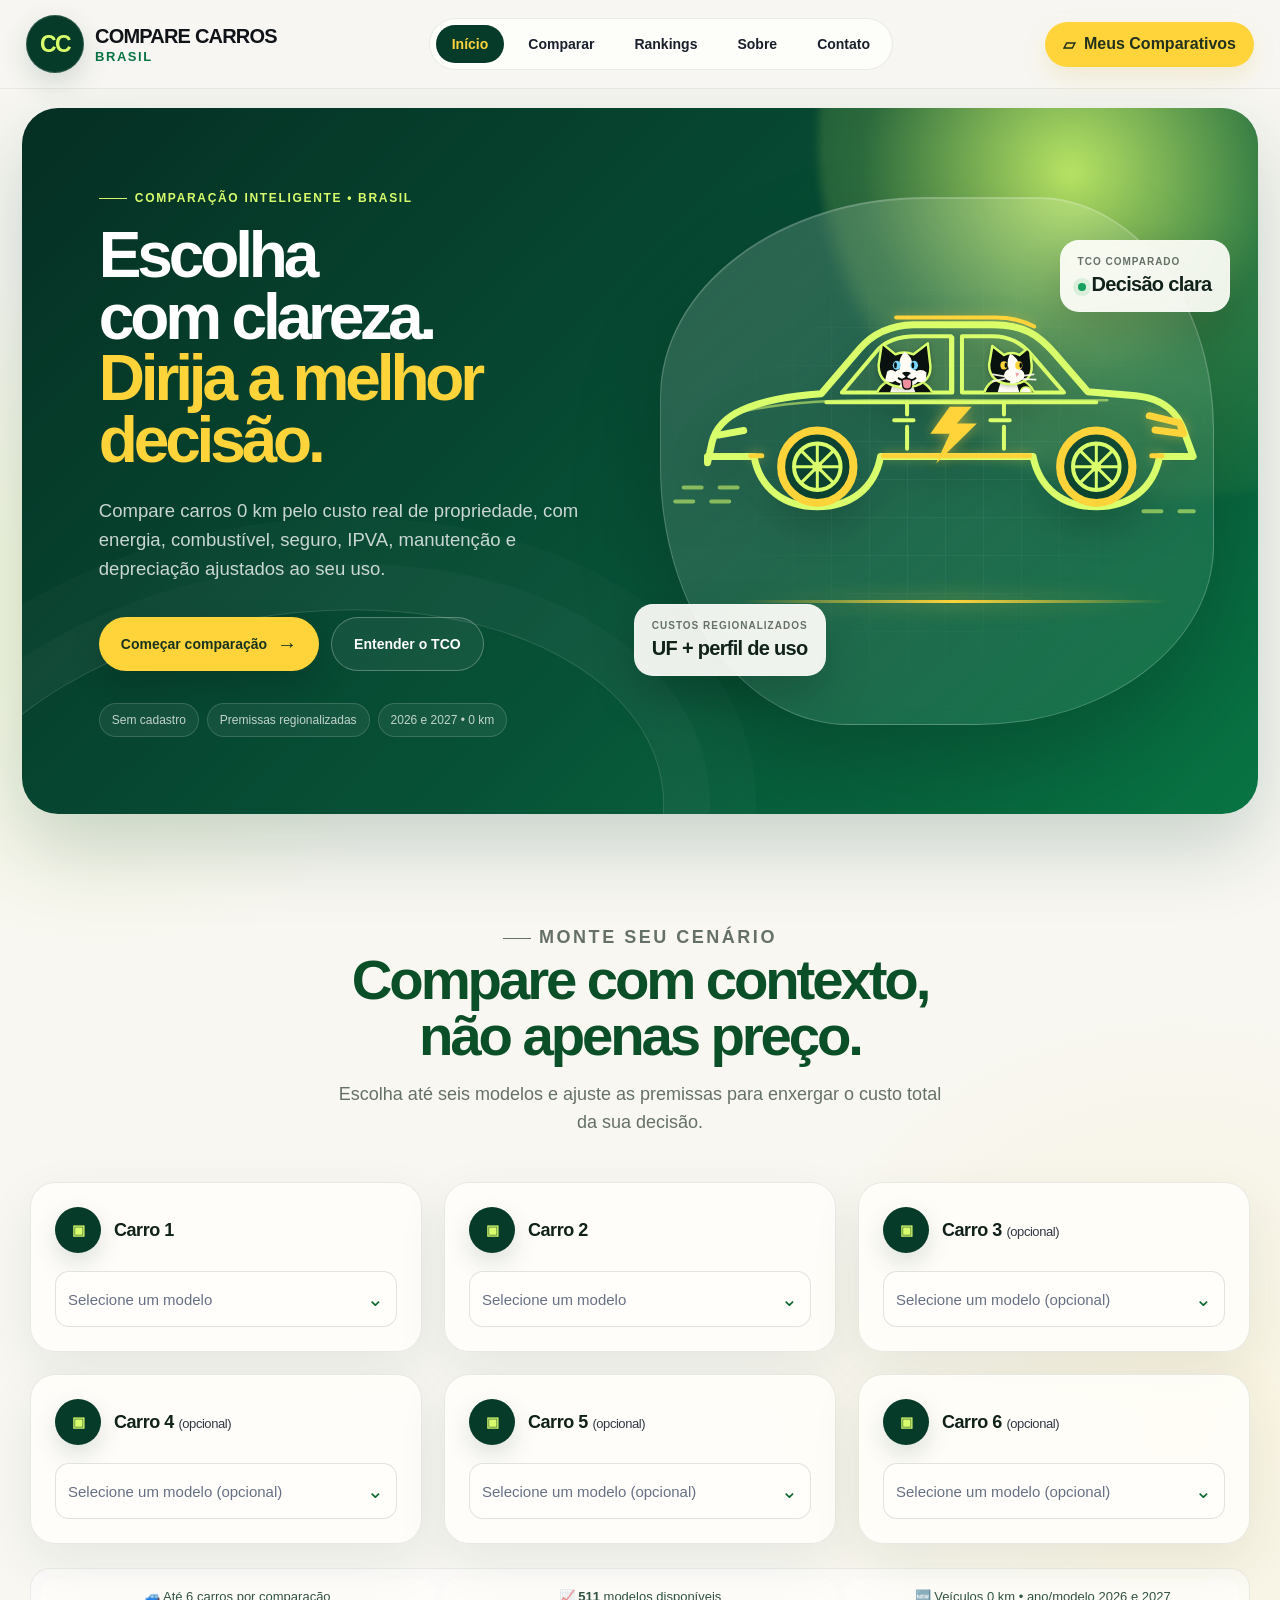
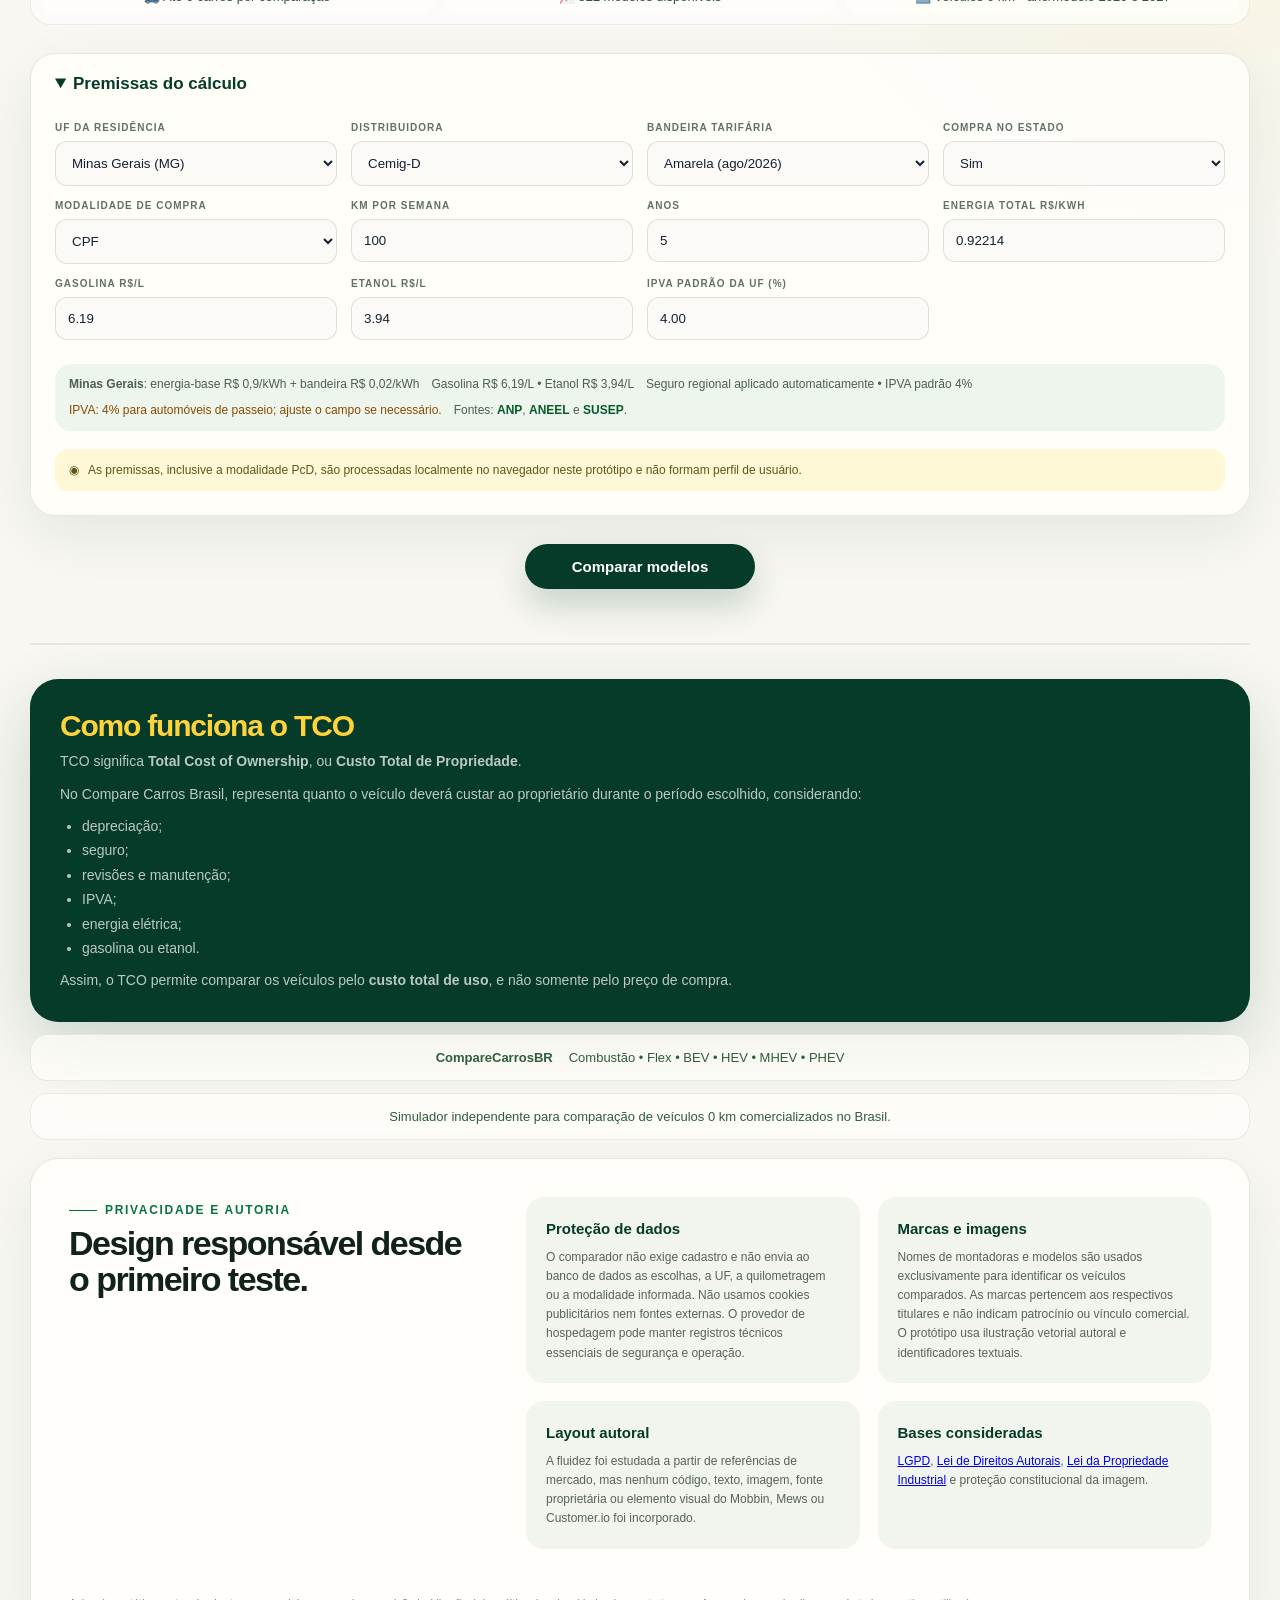
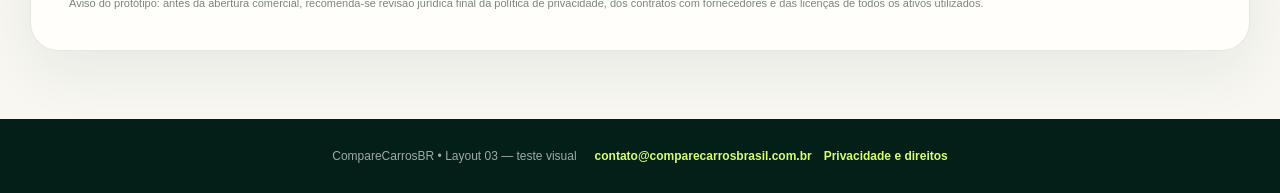
==== layout03.html @ d9c48692 "Add happy border collie to rear seat" ====
<!doctype html><html lang="pt-BR"><head><meta charset="utf-8"><meta name="viewport" content="width=device-width,initial-scale=1"><meta name="theme-color" content="#ffffff"><title>CompareCarrosBR — Layout 03 Fluid Test</title><meta name="description" content="Compare carros 0 km por custo total de propriedade, com premissas regionalizadas e visualização dinâmica."><link rel="stylesheet" href="styles.css?v=4"><link rel="stylesheet" href="regional.css"><link rel="stylesheet" href="navigation.css?v=4"><link rel="stylesheet" href="layout03-fluid.css?v=6"></head><body class="layout03">
<header class="topbar"><div class="navwrap"><a class="brand" href="#inicio" aria-label="Compare Carros Brasil"><span class="ccmark">CC</span><span class="brandwords"><strong>COMPARE CARROS</strong><em>BRASIL</em></span></a><nav class="mainnav"><a class="active" href="#inicio">Início</a><a href="#comparar">Comparar</a><a href="#rankings">Rankings</a><a href="#sobre">Sobre</a><a href="#contato">Contato</a></nav><a class="saved" href="#comparar"><span>▱</span> Meus Comparativos</a></div></header>
<main><section id="inicio" class="hero" aria-label="Compare Carros Brasil">
<div class="heroContent">
<p class="heroKicker">Comparação inteligente • Brasil</p>
<h1>Escolha com clareza.<span class="accent">Dirija a melhor decisão.</span></h1>
<p class="heroLead">Compare carros 0 km pelo custo real de propriedade, com energia, combustível, seguro, IPVA, manutenção e depreciação ajustados ao seu uso.</p>
<div class="heroActions"><a class="heroPrimary" href="#comparar">Começar comparação <span aria-hidden="true">→</span></a><a class="heroSecondary" href="#sobre">Entender o TCO</a></div>
<div class="heroTrust"><span>Sem cadastro</span><span>Premissas regionalizadas</span><span>2026 e 2027 • 0 km</span></div>
</div>
<div class="heroVisual" aria-hidden="true"><div class="visualShell"><div class="visualGrid"></div>
<svg class="carSketch suvSketch" viewBox="0 0 820 360" fill="none" xmlns="http://www.w3.org/2000/svg" role="img" aria-label="Ilustração vetorial de uma SUV elétrica moderna com um gato frajola no banco do motorista e um border collie no banco traseiro">
<defs>
<clipPath id="suvDriverWindowClip"><path d="M449 67H497C521 67 540 76 556 95L607 154H449V67Z"/></clipPath>
<clipPath id="suvRearWindowClip"><path d="M263 154L316 91C330 74 350 67 378 67H432V154H263Z"/></clipPath>
</defs>
<g class="suvMotionGroup">
<path class="suvTrail" d="M18 301H112M5 323H92M730 338H808" stroke="currentColor" stroke-width="4" stroke-linecap="round"/>
<path class="suvBody" d="M55 263L62 231C68 207 84 192 109 181C145 165 184 159 231 156L290 87C311 62 338 50 374 49H498C544 49 568 65 592 93L644 153L718 159C761 163 784 184 795 220L807 253H755C746 303 708 331 657 331C606 331 569 303 559 253H323C314 303 276 331 225 331C174 331 136 303 127 253H55V263Z" stroke="currentColor" stroke-width="7" stroke-linejoin="round"/>
<path class="suvRoofRail" d="M347 38H501C524 38 544 43 561 52" stroke="#FFD43B" stroke-width="4" stroke-linecap="round"/>
<path class="suvWindow" d="M263 154L316 91C330 74 350 67 378 67H432V154H263Z"/>
<path class="suvWindow" d="M449 67H497C521 67 540 76 556 95L607 154H449V67Z"/>
<g class="suvRearDog" clip-path="url(#suvRearWindowClip)" aria-hidden="true">
<path class="suvDogBody" d="M313 169C317 143 333 132 359 132C387 132 404 145 408 169H313Z" fill="#0A120F" stroke="currentColor" stroke-width="2.5"/>
<path class="suvDogChest" d="M344 134C349 146 359 153 370 134L382 169H333L344 134Z" fill="#FFFDF5"/>
<path class="suvDogHead" d="M320 111L325 78L346 95C353 91 365 91 374 95L396 78L400 112C402 133 386 146 360 146C335 146 319 133 320 111Z" fill="#0A120F" stroke="currentColor" stroke-width="2.5" stroke-linejoin="round"/>
<path class="suvDogBlaze" d="M360 91C351 101 350 113 354 121C358 129 357 138 351 145C365 148 378 143 384 133C376 129 371 122 372 114C373 103 368 96 360 91Z" fill="#FFFDF5"/>
<path class="suvDogCheeks" d="M333 122C338 117 346 119 351 128C348 138 339 141 330 135L333 122ZM372 127C378 118 388 117 394 123L393 136C384 141 376 138 372 127Z" fill="#FFFDF5"/>
<ellipse class="suvDogMuzzle" cx="363" cy="129" rx="20" ry="13" fill="#FFFDF5"/>
<g class="suvDogEyes">
<ellipse cx="348" cy="112" rx="6" ry="7" fill="#79D7FF"/>
<ellipse cx="375" cy="112" rx="6" ry="7" fill="#79D7FF"/>
<ellipse class="suvDogPupil" cx="346" cy="112" rx="2.2" ry="4.7" fill="#06110D"/>
<ellipse class="suvDogPupil" cx="373" cy="112" rx="2.2" ry="4.7" fill="#06110D"/>
</g>
<path class="suvDogNose" d="M356 124Q363 120 370 124L363 131L356 124Z" fill="#07100C"/>
<path class="suvDogSmile" d="M363 131Q356 137 351 132M363 131Q370 138 377 132" stroke="#07100C" stroke-width="2" stroke-linecap="round"/>
<path class="suvDogTongue" d="M356 135C358 132 368 132 371 135V143C370 151 358 151 357 143L356 135Z" fill="#F18E9E" stroke="#07100C" stroke-width="1.3"/>
</g>
<g class="suvDriverCat" clip-path="url(#suvDriverWindowClip)" aria-hidden="true">
<path class="suvCatBody" d="M481 169C482 143 495 132 519 131C545 130 561 144 566 169H481Z" fill="#0B1511" stroke="currentColor" stroke-width="2.5"/>
<path class="suvCatChest" d="M510 134C515 143 522 148 532 134L541 165H501L510 134Z" fill="#FFFDF5"/>
<path class="suvCatHead" d="M491 111L496 82L514 96C521 92 531 92 538 96L554 83L557 112C558 130 546 141 525 141C504 141 491 130 491 111Z" fill="#0A120F" stroke="currentColor" stroke-width="2.5" stroke-linejoin="round"/>
<path class="suvCatBlaze" d="M524 94C518 103 519 114 523 121C526 126 526 133 523 140C533 141 541 137 545 130C539 127 536 121 537 115C538 106 533 99 524 94Z" fill="#FFFDF5"/>
<ellipse class="suvCatMuzzle" cx="530" cy="127" rx="16" ry="11" fill="#FFFDF5"/>
<g class="suvCatEyes">
<ellipse cx="514" cy="112" rx="5.5" ry="6.5" fill="#FFD43B"/>
<ellipse cx="537" cy="112" rx="5.5" ry="6.5" fill="#FFD43B"/>
<ellipse class="suvCatPupil" cx="517" cy="112" rx="2" ry="4.5" fill="#07100C"/>
<ellipse class="suvCatPupil" cx="540" cy="112" rx="2" ry="4.5" fill="#07100C"/>
</g>
<path class="suvCatNose" d="M532 123L538 125L533 130Z" fill="#EFA0A7"/>
<path class="suvCatWhiskers" d="M538 129L560 126M539 133L563 134M515 129L497 126M515 133L497 137" stroke="#FFFDF5" stroke-width="1.8" stroke-linecap="round"/>
<path class="suvCatPaw" d="M540 151C543 144 553 144 556 151V159H539L540 151Z" fill="#FFFDF5" stroke="currentColor" stroke-width="1.5"/>
</g>
<path class="suvDetail" d="M434 69V154M239 169H657M364 171V188M364 207V241M514 171V188M514 207V241M344 197H374M493 197H523" stroke="currentColor" stroke-width="4" stroke-linecap="round"/>
<path class="suvShoulder" d="M111 183C175 169 237 166 305 166H674" stroke="rgba(217,255,109,.55)" stroke-width="2.5" stroke-linecap="round"/>
<path class="suvRocker" d="M327 252H554M139 252H122M759 252H743" stroke="#FFD43B" stroke-width="5" stroke-linecap="round"/>
<path class="suvHeadlight" d="M739 190L786 201L792 218L748 212" stroke="#FFD43B" stroke-width="7" stroke-linecap="round" stroke-linejoin="round"/>
<path class="suvTailLight" d="M72 220L111 213" stroke="currentColor" stroke-width="7" stroke-linecap="round"/>
<g class="suvWheel suvWheelRear">
<circle cx="225" cy="269" r="56" fill="rgba(6,58,41,.72)" stroke="#FFD43B" stroke-width="8"/>
<circle cx="225" cy="269" r="36" stroke="currentColor" stroke-width="4"/>
<circle cx="225" cy="269" r="8" fill="#FFD43B"/>
<path d="M225 233V305M189 269H261M200 244L250 294M250 244L200 294" stroke="currentColor" stroke-width="3" stroke-linecap="round"/>
</g>
<g class="suvWheel suvWheelFront">
<circle cx="657" cy="269" r="56" fill="rgba(6,58,41,.72)" stroke="#FFD43B" stroke-width="8"/>
<circle cx="657" cy="269" r="36" stroke="currentColor" stroke-width="4"/>
<circle cx="657" cy="269" r="8" fill="#FFD43B"/>
<path d="M657 233V305M621 269H693M632 244L682 294M682 244L632 294" stroke="currentColor" stroke-width="3" stroke-linecap="round"/>
</g>
<path class="suvBolt" d="M430 176L400 218H430L409 264L472 202H441L464 176H430Z" fill="#FFD43B"/>
</g>
</svg>
<div class="roadPulse"></div>
<div class="floatMetric metricOne"><small>TCO comparado</small><strong><span class="metricDot"></span>Decisão clara</strong></div>
<div class="floatMetric metricTwo"><small>Custos regionalizados</small><strong>UF + perfil de uso</strong></div>
</div></div>
</section>
<section id="comparar" class="compareSection"><div class="sectionHead"><p class="sectionKicker">Monte seu cenário</p><h1>Compare com contexto, não apenas preço.</h1><p>Escolha até seis modelos e ajuste as premissas para enxergar o custo total da sua decisão.</p></div>
<div id="selectors" class="selectors">
<div class="selectCard"><div class="cardTitle"><span class="carIcon">▣</span><strong>Carro 1</strong></div><select aria-label="Carro 1"></select></div>
<div class="selectCard"><div class="cardTitle"><span class="carIcon">▣</span><strong>Carro 2</strong></div><select aria-label="Carro 2"></select></div>
<div class="selectCard"><div class="cardTitle"><span class="carIcon">▣</span><strong>Carro 3 <small>(opcional)</small></strong></div><select aria-label="Carro 3"></select></div>
<div class="selectCard"><div class="cardTitle"><span class="carIcon">▣</span><strong>Carro 4 <small>(opcional)</small></strong></div><select aria-label="Carro 4"></select></div>
<div class="selectCard"><div class="cardTitle"><span class="carIcon">▣</span><strong>Carro 5 <small>(opcional)</small></strong></div><select aria-label="Carro 5"></select></div>
<div class="selectCard"><div class="cardTitle"><span class="carIcon">▣</span><strong>Carro 6 <small>(opcional)</small></strong></div><select aria-label="Carro 6"></select></div>
</div>
<div class="infobar"><span>🚙 Até 6 carros por comparação</span><span>📈 <b id="catalogCount">0</b> modelos disponíveis</span><span>🆕 Veículos 0 km • ano/modelo 2026 e 2027</span></div>
<details class="premissas" open><summary>Premissas do cálculo</summary><div class="controls regionalControls">
<label>UF da residência<select id="uf"></select></label>
<label>Distribuidora<select id="utility"></select></label>
<label>Bandeira tarifária<select id="tariffFlag"></select></label>
<label>Compra no estado<select id="localPurchase"><option value="yes">Sim</option><option value="no">Não</option></select></label>
<label>Modalidade de compra<select id="mode"><option>CPF</option><option>CNPJ</option><option>PcD</option></select></label>
<label>Km por semana<input id="weekly" type="number" value="100" min="0"></label>
<label>Anos<input id="years" type="number" value="5" min="1" max="15"></label>
<label>Energia total R$/kWh<input id="energy" type="number" value="0.92214" step="0.00001"></label>
<label>Gasolina R$/L<input id="gas" type="number" value="6.19" step="0.01"></label>
<label>Etanol R$/L<input id="ethanol" type="number" value="3.94" step="0.01"></label>
<label>IPVA padrão da UF (%)<input id="ipvaRate" type="number" value="4" min="0" max="10" step="0.01"></label>
</div><div id="regionalMeta" class="regionalMeta"></div><p class="privacyHint"><span aria-hidden="true">◉</span><span>As premissas, inclusive a modalidade PcD, são processadas localmente no navegador neste protótipo e não formam perfil de usuário.</span></p></details>
<div class="actionRow"><button id="compare">Comparar modelos</button></div>
<section id="summary" class="summary"></section><section id="rankings" class="rankingsArea" aria-label="Rankings do comparativo"><section id="tableWrap" class="tablewrap"></section></section><section id="maintenanceNotes" class="maintenanceNotes" aria-live="polite"></section>
<section id="sobre" class="notes"><h2>Como funciona o TCO</h2><p>TCO significa <strong>Total Cost of Ownership</strong>, ou <strong>Custo Total de Propriedade</strong>.</p><p>No Compare Carros Brasil, representa quanto o veículo deverá custar ao proprietário durante o período escolhido, considerando:</p><ul><li>depreciação;</li><li>seguro;</li><li>revisões e manutenção;</li><li>IPVA;</li><li>energia elétrica;</li><li>gasolina ou etanol.</li></ul><p>Assim, o TCO permite comparar os veículos pelo <strong>custo total de uso</strong>, e não somente pelo preço de compra.</p></section>
<section class="mini"><strong>CompareCarrosBR</strong><span>Combustão • Flex • BEV • HEV • MHEV • PHEV</span></section>
<section class="contact">Simulador independente para comparação de veículos 0 km comercializados no Brasil.</section>
<section id="privacidade" class="legalPanel">
<div><p class="sectionKicker">Privacidade e autoria</p><h2>Design responsável desde o primeiro teste.</h2></div>
<div class="legalGrid">
<div class="legalCard"><strong>Proteção de dados</strong>O comparador não exige cadastro e não envia ao banco de dados as escolhas, a UF, a quilometragem ou a modalidade informada. Não usamos cookies publicitários nem fontes externas. O provedor de hospedagem pode manter registros técnicos essenciais de segurança e operação.</div>
<div class="legalCard"><strong>Marcas e imagens</strong>Nomes de montadoras e modelos são usados exclusivamente para identificar os veículos comparados. As marcas pertencem aos respectivos titulares e não indicam patrocínio ou vínculo comercial. O protótipo usa ilustração vetorial autoral e identificadores textuais.</div>
<div class="legalCard"><strong>Layout autoral</strong>A fluidez foi estudada a partir de referências de mercado, mas nenhum código, texto, imagem, fonte proprietária ou elemento visual do Mobbin, Mews ou Customer.io foi incorporado.</div>
<div class="legalCard"><strong>Bases consideradas</strong><a href="https://www.planalto.gov.br/ccivil_03/_ato2015-2018/2018/lei/L13709compilado.htm" target="_blank" rel="noopener noreferrer">LGPD</a>, <a href="https://www.planalto.gov.br/ccivil_03/leis/l9610.htm" target="_blank" rel="noopener noreferrer">Lei de Direitos Autorais</a>, <a href="https://www.planalto.gov.br/ccivil_03/leis/l9279.htm" target="_blank" rel="noopener noreferrer">Lei da Propriedade Industrial</a> e proteção constitucional da imagem.</div>
</div>
<p class="legalSmall">Aviso do protótipo: antes da abertura comercial, recomenda-se revisão jurídica final da política de privacidade, dos contratos com fornecedores e das licenças de todos os ativos utilizados.</p>
</section>
</section></main><footer id="contato" class="siteFooter" aria-label="Contato"><span>CompareCarrosBR • Layout 03 — teste visual</span><div class="footerLegal"><a href="mailto:contato@comparecarrosbrasil.com.br">contato@comparecarrosbrasil.com.br</a><a href="#privacidade">Privacidade e direitos</a></div></footer><script src="db.js?v=2"></script><script src="regional-db.js"></script><script src="maintenance-db.js?v=2"></script><script src="logic-layout03.js?v=1"></script><script src="navigation.js?v=4"></script><script src="layout03-motion.js?v=4"></script></body></html>
---- styles.css ----
:root{--green:#075b2b;--green2:#17813e;--yellow:#f6bd00;--ink:#111827;--muted:#626b7a;--line:#e5e8ec;--soft:#f5f9f6}*{box-sizing:border-box}html{scroll-behavior:smooth}body{margin:0;background:#fff;color:var(--ink);font-family:Inter,system-ui,-apple-system,BlinkMacSystemFont,"Segoe UI",Arial,sans-serif}.topbar{position:sticky;top:0;z-index:30;background:rgba(255,255,255,.97);border-bottom:1px solid #eceff1;box-shadow:0 3px 16px rgba(22,46,31,.04)}.navwrap{max-width:1680px;margin:auto;min-height:102px;padding:14px 28px;display:flex;align-items:center;gap:30px}.brand{display:flex;align-items:center;gap:12px;text-decoration:none;color:#101418;margin-right:auto}.ccmark{width:68px;height:68px;border:3px solid #23833f;border-radius:50%;display:grid;place-items:center;color:#23833f;font-size:29px;font-weight:850;letter-spacing:-.06em}.brandwords strong{display:block;font-size:23px;line-height:1.1;letter-spacing:-.02em}.brandwords em{display:block;color:#1c7a37;font-style:normal;font-size:17px;margin-top:5px}.mainnav{display:flex;align-items:center;gap:48px}.mainnav a{position:relative;text-decoration:none;color:#19202b;font-weight:650;font-size:16px;padding:29px 0}.mainnav a.active{color:#0b5d2b}.mainnav a.active:after{content:"";position:absolute;left:0;right:0;bottom:16px;height:2px;background:#0d7033}.saved{margin-left:auto;text-decoration:none;color:#135d2d;border:1.5px solid #2a7943;border-radius:7px;padding:15px 21px;font-weight:750;display:flex;align-items:center;gap:9px}main{max-width:1706px;margin:auto;padding:20px 18px 44px}.hero{border:2px solid #1b6434;border-right-color:#e8b000;border-radius:25px;overflow:hidden;box-shadow:0 8px 26px rgba(24,62,39,.08);background:#fff}.heroimg{width:100%;aspect-ratio:1622/401;background:url([data-uri]) center/cover no-repeat}.compareSection{padding:32px 34px 0}.sectionHead{text-align:center;margin:0 auto 31px}.sectionHead h1{margin:0;color:#0a4f27;font-size:36px;letter-spacing:-.035em}.sectionHead p{margin:8px 0 0;color:#5e6676;font-size:18px}.selectors{display:grid;grid-template-columns:repeat(3,minmax(0,1fr));gap:24px 66px;position:relative}.selectCard{background:#fff;border:1px solid #e8ebee;border-radius:18px;box-shadow:0 7px 22px rgba(20,41,29,.08);padding:23px 24px;min-height:154px}.cardTitle{display:flex;align-items:center;gap:13px;margin-bottom:16px}.cardTitle strong{font-size:19px}.cardTitle small{font-size:13px;color:#303744;font-weight:500}.carIcon{width:43px;height:43px;border-radius:50%;background:#e7f5e9;color:#117134;display:grid;place-items:center;font-weight:900}.selectCard select{width:100%;height:50px;border:1px solid #d8dde5;border-radius:8px;background:#fff;padding:0 14px;color:#4e586a;font-size:15px;outline:none}.selectCard select:focus{border-color:#6daa7c;box-shadow:0 0 0 3px rgba(17,113,52,.08)}.infobar{display:grid;grid-template-columns:repeat(3,1fr);margin:20px 0 18px;border-radius:14px;background:linear-gradient(90deg,#eef7f0,#f6faf7,#eef7f0);padding:16px 22px;color:#245e38;text-align:center;font-size:14px}.infobar span+span{border-left:1px solid #d9e8dd}.premissas{border:1px solid #e2e8e4;border-radius:14px;background:#fff;margin-top:15px;overflow:hidden}.premissas summary{cursor:pointer;padding:15px 18px;font-weight:800;color:#0a5b2b;background:#f8fbf9}.controls{display:grid;grid-template-columns:repeat(6,minmax(120px,1fr));gap:12px;padding:18px}.controls label{font-size:11px;text-transform:uppercase;letter-spacing:.06em;color:#687280;font-weight:800}.controls input,.controls select{width:100%;margin-top:6px;padding:11px;border:1px solid #d8dde5;border-radius:9px;background:#fff;color:#172033}.actionRow{display:flex;justify-content:center;margin:20px 0}button{border:0;border-radius:10px;padding:14px 28px;background:linear-gradient(135deg,#075b2b,#17813e);color:#fff;font-weight:800;font-size:15px;cursor:pointer;box-shadow:0 8px 22px rgba(7,91,43,.18)}button:hover{transform:translateY(-1px)}.summary{display:grid;grid-template-columns:repeat(4,1fr);gap:12px;margin:20px 0}.kpi{border:1px solid #dfe9e2;background:linear-gradient(180deg,#fff,#f8fbf9);border-radius:16px;padding:18px;box-shadow:0 8px 25px rgba(16,24,40,.05)}.kpi small{display:block;color:#75808f;font-size:11px;text-transform:uppercase;letter-spacing:.06em}.kpi strong{display:block;margin-top:7px;color:#075b2b;font-size:21px}.tablewrap{overflow:auto;border:1px solid #e4e7ec;border-radius:18px;background:#fff;box-shadow:0 10px 30px rgba(16,24,40,.06)}table{border-collapse:separate;border-spacing:0;width:100%;min-width:1050px}th,td{padding:14px 12px;border-bottom:1px solid #edf0f2;text-align:center;font-size:13px}thead th{position:sticky;top:0;background:#f2f8f4;color:#184d2b;z-index:2;font-size:12px}th:first-child,td:first-child{text-align:left;position:sticky;left:0;background:#fff;z-index:1;min-width:245px;color:#596474}.tag{display:inline-flex;border-radius:999px;padding:5px 9px;background:#e8f5ec;color:#075b2b;font-size:11px;font-weight:800}.best{background:#e8f7ee!important;color:#075b2b!important;font-weight:900}.notes{margin-top:22px;border:1px solid #eceff2;border-radius:16px;padding:20px 22px;background:#fff}.notes h2{margin:0 0 7px;color:#075b2b;font-size:18px}.notes p{margin:0;color:#667085;line-height:1.6;font-size:13px}.mini,.contact{margin-top:12px;border-radius:14px;background:#f8fbf9;padding:15px 18px;color:#315c3d;font-size:13px;display:flex;gap:16px;justify-content:center}footer{text-align:center;padding:25px;color:#84908b;font-size:12px;border-top:1px solid #eef2ef;background:#fafcfb}@media(max-width:1150px){.mainnav{display:none}.navwrap{min-height:82px}.ccmark{width:55px;height:55px;font-size:24px}.brandwords strong{font-size:18px}.brandwords em{font-size:14px}.selectors{grid-template-columns:repeat(2,1fr);gap:18px}.controls{grid-template-columns:repeat(3,1fr)}.summary{grid-template-columns:repeat(2,1fr)}}@media(max-width:680px){.navwrap{padding:10px 14px;min-height:68px}.saved{display:none}.ccmark{width:44px;height:44px;font-size:20px}.brandwords strong{font-size:14px}.brandwords em{font-size:11px;margin-top:2px}main{padding:12px 10px 28px}.hero{border-radius:16px}.heroimg{aspect-ratio:1.8/1;background-size:cover}.compareSection{padding:24px 4px 0}.sectionHead h1{font-size:28px}.sectionHead p{font-size:15px}.selectors{grid-template-columns:1fr;gap:14px}.selectCard{min-height:0;padding:18px}.infobar{grid-template-columns:1fr;gap:10px;text-align:left}.infobar span+span{border-left:0;border-top:1px solid #d9e8dd;padding-top:10px}.controls{grid-template-columns:1fr 1fr;padding:14px}.summary{grid-template-columns:1fr 1fr}.mini,.contact{display:block;text-align:center}}.selectCard{position:relative}.nativeModelSelect{position:absolute!important;width:1px!important;height:1px!important;margin:-1px!important;padding:0!important;overflow:hidden!important;clip:rect(0 0 0 0)!important;white-space:nowrap!important;border:0!important;opacity:0!important;pointer-events:none!important}.modelPicker{position:relative}.modelPickerButton{width:100%;min-height:52px;padding:7px 12px!important;border:1px solid #d8dde5!important;border-radius:10px!important;background:#fff!important;color:#344054!important;box-shadow:none!important;display:flex;align-items:center;justify-content:space-between;gap:12px;text-align:left;font:inherit;cursor:pointer}.modelPickerButton:hover{border-color:#9abfa4!important}.modelPickerButton:focus-visible,.modelPicker.open .modelPickerButton{outline:none;border-color:#16813d!important;box-shadow:0 0 0 3px rgba(17,113,52,.1)!important}.pickerPlaceholder{color:#667085;font-size:15px;font-weight:500}.pickerChevron{color:#0c672f;font-size:20px;line-height:1;transition:transform .2s ease}.modelPicker.open .pickerChevron{transform:rotate(180deg)}.pickerSelection{min-width:0;display:flex;align-items:center;gap:10px}.pickerSelectionText{min-width:0;display:flex;flex-direction:column;gap:2px}.pickerSelectionText strong,.pickerSelectionText small{overflow:hidden;text-overflow:ellipsis;white-space:nowrap}.pickerSelectionText strong{color:#172033;font-size:14px}.pickerSelectionText small{color:#667085;font-size:12px;font-weight:500}.brandLogo{width:36px;height:36px;flex:0 0 36px;border:1px solid #e5e9e7;border-radius:9px;background:#fff;display:grid;place-items:center;padding:5px;overflow:hidden}.brandLogo img{width:100%;height:100%;display:block;object-fit:contain}.brandLogo>span{display:none;width:100%;height:100%;place-items:center;border-radius:5px;background:#eaf5ed;color:#0b6a31;font-size:10px;font-weight:900;letter-spacing:-.02em}.brandLogo.fallback img{display:none}.brandLogo.fallback>span{display:grid}.modelPickerPanel{position:absolute;z-index:80;top:calc(100% + 8px);left:0;right:0;min-width:310px;background:#fff;border:1px solid #dfe6e1;border-radius:14px;box-shadow:0 18px 45px rgba(15,44,26,.2);overflow:hidden}.modelPickerPanel[hidden]{display:none}.modelPickerSearchWrap{padding:12px;border-bottom:1px solid #eef1ef;background:#fbfcfb}.modelPickerSearch{width:100%;height:42px;border:1px solid #d6ded8;border-radius:9px;padding:0 12px;font:inherit;color:#172033;outline:none}.modelPickerSearch:focus{border-color:#16813d;box-shadow:0 0 0 3px rgba(17,113,52,.1)}.modelPickerList{max-height:380px;overflow-y:auto;overscroll-behavior:contain;padding:8px}.pickerBrandGroup{border-radius:10px;overflow:hidden}.pickerBrandGroup+.pickerBrandGroup{margin-top:6px}.pickerBrandHeader{position:sticky;top:0;z-index:1;display:flex;align-items:center;gap:10px;padding:9px 10px;background:#f1f8f3;color:#0a5c2b}.pickerBrandHeader .brandLogo{width:32px;height:32px;flex-basis:32px;border-radius:8px}.pickerBrandHeader strong{font-size:14px}.modelPickerOption{width:100%;padding:10px 12px!important;border:0!important;border-radius:8px!important;background:#fff!important;color:#172033!important;box-shadow:none!important;display:flex;flex-direction:column;align-items:flex-start;gap:3px;text-align:left;font:inherit;cursor:pointer}.modelPickerOption:hover,.modelPickerOption:focus-visible{outline:none;background:#edf8f0!important}.modelPickerOption span{font-size:14px;font-weight:750}.modelPickerOption small{color:#667085;font-size:11px;line-height:1.35;font-weight:500}.modelPickerOption[hidden],.pickerBrandGroup[hidden]{display:none!important}@media(max-width:680px){.modelPickerPanel{position:fixed;z-index:120;top:78px;left:12px;right:12px;min-width:0}.modelPickerList{max-height:calc(100vh - 175px)}}
---- regional.css ----
.regionalControls{grid-template-columns:repeat(4,minmax(150px,1fr))}
.regionalControls label{min-width:0}
.regionalControls select,.regionalControls input{width:100%}
.regionalMeta{display:flex;flex-wrap:wrap;gap:8px 12px;margin-top:14px;padding:12px 14px;border:1px solid #d9e7dd;border-radius:12px;background:#f6fbf7;color:#45534b;font-size:12px;line-height:1.45}
.regionalMeta a{color:#075b2b;font-weight:700;text-decoration:none}
.regionalMeta a:hover{text-decoration:underline}
.regionalMeta .alert{color:#8a4b00}
.ruleTag{display:inline-flex;align-items:center;padding:3px 8px;border-radius:999px;background:#e8f5ec;color:#075b2b;font-size:11px;font-weight:800;line-height:1.35}
.ruleTag.conditional{background:#fff4d2;color:#7a4d00}
.saving{color:#087a38;font-weight:800}
.mutedValue{color:#697386;font-size:12px}
.maintenanceNotes{margin:12px 0 24px;padding:16px 18px;border:1px solid #d9e7dd;border-radius:12px;background:#f8fbf9;color:#45534b;font-size:12px;line-height:1.55}
.maintenanceNotes:empty{display:none}
.maintenanceNoteTitle{display:flex;align-items:flex-start;gap:5px;margin-bottom:8px;color:#163c25}
.maintenanceNoteTitle sup{font-weight:800}
.maintenanceNotes ul{margin:0;padding-left:19px}
.maintenanceNotes li+li{margin-top:6px}
.maintenanceNotes a{color:#075b2b;font-weight:700;text-decoration:none;white-space:nowrap}
.maintenanceNotes a:hover{text-decoration:underline}
.maintenanceDisclaimer{margin:10px 0 0;color:#697386}
.notes p+p{margin-top:10px}
.notes ul{margin:10px 0;padding-left:22px;color:#667085;font-size:13px;line-height:1.6}
.notes li+li{margin-top:2px}
.heroimg{position:relative;background-position:center;background-repeat:no-repeat}
.heroCopy{position:absolute;z-index:1;left:6.5%;top:49%;width:53%;transform:translateY(-50%)}
.heroCopy h1{margin:0;color:#075b2b;font-size:clamp(32px,3.15vw,52px);line-height:1.06;letter-spacing:-.045em;font-weight:850}
.heroCopy h1 span{color:#f6bd00}
.heroCopy p{max-width:700px;margin:17px 0 0;color:#20262f;font-size:clamp(14px,1.15vw,18px);line-height:1.55;font-weight:480}
@media(max-width:980px){.regionalControls{grid-template-columns:repeat(2,minmax(140px,1fr))}}
@media(max-width:680px){.heroimg{background-position:74% center}.heroCopy{left:6%;top:45%;width:68%}.heroCopy h1{font-size:clamp(23px,7vw,31px);line-height:1.02}.heroCopy p{max-width:270px;margin-top:10px;font-size:12px;line-height:1.38}}
@media(max-width:560px){.regionalControls{grid-template-columns:1fr}.regionalMeta{display:block}.regionalMeta span{display:block;margin:5px 0}}
---- navigation.css ----
.mainnav a{transition:color .28s ease,transform .28s ease}
.mainnav a::after{content:"";position:absolute;left:0;right:0;bottom:16px;height:2px;background:#f6bd00;opacity:0;transform:scaleX(0);transform-origin:center;transition:opacity .28s ease,transform .28s ease}
.mainnav a.active{color:#f6bd00}
.mainnav a.active::after{background:#f6bd00;opacity:1;transform:scaleX(1)}
.mainnav a:focus-visible{outline:2px solid #f6bd00;outline-offset:6px;border-radius:2px}
#inicio,#comparar,#rankings,#sobre,#contato{scroll-margin-top:118px}
@media(prefers-reduced-motion:reduce){html{scroll-behavior:auto}.mainnav a,.mainnav a::after{transition:none}}
.siteFooter{display:flex;align-items:center;justify-content:center;gap:12px;flex-wrap:wrap}
.siteFooter a{color:#0a5b2b;font-weight:750;text-decoration:none;transition:color .28s ease}
.siteFooter a:hover,.siteFooter a:focus-visible{color:#f6bd00}
@media(max-width:680px){.siteFooter{flex-direction:column;gap:8px}}
---- layout03-fluid.css ----
:root{
  --l3-ink:#10221a;
  --l3-deep:#063a29;
  --l3-green:#087443;
  --l3-green-2:#16a05d;
  --l3-yellow:#ffd43b;
  --l3-lime:#d9ff6d;
  --l3-cream:#f4f0e7;
  --l3-paper:#fffefa;
  --l3-muted:#657168;
  --l3-line:rgba(16,34,26,.12);
  --l3-display:"Aptos Display","Segoe UI Variable Display","Helvetica Neue",Arial,sans-serif;
  --l3-body:"Aptos","Segoe UI Variable Text","Helvetica Neue",Arial,sans-serif;
}

html{scroll-padding-top:112px}
body.layout03{
  overflow-x:hidden;
  background:
    radial-gradient(circle at 8% 18%,rgba(217,255,109,.18),transparent 22rem),
    radial-gradient(circle at 92% 42%,rgba(255,212,59,.11),transparent 28rem),
    #f8f7f2;
  color:var(--l3-ink);
  font-family:var(--l3-body);
}

.layout03 .topbar{
  border:0;
  background:rgba(248,247,242,.78);
  box-shadow:0 1px 0 rgba(16,34,26,.06);
  backdrop-filter:blur(18px) saturate(145%);
  -webkit-backdrop-filter:blur(18px) saturate(145%);
  transition:background .35s ease,box-shadow .35s ease,transform .35s ease;
}
.layout03 .topbar.is-scrolled{
  background:rgba(255,254,250,.9);
  box-shadow:0 16px 45px rgba(6,58,41,.09),0 1px 0 rgba(16,34,26,.08);
}
.layout03 .navwrap{max-width:1540px;min-height:88px;padding:12px 26px;gap:26px}
.layout03 .brand{gap:11px}
.layout03 .ccmark{
  width:58px;height:58px;border:0;background:var(--l3-deep);color:var(--l3-lime);
  box-shadow:inset 0 0 0 1px rgba(255,255,255,.16),0 10px 28px rgba(6,58,41,.16);
  font-family:var(--l3-display);font-size:23px;letter-spacing:-.07em;
  transition:transform .3s ease,box-shadow .3s ease;
}
.layout03 .brand:hover .ccmark{transform:rotate(-5deg) scale(1.04);box-shadow:0 15px 34px rgba(6,58,41,.22)}
.layout03 .brandwords strong{font-family:var(--l3-display);font-size:20px;letter-spacing:-.04em}
.layout03 .brandwords em{margin-top:2px;color:var(--l3-green);font-size:13px;font-weight:750;letter-spacing:.12em}
.layout03 .mainnav{gap:8px;padding:6px;border:1px solid rgba(16,34,26,.08);border-radius:999px;background:rgba(255,255,255,.58)}
.layout03 .mainnav a{padding:11px 16px;border-radius:999px;font-size:14px;transition:color .25s ease,background .25s ease,transform .25s ease}
.layout03 .mainnav a::after{display:none}
.layout03 .mainnav a:hover{background:rgba(6,58,41,.06);transform:translateY(-1px)}
.layout03 .mainnav a.active{background:var(--l3-deep);color:var(--l3-yellow)}
.layout03 .saved{
  margin-left:auto;border:0;border-radius:999px;background:var(--l3-yellow);color:#23311c;
  padding:13px 18px;box-shadow:0 10px 24px rgba(197,153,0,.15);transition:transform .25s ease,box-shadow .25s ease;
}
.layout03 .saved:hover{transform:translateY(-2px);box-shadow:0 15px 30px rgba(197,153,0,.22)}

.layout03 main{max-width:1540px;padding:20px 22px 68px}
.layout03 .hero{
  position:relative;isolation:isolate;display:grid;grid-template-columns:minmax(0,1.02fr) minmax(440px,.98fr);
  min-height:610px;overflow:hidden;border:0;border-radius:36px;
  background:linear-gradient(135deg,#052f23 0%,#075237 58%,#087443 100%);
  box-shadow:0 32px 80px rgba(6,58,41,.2);
}
.layout03 .hero::before{
  content:"";position:absolute;z-index:-1;width:720px;height:720px;right:-280px;top:-330px;border-radius:50%;
  background:radial-gradient(circle at 35% 55%,rgba(217,255,109,.85),rgba(217,255,109,.18) 34%,transparent 68%);
  filter:blur(4px);animation:l3Glow 9s ease-in-out infinite alternate;
}
.layout03 .hero::after{
  content:"";position:absolute;z-index:-1;inset:auto auto -36% -8%;width:60%;height:64%;border-radius:50%;
  border:1px solid rgba(255,255,255,.15);box-shadow:0 0 0 46px rgba(255,255,255,.025),0 0 0 92px rgba(255,255,255,.018);
  transform:rotate(-9deg);
}
.layout03 .heroContent{align-self:center;padding:clamp(48px,6vw,92px);padding-right:32px;color:#fff}
.layout03 .heroKicker,.layout03 .sectionKicker{
  display:inline-flex;align-items:center;gap:8px;margin:0 0 20px;font-size:12px;font-weight:800;
  letter-spacing:.14em;text-transform:uppercase;
}
.layout03 .heroKicker{color:var(--l3-lime)}
.layout03 .heroKicker::before,.layout03 .sectionKicker::before{content:"";width:28px;height:1px;background:currentColor}
.layout03 .hero h1{
  max-width:780px;margin:0;font-family:var(--l3-display);font-size:clamp(48px,5vw,84px);font-weight:760;
  line-height:.96;letter-spacing:-.065em;text-wrap:balance;
}
.layout03 .hero h1 .accent{display:block;color:var(--l3-yellow)}
.layout03 .heroLead{max-width:650px;margin:26px 0 0;color:rgba(255,255,255,.78);font-size:clamp(17px,1.45vw,22px);line-height:1.55}
.layout03 .heroActions{display:flex;align-items:center;flex-wrap:wrap;gap:12px;margin-top:34px}
.layout03 .heroPrimary,.layout03 .heroSecondary{
  display:inline-flex;align-items:center;justify-content:center;gap:10px;min-height:54px;padding:0 22px;border-radius:999px;
  font-size:14px;font-weight:800;text-decoration:none;transition:transform .25s ease,background .25s ease,box-shadow .25s ease;
}
.layout03 .heroPrimary{background:var(--l3-yellow);color:#18321f;box-shadow:0 14px 32px rgba(0,0,0,.15)}
.layout03 .heroPrimary:hover{transform:translateY(-3px);box-shadow:0 18px 38px rgba(0,0,0,.22)}
.layout03 .heroPrimary span{font-size:20px;transition:transform .25s ease}
.layout03 .heroPrimary:hover span{transform:translateX(4px)}
.layout03 .heroSecondary{border:1px solid rgba(255,255,255,.28);color:#fff;background:rgba(255,255,255,.06)}
.layout03 .heroSecondary:hover{transform:translateY(-3px);background:rgba(255,255,255,.12)}
.layout03 .heroTrust{display:flex;flex-wrap:wrap;gap:8px;margin-top:32px}
.layout03 .heroTrust span{padding:9px 12px;border:1px solid rgba(255,255,255,.15);border-radius:999px;background:rgba(255,255,255,.06);color:rgba(255,255,255,.74);font-size:12px}

.layout03 .heroVisual{position:relative;display:grid;place-items:center;min-height:100%;padding:52px 44px 52px 8px}
.layout03 .visualShell{
  position:relative;width:min(100%,620px);aspect-ratio:1.05;border:1px solid rgba(255,255,255,.2);border-radius:48% 32% 43% 34%/38% 44% 34% 49%;
  background:linear-gradient(145deg,rgba(255,255,255,.16),rgba(255,255,255,.055));
  box-shadow:inset 0 1px 0 rgba(255,255,255,.18),0 40px 90px rgba(0,0,0,.18);backdrop-filter:blur(8px);
  animation:l3Morph 10s ease-in-out infinite alternate;
}
.layout03 .visualGrid{position:absolute;inset:10%;opacity:.22;background-image:linear-gradient(rgba(255,255,255,.2) 1px,transparent 1px),linear-gradient(90deg,rgba(255,255,255,.2) 1px,transparent 1px);background-size:38px 38px;mask-image:radial-gradient(circle,#000 35%,transparent 75%)}
.layout03 .carSketch{position:absolute;z-index:2;left:7%;top:25%;width:88%;overflow:visible;color:var(--l3-lime);filter:drop-shadow(0 18px 18px rgba(0,0,0,.2))}
.layout03 .carSketch path,.layout03 .carSketch circle{vector-effect:non-scaling-stroke}
.layout03 .suvSketch{left:2%;top:18%;width:96%;animation:l3SuvDrift 6.2s cubic-bezier(.45,.05,.55,.95) infinite;will-change:transform}
.layout03 .suvSketch .suvBody,.layout03 .suvSketch .suvWindow{stroke:currentColor;stroke-linecap:round;stroke-linejoin:round}
.layout03 .suvSketch .suvWindow{fill:rgba(217,255,109,.07);stroke-width:4}
.layout03 .suvSketch .suvRoofRail,.layout03 .suvSketch .suvHeadlight,.layout03 .suvSketch .suvRocker{filter:drop-shadow(0 0 8px rgba(255,212,59,.45))}
.layout03 .suvSketch .suvWheel{transform-box:fill-box;transform-origin:center;animation:l3SuvWheel 8s linear infinite}
.layout03 .suvSketch .suvWheelFront{animation-duration:7.6s}
.layout03 .suvSketch .suvHeadlight{animation:l3SuvLight 2.2s ease-in-out infinite}
.layout03 .suvSketch .suvBolt{transform-box:fill-box;transform-origin:center;filter:drop-shadow(0 0 9px rgba(255,212,59,.5));animation:l3SuvEnergy 2.8s ease-in-out infinite}
.layout03 .suvSketch .suvTrail{opacity:.56;stroke-dasharray:18 18;animation:l3SuvTrail 2.5s linear infinite}
.layout03 .suvSketch .suvDriverCat{transform-box:fill-box;transform-origin:52% 70%;animation:l3CatCounterLook 8s ease-in-out infinite}
.layout03 .suvSketch .suvCatPupil{transform-box:fill-box;transform-origin:center;animation:l3CatCounterGaze 8s ease-in-out infinite}
.layout03 .suvSketch .suvRearDog{transform-box:fill-box;transform-origin:52% 72%;animation:l3DogLook 8s ease-in-out infinite}
.layout03 .suvSketch .suvDogHead{filter:drop-shadow(0 2px 3px rgba(0,0,0,.24))}
.layout03 .suvSketch .suvDogEyes{transform-box:fill-box;transform-origin:center;animation:l3DogBlink 6.6s step-end infinite}
.layout03 .suvSketch .suvDogPupil{transform-box:fill-box;transform-origin:center;animation:l3DogGaze 8s ease-in-out infinite}
.layout03 .suvSketch .suvDogTongue{transform-box:fill-box;transform-origin:top center;animation:l3DogHappy 1.8s ease-in-out infinite}
.layout03 .suvSketch .suvCatEyes{transform-box:fill-box;transform-origin:center;animation:l3CatBlink 5.8s step-end infinite}
.layout03 .suvSketch .suvCatHead{filter:drop-shadow(0 2px 3px rgba(0,0,0,.24))}
.layout03 .suvSketch .suvCatWhiskers{opacity:.9}
.layout03 .roadPulse{position:absolute;z-index:1;left:14%;right:8%;bottom:23%;height:3px;border-radius:999px;background:linear-gradient(90deg,transparent,var(--l3-yellow),transparent);filter:drop-shadow(0 0 10px var(--l3-yellow));animation:l3Road 2.6s ease-in-out infinite}
.layout03 .floatMetric{
  position:absolute;z-index:3;min-width:170px;padding:15px 17px;border:1px solid rgba(255,255,255,.24);border-radius:19px;
  background:rgba(255,254,250,.92);box-shadow:0 20px 45px rgba(0,0,0,.18);color:var(--l3-ink);backdrop-filter:blur(12px);
}
.layout03 .floatMetric small{display:block;color:var(--l3-muted);font-size:10px;font-weight:800;letter-spacing:.1em;text-transform:uppercase}
.layout03 .floatMetric strong{display:block;margin-top:6px;font-family:var(--l3-display);font-size:20px;letter-spacing:-.035em}
.layout03 .metricOne{right:-3%;top:8%;animation:l3Float 5s ease-in-out infinite}
.layout03 .metricTwo{left:-5%;bottom:9%;animation:l3Float 6s ease-in-out -1.8s infinite}
.layout03 .metricDot{display:inline-block;width:8px;height:8px;margin-right:6px;border-radius:50%;background:var(--l3-green-2);box-shadow:0 0 0 5px rgba(22,160,93,.12)}

.layout03 .compareSection{padding:94px 8px 0}
.layout03 .sectionHead{max-width:820px;margin:0 auto 46px}
.layout03 .sectionKicker{margin-bottom:14px;color:var(--l3-green)}
.layout03 .sectionHead h1{font-family:var(--l3-display);font-size:clamp(38px,4.4vw,66px);font-weight:720;line-height:1;letter-spacing:-.055em;text-wrap:balance}
.layout03 .sectionHead p{max-width:620px;margin:16px auto 0;color:var(--l3-muted);font-size:18px;line-height:1.55}
.layout03 .selectors{gap:22px;perspective:1200px}
.layout03 .selectCard{
  min-height:164px;padding:24px;border:1px solid rgba(16,34,26,.09);border-radius:25px;background:rgba(255,254,250,.88);
  box-shadow:0 18px 52px rgba(22,55,38,.075);transform:translateZ(0);
  transition:transform .32s cubic-bezier(.2,.8,.2,1),box-shadow .32s ease,border-color .32s ease,background .32s ease;
}
.layout03 .selectCard:hover{transform:translateY(-8px) rotateX(1deg);border-color:rgba(8,116,67,.28);box-shadow:0 28px 62px rgba(22,55,38,.14)}
.layout03 .selectCard.is-selected{border-color:rgba(8,116,67,.44);background:linear-gradient(180deg,#fffefa,#f1f8f0);box-shadow:0 20px 58px rgba(8,116,67,.14)}
.layout03 .selectCard.selection-pulse{animation:l3Select .55s ease}
.layout03 .cardTitle{margin-bottom:18px}
.layout03 .cardTitle strong{font-family:var(--l3-display);font-size:18px;letter-spacing:-.025em}
.layout03 .carIcon{width:46px;height:46px;background:var(--l3-deep);color:var(--l3-lime);font-size:14px;box-shadow:0 10px 25px rgba(6,58,41,.14)}
.layout03 .modelPickerButton{min-height:56px;border-color:rgba(16,34,26,.12)!important;border-radius:14px!important;background:#fffefa!important;transition:border-color .25s ease,box-shadow .25s ease,transform .25s ease!important}
.layout03 .modelPickerButton:hover{transform:translateY(-2px);border-color:rgba(8,116,67,.42)!important;box-shadow:0 10px 24px rgba(8,116,67,.09)!important}
.layout03 .modelPickerPanel{border-radius:20px;box-shadow:0 26px 70px rgba(6,58,41,.24)}
.layout03 .brandLogo{border:0;background:var(--l3-deep);color:var(--l3-lime)}
.layout03 .brandLogo>span{background:transparent;color:var(--l3-lime);font-family:var(--l3-display);font-size:11px}
.layout03 .pickerBrandHeader{background:#edf5ec}

.layout03 .infobar{gap:10px;margin:24px 0;padding:10px;border-radius:20px;background:rgba(255,255,255,.55);border:1px solid rgba(16,34,26,.07)}
.layout03 .infobar span{padding:10px 12px;border:0!important;border-radius:13px;background:rgba(255,254,250,.84);color:#315343;font-size:13px}
.layout03 .premissas{margin-top:28px;border:1px solid rgba(16,34,26,.1);border-radius:25px;background:rgba(255,254,250,.9);box-shadow:0 20px 55px rgba(22,55,38,.075)}
.layout03 .premissas summary{padding:20px 24px;background:transparent;color:var(--l3-deep);font-family:var(--l3-display);font-size:17px}
.layout03 .controls{gap:14px;padding:8px 24px 24px}
.layout03 .controls label{color:#617068;font-size:10px;letter-spacing:.1em}
.layout03 .controls input,.layout03 .controls select{margin-top:8px;padding:13px 12px;border-color:rgba(16,34,26,.12);border-radius:12px;background:#fbfaf6;transition:border-color .2s ease,box-shadow .2s ease,background .2s ease}
.layout03 .controls input:focus,.layout03 .controls select:focus{outline:none;border-color:var(--l3-green);background:#fff;box-shadow:0 0 0 4px rgba(8,116,67,.1)}
.layout03 .regionalMeta{margin:0 24px 18px;border:0;border-radius:16px;background:#eef5ed;color:#4d5e54}
.layout03 .privacyHint{display:flex;align-items:flex-start;gap:9px;margin:0 24px 24px;padding:12px 14px;border-radius:14px;background:#fff8d7;color:#625418;font-size:12px;line-height:1.5}
.layout03 .actionRow{margin:28px 0 36px}
.layout03 #compare{min-width:230px;border-radius:999px;background:var(--l3-deep);box-shadow:0 16px 34px rgba(6,58,41,.2);font-family:var(--l3-display);transition:transform .25s ease,box-shadow .25s ease,background .25s ease}
.layout03 #compare:hover{transform:translateY(-4px);background:var(--l3-green);box-shadow:0 22px 42px rgba(6,58,41,.28)}
.layout03 #compare.is-loading{animation:l3Button .55s ease}

.layout03 .summary{gap:14px;margin:26px 0 18px}
.layout03 .kpi{position:relative;overflow:hidden;min-height:126px;padding:22px;border:1px solid rgba(16,34,26,.09);border-radius:22px;background:#fffefa;box-shadow:0 16px 45px rgba(22,55,38,.07);transition:transform .28s ease,box-shadow .28s ease}
.layout03 .kpi:hover{transform:translateY(-5px);box-shadow:0 24px 55px rgba(22,55,38,.12)}
.layout03 .kpi:first-child{border-color:transparent;background:linear-gradient(135deg,var(--l3-deep),#0b7045);color:#fff;box-shadow:0 20px 50px rgba(6,58,41,.2)}
.layout03 .kpi:first-child::after{content:"";position:absolute;width:180px;height:180px;right:-70px;top:-90px;border-radius:50%;background:radial-gradient(circle,var(--l3-lime),transparent 68%);opacity:.42;animation:l3Winner 3.5s ease-in-out infinite}
.layout03 .kpi small{color:#7b867f}
.layout03 .kpi:first-child small{color:rgba(255,255,255,.65)}
.layout03 .kpi strong{position:relative;z-index:1;margin-top:12px;color:var(--l3-deep);font-family:var(--l3-display);font-size:clamp(20px,1.8vw,28px);line-height:1.12;letter-spacing:-.035em}
.layout03 .kpi:first-child strong{color:#fff}

.layout03 .visualInsights{display:grid;grid-template-columns:1fr 1fr;gap:16px;margin:18px 0 28px}
.layout03 .insightCard{padding:24px;border:1px solid rgba(16,34,26,.09);border-radius:25px;background:rgba(255,254,250,.92);box-shadow:0 18px 52px rgba(22,55,38,.07)}
.layout03 .insightHead{display:flex;align-items:flex-start;justify-content:space-between;gap:18px;margin-bottom:22px}
.layout03 .insightHead span{display:block;color:var(--l3-green);font-size:10px;font-weight:850;letter-spacing:.12em;text-transform:uppercase}
.layout03 .insightHead h3{margin:6px 0 0;font-family:var(--l3-display);font-size:22px;letter-spacing:-.035em}
.layout03 .insightHead small{color:#7b867f;font-size:11px;white-space:nowrap}
.layout03 .chartList{display:grid;gap:15px}
.layout03 .chartRowHead{display:flex;justify-content:space-between;gap:12px;margin-bottom:7px;font-size:12px}
.layout03 .chartRowHead strong{overflow:hidden;text-overflow:ellipsis;white-space:nowrap}
.layout03 .chartRowHead span{color:#526158;font-variant-numeric:tabular-nums;white-space:nowrap}
.layout03 .chartTrack{height:10px;overflow:hidden;border-radius:999px;background:#e6ebe5}
.layout03 .chartFill{width:0;height:100%;border-radius:inherit;background:linear-gradient(90deg,var(--l3-green),var(--l3-lime));transition:width 1s cubic-bezier(.2,.8,.2,1)}
.layout03 .chartFill.is-best{background:linear-gradient(90deg,#f0b900,var(--l3-yellow));box-shadow:0 0 18px rgba(255,212,59,.4)}
.layout03 .visualInsights.is-live .chartFill{width:var(--bar-width)}
.layout03 .savingLabel{display:block;margin-top:5px;color:var(--l3-green);font-size:10px;font-weight:750}
.layout03 .stackTrack{display:flex;height:13px;overflow:hidden;border-radius:999px;background:#e6ebe5}
.layout03 .stackSegment{width:0;height:100%;transition:width 1.1s cubic-bezier(.2,.8,.2,1)}
.layout03 .visualInsights.is-live .stackSegment{width:var(--segment-width)}
.layout03 .stackSegment:nth-child(1){background:#075b2b}.layout03 .stackSegment:nth-child(2){background:#20a560}.layout03 .stackSegment:nth-child(3){background:#ffd43b}.layout03 .stackSegment:nth-child(4){background:#83d7a7}.layout03 .stackSegment:nth-child(5){background:#d9ff6d}
.layout03 .chartLegend{display:flex;flex-wrap:wrap;gap:8px 12px;margin-top:18px;color:#67736b;font-size:10px}
.layout03 .chartLegend span::before{content:"";display:inline-block;width:7px;height:7px;margin-right:5px;border-radius:50%;background:var(--legend)}

.comparisonStickyBar{
  position:fixed;z-index:29;overflow:hidden;border:1px solid rgba(255,255,255,.52);border-radius:18px;
  background:rgba(234,242,233,.9);box-shadow:0 18px 48px rgba(6,58,41,.18),0 1px 0 rgba(255,255,255,.7) inset;
  backdrop-filter:blur(18px) saturate(150%);-webkit-backdrop-filter:blur(18px) saturate(150%);
  opacity:0;visibility:hidden;transform:translateY(-12px) scale(.985);transform-origin:top center;
  transition:opacity .26s ease,transform .34s cubic-bezier(.2,.8,.2,1),visibility .26s ease;
  pointer-events:none;
}
.comparisonStickyBar.is-active{opacity:1;visibility:visible;transform:none}
.comparisonStickyTable{margin:0;border-collapse:separate;border-spacing:0;table-layout:fixed;background:transparent}
.comparisonStickyTable th{
  position:relative!important;left:auto!important;top:auto!important;padding:11px 14px!important;border:0!important;
  border-right:1px solid rgba(6,58,41,.09)!important;background:transparent!important;color:var(--l3-deep)!important;
  text-align:left!important;vertical-align:middle;font-family:var(--l3-display);white-space:normal;
}
.comparisonStickyTable th:first-child{background:rgba(255,254,250,.68)!important}
.comparisonStickyTable th:last-child{border-right:0!important}
.stickyGuideTitle,.stickyModelName{display:block;overflow:hidden;text-overflow:ellipsis}
.stickyGuideTitle{font-size:12px;font-weight:820;letter-spacing:-.015em}
.stickyModelIndex{
  display:inline-grid;place-items:center;float:left;width:25px;height:25px;margin:1px 8px 0 0;border-radius:8px;
  background:var(--l3-deep);color:var(--l3-yellow);font-size:9px;font-weight:850;letter-spacing:.05em;
}
.stickyModelName{display:flex;align-items:center;min-height:27px;padding-top:0;font-size:11px;font-weight:790;line-height:1.18}

.layout03 .tablewrap{border-color:rgba(16,34,26,.1);border-radius:26px;box-shadow:0 22px 65px rgba(22,55,38,.1)}
.layout03 table{background:#fffefa}
.layout03 th,.layout03 td{padding:16px 14px}
.layout03 thead th{background:#eaf2e9;color:var(--l3-deep);font-family:var(--l3-display);font-size:12px}
.layout03 th:first-child,.layout03 td:first-child{background:#fffefa}
.layout03 tbody tr{transition:opacity .5s ease,transform .5s ease,background .25s ease}
.layout03 tbody tr:hover td{background:#f4f7f1}
.layout03 tbody tr.row-motion{opacity:0;transform:translateY(12px)}
.layout03 tbody tr.row-motion.is-visible{opacity:1;transform:none}
.layout03 .best{position:relative;background:#fff3b8!important;color:#2a481f!important;box-shadow:inset 0 0 0 1px rgba(224,171,0,.24);animation:l3Best 1.8s ease 2}
.layout03 .maintenanceNotes{border:0;border-radius:20px;background:#eef5ed;padding:20px 22px}
.layout03 .notes{margin-top:34px;padding:30px;border:0;border-radius:28px;background:var(--l3-deep);color:#fff;box-shadow:0 24px 65px rgba(6,58,41,.18)}
.layout03 .notes h2{color:var(--l3-yellow);font-family:var(--l3-display);font-size:30px;letter-spacing:-.04em}
.layout03 .notes p,.layout03 .notes ul{color:rgba(255,255,255,.73);font-size:14px}
.layout03 .mini,.layout03 .contact{border:1px solid rgba(16,34,26,.08);border-radius:18px;background:rgba(255,254,250,.72)}

.layout03 .legalPanel{display:grid;grid-template-columns:.75fr 1.25fr;gap:46px;margin-top:18px;padding:38px;border:1px solid rgba(16,34,26,.1);border-radius:28px;background:#fffefa;box-shadow:0 20px 60px rgba(22,55,38,.07)}
.layout03 .legalPanel h2{margin:9px 0 0;font-family:var(--l3-display);font-size:34px;line-height:1.05;letter-spacing:-.045em}
.layout03 .legalPanel .sectionKicker{margin:0;color:var(--l3-green)}
.layout03 .legalGrid{display:grid;grid-template-columns:1fr 1fr;gap:18px}
.layout03 .legalCard{padding:20px;border-radius:18px;background:#f1f5ee;color:#56635b;font-size:12px;line-height:1.6}
.layout03 .legalCard strong{display:block;margin-bottom:7px;color:var(--l3-deep);font-family:var(--l3-display);font-size:15px}
.layout03 .legalSmall{grid-column:1/-1;margin:0;color:#7b867f;font-size:11px;line-height:1.55}
.layout03 .siteFooter{gap:10px 18px;padding:30px;background:#041f17;color:rgba(255,255,255,.62);border:0}
.layout03 .siteFooter a{color:var(--l3-lime)}
.layout03 .footerLegal{display:flex;gap:12px;align-items:center}

.motion-ready [data-reveal]{opacity:0;transform:translateY(24px);transition:opacity .75s ease,transform .75s cubic-bezier(.2,.8,.2,1)}
.motion-ready [data-reveal].is-visible{opacity:1;transform:none}

@keyframes l3DogLook{0%,8%,38%,100%{transform:translate3d(-3px,0,0) rotate(-2.1deg)}50%,78%{transform:translate3d(4px,-1px,0) rotate(2.4deg)}}
@keyframes l3CatCounterLook{0%,8%,38%,100%{transform:translate3d(3px,-1px,0) rotate(2deg)}50%,78%{transform:translate3d(-3px,0,0) rotate(-2.2deg)}}
@keyframes l3DogGaze{0%,8%,38%,100%{transform:translateX(-2px)}50%,78%{transform:translateX(2px)}}
@keyframes l3CatCounterGaze{0%,8%,38%,100%{transform:translateX(2px)}50%,78%{transform:translateX(-2px)}}
@keyframes l3DogBlink{0%,46%,49%,100%{transform:scaleY(1)}47%,48%{transform:scaleY(.08)}}
@keyframes l3DogHappy{0%,100%{transform:scaleY(.94) rotate(-1deg)}50%{transform:scaleY(1.08) rotate(1deg)}}
@keyframes l3CatBlink{0%,43%,46%,78%,81%,100%{transform:scaleY(1)}44%,45%,79%,80%{transform:scaleY(.08)}}
@keyframes l3SuvDrift{0%,100%{transform:translate3d(-5px,4px,0) rotate(-.18deg)}50%{transform:translate3d(7px,-8px,0) rotate(.28deg)}}
@keyframes l3SuvWheel{to{transform:rotate(360deg)}}
@keyframes l3SuvLight{0%,100%{opacity:.72;filter:drop-shadow(0 0 5px rgba(255,212,59,.38))}50%{opacity:1;filter:drop-shadow(0 0 16px rgba(255,212,59,.88))}}
@keyframes l3SuvEnergy{0%,100%{transform:translateY(0) scale(1)}50%{transform:translateY(-3px) scale(1.06)}}
@keyframes l3SuvTrail{to{stroke-dashoffset:-72}}
@keyframes l3Glow{to{transform:translate(-40px,45px) scale(1.08)}}
@keyframes l3Morph{0%{border-radius:48% 32% 43% 34%/38% 44% 34% 49%;transform:rotate(-1deg)}100%{border-radius:36% 48% 34% 46%/46% 34% 50% 36%;transform:rotate(1.5deg)}}
@keyframes l3Float{0%,100%{transform:translateY(0) rotate(-1deg)}50%{transform:translateY(-13px) rotate(1deg)}}
@keyframes l3Road{0%,100%{opacity:.42;transform:scaleX(.75)}50%{opacity:1;transform:scaleX(1)}}
@keyframes l3Winner{50%{transform:translate(-12px,12px) scale(1.12);opacity:.58}}
@keyframes l3Best{50%{box-shadow:inset 0 0 0 2px rgba(224,171,0,.42),0 0 26px rgba(255,212,59,.3)}}
@keyframes l3Select{50%{transform:translateY(-5px) scale(1.015)}}
@keyframes l3Button{50%{transform:scale(.97);filter:saturate(1.4)}}

@media(max-width:1150px){
  .layout03 .navwrap{flex-wrap:wrap}
  .layout03 .mainnav{display:flex;order:3;width:100%;justify-content:center;overflow-x:auto}
  .layout03 .hero{grid-template-columns:1fr minmax(360px,.8fr);min-height:560px}
  .layout03 .heroContent{padding:54px 22px 54px 52px}
  .layout03 .hero h1{font-size:clamp(44px,6vw,68px)}
  .layout03 .heroVisual{padding-right:28px}
  .layout03 .visualInsights{grid-template-columns:1fr}
}
@media(max-width:820px){
  html{scroll-padding-top:150px}
  .layout03 main{padding:14px 12px 48px}
  .layout03 .hero{grid-template-columns:1fr;min-height:auto;border-radius:28px}
  .layout03 .heroContent{padding:56px 28px 22px}
  .layout03 .hero h1{font-size:clamp(43px,11vw,65px)}
  .layout03 .heroVisual{min-height:420px;padding:18px 34px 38px}
  .layout03 .visualShell{max-width:510px}
  .layout03 .compareSection{padding:70px 2px 0}
  .layout03 .selectors{grid-template-columns:1fr 1fr}
  .layout03 .legalPanel{grid-template-columns:1fr;gap:28px;padding:28px}
}
@media(max-width:680px){
  .layout03 .navwrap{padding:10px 12px;gap:10px}
  .layout03 .brandwords strong{font-size:14px}.layout03 .brandwords em{font-size:9px}
  .layout03 .mainnav{justify-content:flex-start;padding:5px;gap:4px;scrollbar-width:none}
  .layout03 .mainnav::-webkit-scrollbar{display:none}
  .layout03 .mainnav a{flex:0 0 auto;padding:9px 13px;font-size:12px}
  .layout03 .heroContent{padding:44px 22px 16px}
  .layout03 .heroLead{font-size:16px}
  .layout03 .heroPrimary,.layout03 .heroSecondary{width:100%}
  .layout03 .heroVisual{min-height:330px;padding:8px 24px 32px}
  .layout03 .visualShell{border-radius:30px!important;animation:none}
  .layout03 .floatMetric{min-width:132px;padding:12px}.layout03 .floatMetric strong{font-size:15px}
  .layout03 .metricOne{right:-3%;top:2%}.layout03 .metricTwo{left:-3%;bottom:3%}
  .layout03 .sectionHead h1{font-size:40px}
  .layout03 .selectors{grid-template-columns:1fr}
  .layout03 .selectCard{min-height:0}
  .layout03 .infobar{display:grid;grid-template-columns:1fr}
  .layout03 .summary{grid-template-columns:1fr 1fr}
  .layout03 .kpi{min-height:112px;padding:18px}
  .layout03 .kpi strong{font-size:18px}
  .layout03 .insightCard{padding:19px}
  .layout03 .legalGrid{grid-template-columns:1fr}
  .layout03 .legalPanel h2{font-size:29px}
  .layout03 .footerLegal{flex-direction:column;gap:6px}
}
@media(max-width:440px){
  .layout03 .ccmark{width:44px;height:44px;font-size:18px}
  .layout03 .hero h1{font-size:40px}
  .layout03 .heroTrust{display:none}
  .layout03 .summary{grid-template-columns:1fr}
  .layout03 .visualInsights{margin-left:-2px;margin-right:-2px}
}
@media(prefers-reduced-motion:reduce){
  .layout03 *, .layout03 *::before,.layout03 *::after{scroll-behavior:auto!important;animation:none!important;transition-duration:.001ms!important;transition-delay:0ms!important}
  .comparisonStickyBar{transition:none!important}
  .motion-ready [data-reveal],.layout03 tbody tr.row-motion{opacity:1!important;transform:none!important}
}
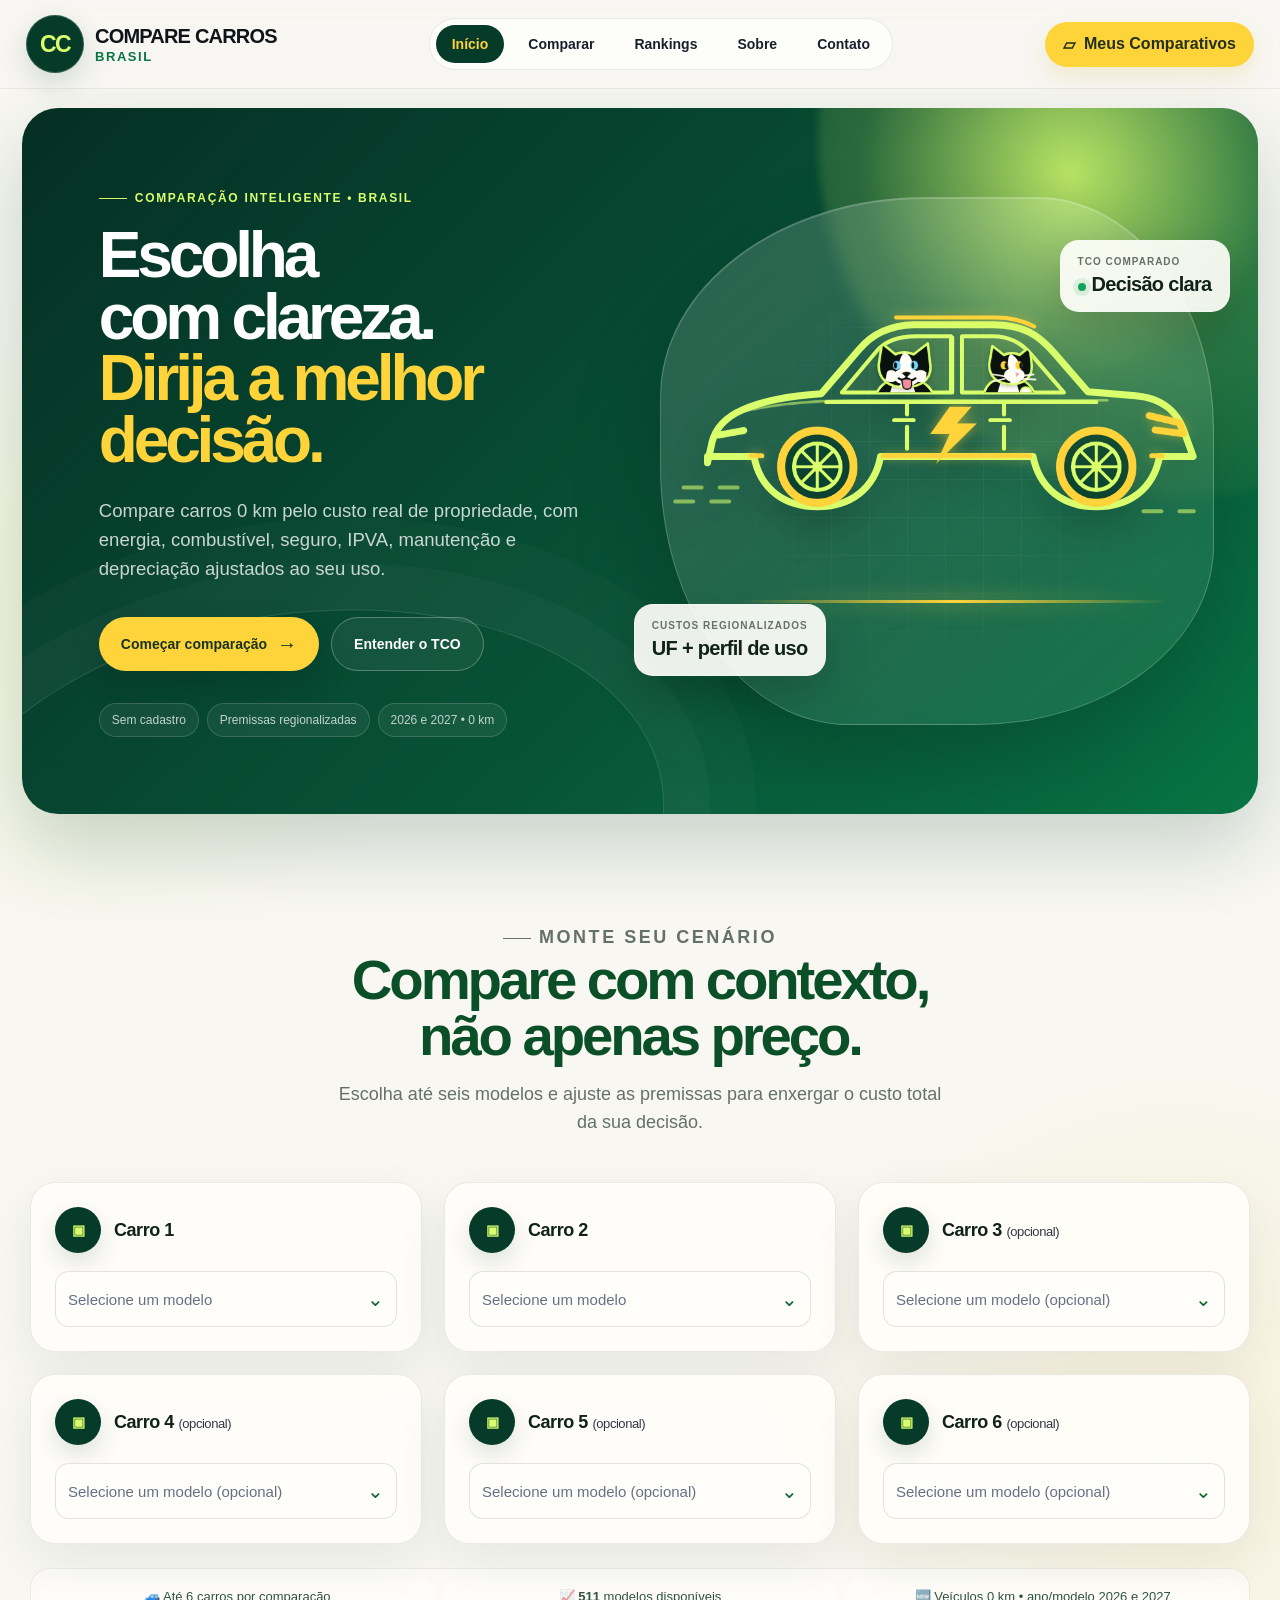
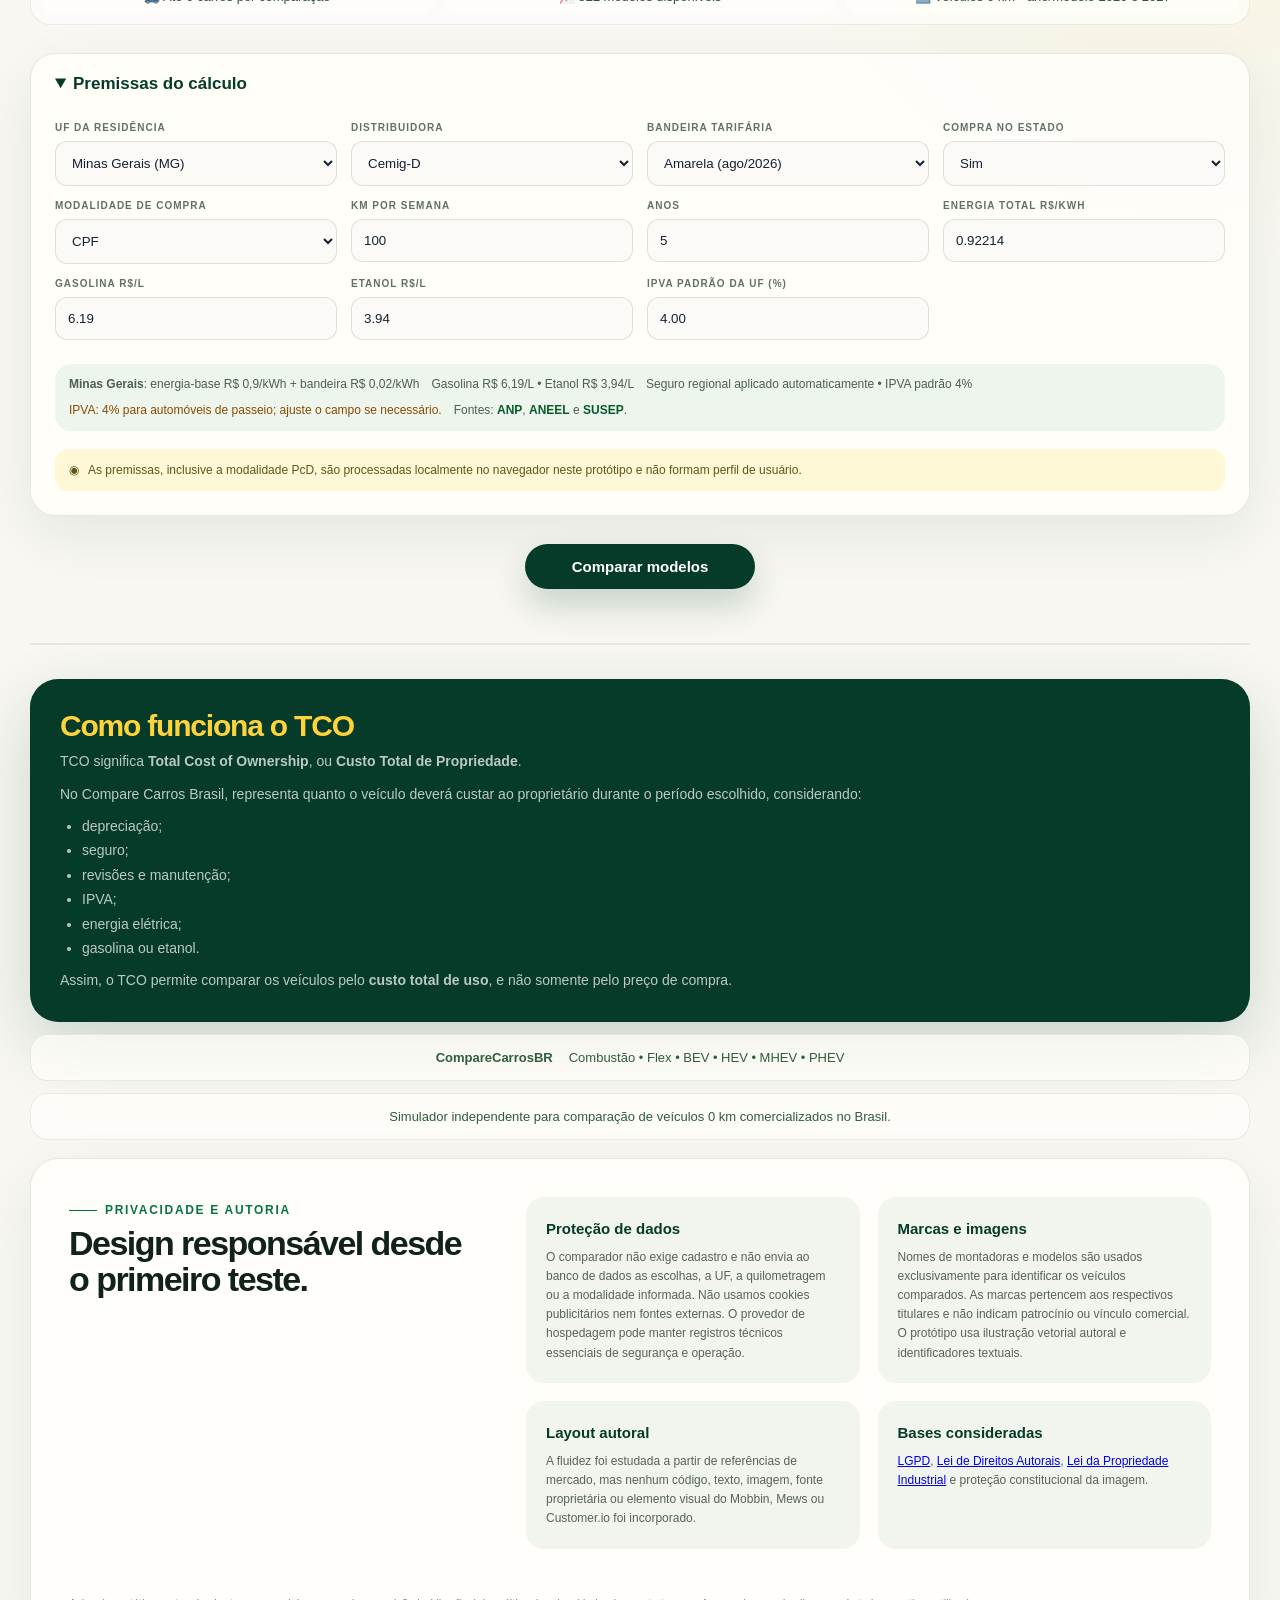
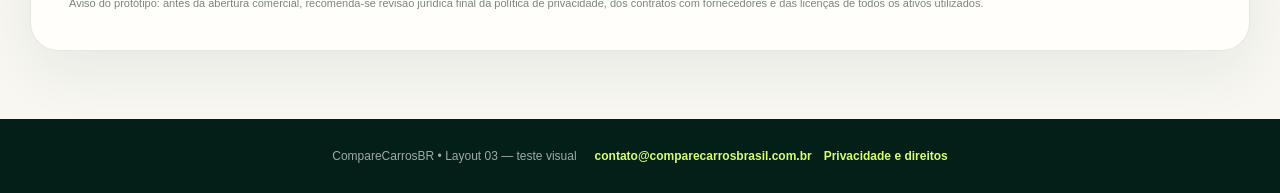
==== commit 6fe9c6b9: "Group cat and dog faces for profile rotation" ====
--- a/layout03.html
+++ b/layout03.html
@@ -1,4 +1,4 @@
-<!doctype html><html lang="pt-BR"><head><meta charset="utf-8"><meta name="viewport" content="width=device-width,initial-scale=1"><meta name="theme-color" content="#ffffff"><title>CompareCarrosBR — Layout 03 Fluid Test</title><meta name="description" content="Compare carros 0 km por custo total de propriedade, com premissas regionalizadas e visualização dinâmica."><link rel="stylesheet" href="styles.css?v=4"><link rel="stylesheet" href="regional.css"><link rel="stylesheet" href="navigation.css?v=4"><link rel="stylesheet" href="layout03-fluid.css?v=6"></head><body class="layout03">
+<!doctype html><html lang="pt-BR"><head><meta charset="utf-8"><meta name="viewport" content="width=device-width,initial-scale=1"><meta name="theme-color" content="#ffffff"><title>CompareCarrosBR — Layout 03 Fluid Test</title><meta name="description" content="Compare carros 0 km por custo total de propriedade, com premissas regionalizadas e visualização dinâmica."><link rel="stylesheet" href="styles.css?v=4"><link rel="stylesheet" href="regional.css"><link rel="stylesheet" href="navigation.css?v=4"><link rel="stylesheet" href="layout03-fluid.css?v=7"></head><body class="layout03">
 <header class="topbar"><div class="navwrap"><a class="brand" href="#inicio" aria-label="Compare Carros Brasil"><span class="ccmark">CC</span><span class="brandwords"><strong>COMPARE CARROS</strong><em>BRASIL</em></span></a><nav class="mainnav"><a class="active" href="#inicio">Início</a><a href="#comparar">Comparar</a><a href="#rankings">Rankings</a><a href="#sobre">Sobre</a><a href="#contato">Contato</a></nav><a class="saved" href="#comparar"><span>▱</span> Meus Comparativos</a></div></header>
 <main><section id="inicio" class="hero" aria-label="Compare Carros Brasil">
 <div class="heroContent">
@@ -23,6 +23,7 @@
 <g class="suvRearDog" clip-path="url(#suvRearWindowClip)" aria-hidden="true">
 <path class="suvDogBody" d="M313 169C317 143 333 132 359 132C387 132 404 145 408 169H313Z" fill="#0A120F" stroke="currentColor" stroke-width="2.5"/>
 <path class="suvDogChest" d="M344 134C349 146 359 153 370 134L382 169H333L344 134Z" fill="#FFFDF5"/>
+<g class="suvDogHeadTurn">
 <path class="suvDogHead" d="M320 111L325 78L346 95C353 91 365 91 374 95L396 78L400 112C402 133 386 146 360 146C335 146 319 133 320 111Z" fill="#0A120F" stroke="currentColor" stroke-width="2.5" stroke-linejoin="round"/>
 <path class="suvDogBlaze" d="M360 91C351 101 350 113 354 121C358 129 357 138 351 145C365 148 378 143 384 133C376 129 371 122 372 114C373 103 368 96 360 91Z" fill="#FFFDF5"/>
 <path class="suvDogCheeks" d="M333 122C338 117 346 119 351 128C348 138 339 141 330 135L333 122ZM372 127C378 118 388 117 394 123L393 136C384 141 376 138 372 127Z" fill="#FFFDF5"/>
@@ -37,9 +38,11 @@
 <path class="suvDogSmile" d="M363 131Q356 137 351 132M363 131Q370 138 377 132" stroke="#07100C" stroke-width="2" stroke-linecap="round"/>
 <path class="suvDogTongue" d="M356 135C358 132 368 132 371 135V143C370 151 358 151 357 143L356 135Z" fill="#F18E9E" stroke="#07100C" stroke-width="1.3"/>
 </g>
+</g>
 <g class="suvDriverCat" clip-path="url(#suvDriverWindowClip)" aria-hidden="true">
 <path class="suvCatBody" d="M481 169C482 143 495 132 519 131C545 130 561 144 566 169H481Z" fill="#0B1511" stroke="currentColor" stroke-width="2.5"/>
 <path class="suvCatChest" d="M510 134C515 143 522 148 532 134L541 165H501L510 134Z" fill="#FFFDF5"/>
+<g class="suvCatHeadTurn">
 <path class="suvCatHead" d="M491 111L496 82L514 96C521 92 531 92 538 96L554 83L557 112C558 130 546 141 525 141C504 141 491 130 491 111Z" fill="#0A120F" stroke="currentColor" stroke-width="2.5" stroke-linejoin="round"/>
 <path class="suvCatBlaze" d="M524 94C518 103 519 114 523 121C526 126 526 133 523 140C533 141 541 137 545 130C539 127 536 121 537 115C538 106 533 99 524 94Z" fill="#FFFDF5"/>
 <ellipse class="suvCatMuzzle" cx="530" cy="127" rx="16" ry="11" fill="#FFFDF5"/>
@@ -51,6 +54,7 @@
 </g>
 <path class="suvCatNose" d="M532 123L538 125L533 130Z" fill="#EFA0A7"/>
 <path class="suvCatWhiskers" d="M538 129L560 126M539 133L563 134M515 129L497 126M515 133L497 137" stroke="#FFFDF5" stroke-width="1.8" stroke-linecap="round"/>
+</g>
 <path class="suvCatPaw" d="M540 151C543 144 553 144 556 151V159H539L540 151Z" fill="#FFFDF5" stroke="currentColor" stroke-width="1.5"/>
 </g>
 <path class="suvDetail" d="M434 69V154M239 169H657M364 171V188M364 207V241M514 171V188M514 207V241M344 197H374M493 197H523" stroke="currentColor" stroke-width="4" stroke-linecap="round"/>
--- a/layout03-fluid.css
+++ b/layout03-fluid.css
@@ -121,9 +121,12 @@
 .layout03 .suvSketch .suvHeadlight{animation:l3SuvLight 2.2s ease-in-out infinite}
 .layout03 .suvSketch .suvBolt{transform-box:fill-box;transform-origin:center;filter:drop-shadow(0 0 9px rgba(255,212,59,.5));animation:l3SuvEnergy 2.8s ease-in-out infinite}
 .layout03 .suvSketch .suvTrail{opacity:.56;stroke-dasharray:18 18;animation:l3SuvTrail 2.5s linear infinite}
-.layout03 .suvSketch .suvDriverCat{transform-box:fill-box;transform-origin:52% 70%;animation:l3CatCounterLook 8s ease-in-out infinite}
+.layout03 .suvSketch .suvDriverCat{transform-box:fill-box;transform-origin:52% 70%;animation:l3PassengerIdle 3.8s ease-in-out infinite}
 .layout03 .suvSketch .suvCatPupil{transform-box:fill-box;transform-origin:center;animation:l3CatCounterGaze 8s ease-in-out infinite}
-.layout03 .suvSketch .suvRearDog{transform-box:fill-box;transform-origin:52% 72%;animation:l3DogLook 8s ease-in-out infinite}
+.layout03 .suvSketch .suvRearDog{transform-box:fill-box;transform-origin:52% 72%;animation:l3PassengerIdle 3.8s ease-in-out -.9s infinite}
+.layout03 .suvSketch .suvDogHeadTurn,.layout03 .suvSketch .suvCatHeadTurn{transform-box:fill-box;transform-style:preserve-3d;will-change:transform}
+.layout03 .suvSketch .suvDogHeadTurn{transform-origin:70% 72%;animation:l3DogHeadTurn 8s cubic-bezier(.45,.05,.55,.95) infinite}
+.layout03 .suvSketch .suvCatHeadTurn{transform-origin:70% 72%;animation:l3CatHeadTurn 8s cubic-bezier(.45,.05,.55,.95) infinite}
 .layout03 .suvSketch .suvDogHead{filter:drop-shadow(0 2px 3px rgba(0,0,0,.24))}
 .layout03 .suvSketch .suvDogEyes{transform-box:fill-box;transform-origin:center;animation:l3DogBlink 6.6s step-end infinite}
 .layout03 .suvSketch .suvDogPupil{transform-box:fill-box;transform-origin:center;animation:l3DogGaze 8s ease-in-out infinite}
@@ -268,10 +271,11 @@
 .motion-ready [data-reveal]{opacity:0;transform:translateY(24px);transition:opacity .75s ease,transform .75s cubic-bezier(.2,.8,.2,1)}
 .motion-ready [data-reveal].is-visible{opacity:1;transform:none}
 
-@keyframes l3DogLook{0%,8%,38%,100%{transform:translate3d(-3px,0,0) rotate(-2.1deg)}50%,78%{transform:translate3d(4px,-1px,0) rotate(2.4deg)}}
-@keyframes l3CatCounterLook{0%,8%,38%,100%{transform:translate3d(3px,-1px,0) rotate(2deg)}50%,78%{transform:translate3d(-3px,0,0) rotate(-2.2deg)}}
-@keyframes l3DogGaze{0%,8%,38%,100%{transform:translateX(-2px)}50%,78%{transform:translateX(2px)}}
-@keyframes l3CatCounterGaze{0%,8%,38%,100%{transform:translateX(2px)}50%,78%{transform:translateX(-2px)}}
+@keyframes l3PassengerIdle{0%,100%{transform:translateY(0)}50%{transform:translateY(-1.5px)}}
+@keyframes l3DogHeadTurn{0%,8%,32%,100%{transform:translate3d(0,0,0) rotateY(0)}44%,78%{transform:translate3d(5px,0,0) rotateY(-68deg)}90%{transform:translate3d(0,0,0) rotateY(0)}}
+@keyframes l3CatHeadTurn{0%,8%,32%,100%{transform:translate3d(5px,0,0) rotateY(-68deg)}44%,78%{transform:translate3d(0,0,0) rotateY(0)}90%{transform:translate3d(5px,0,0) rotateY(-68deg)}}
+@keyframes l3DogGaze{0%,8%,32%,100%{transform:translateX(0)}44%,78%{transform:translateX(2.5px)}90%{transform:translateX(0)}}
+@keyframes l3CatCounterGaze{0%,8%,32%,100%{transform:translateX(2.5px)}44%,78%{transform:translateX(0)}90%{transform:translateX(2.5px)}}
 @keyframes l3DogBlink{0%,46%,49%,100%{transform:scaleY(1)}47%,48%{transform:scaleY(.08)}}
 @keyframes l3DogHappy{0%,100%{transform:scaleY(.94) rotate(-1deg)}50%{transform:scaleY(1.08) rotate(1deg)}}
 @keyframes l3CatBlink{0%,43%,46%,78%,81%,100%{transform:scaleY(1)}44%,45%,79%,80%{transform:scaleY(.08)}}
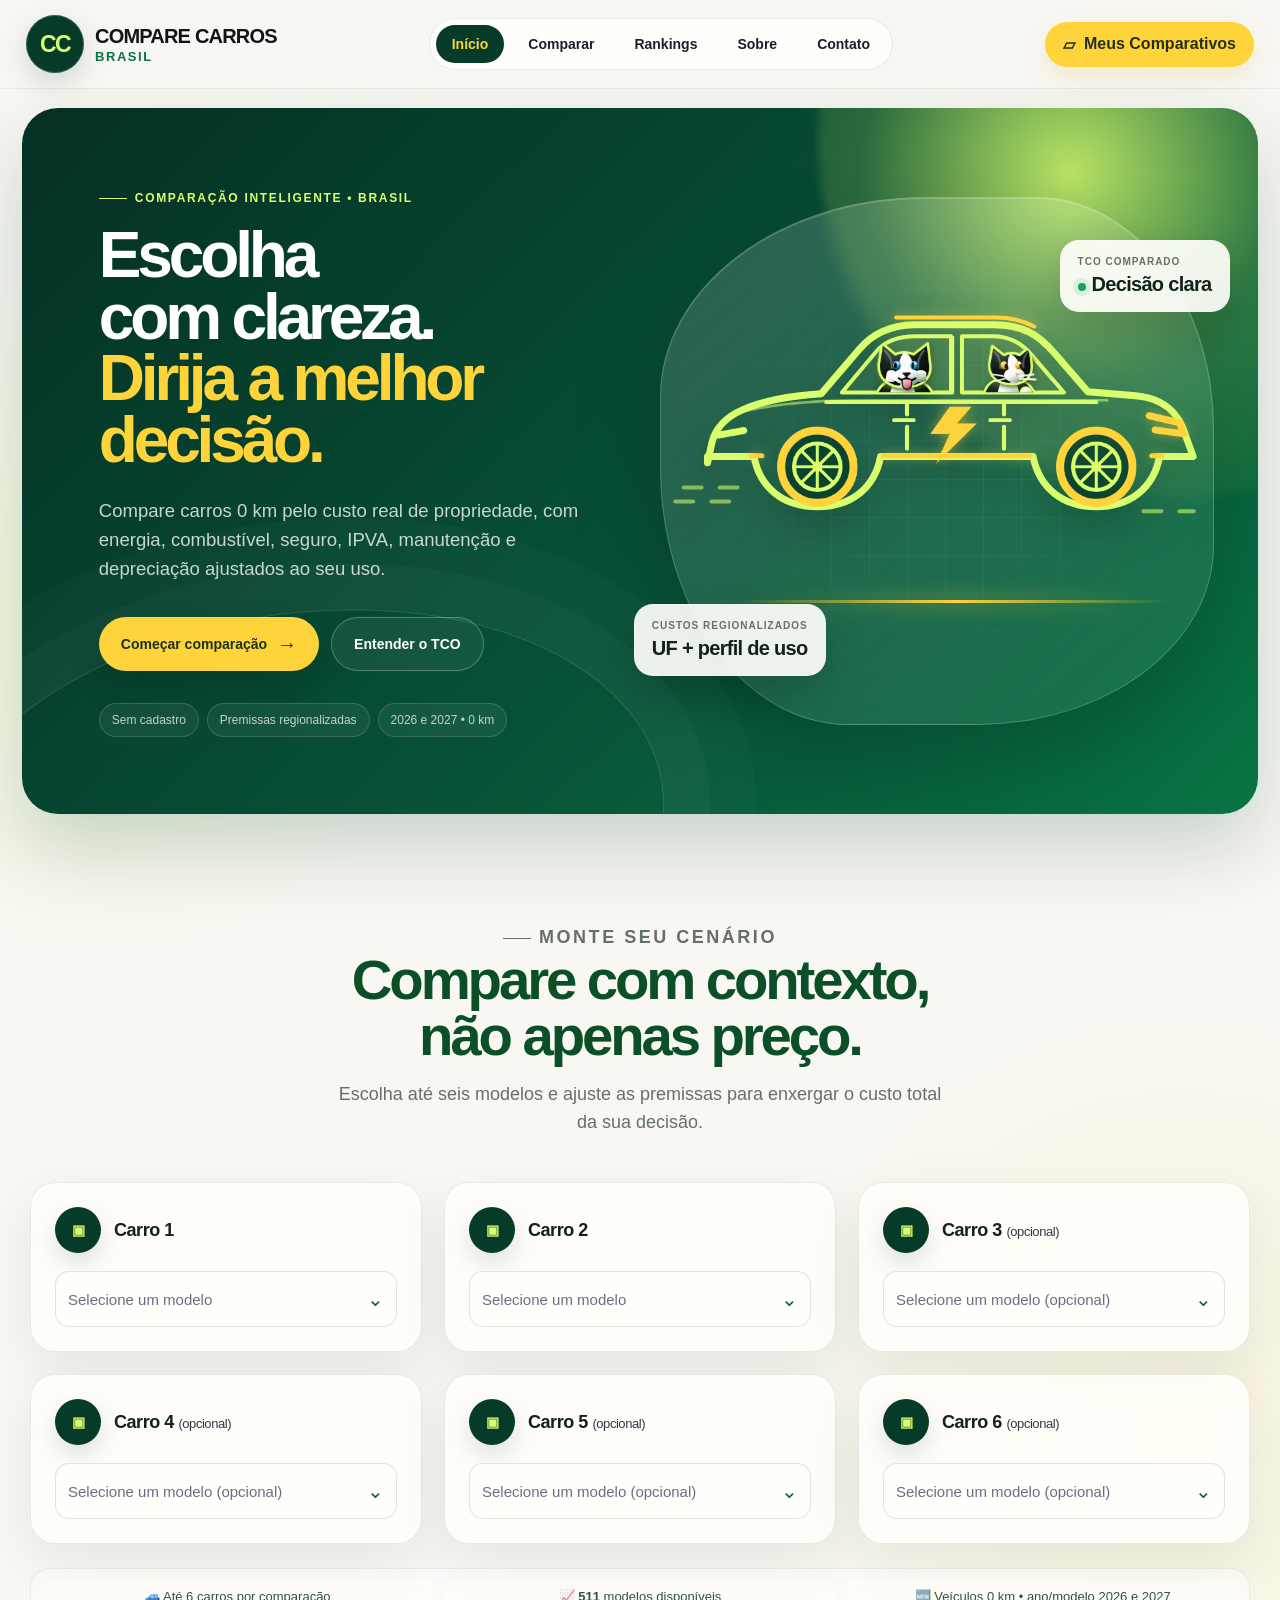
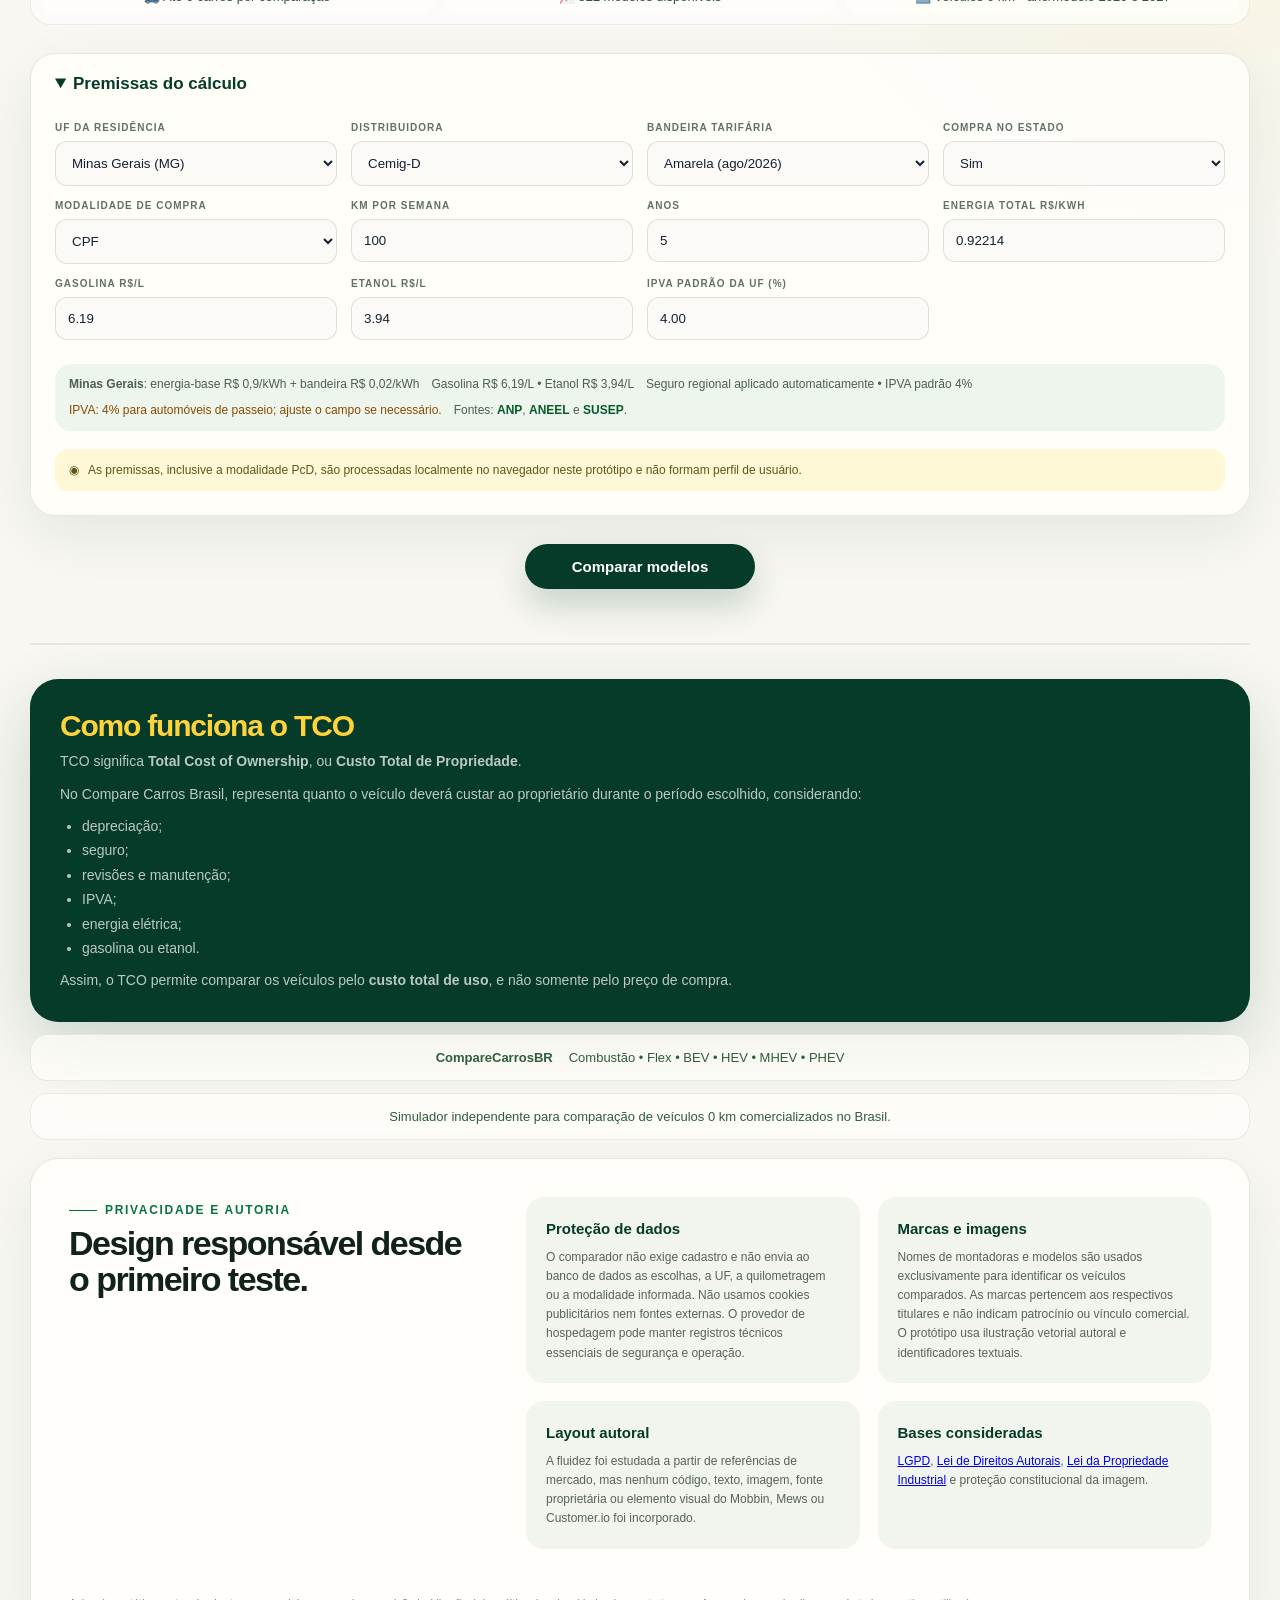
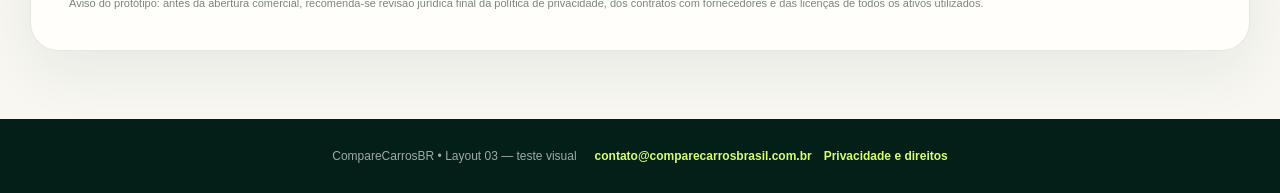
==== commit f0e0fad5: "Render cat and border collie with 3D vector depth" ====
--- a/layout03.html
+++ b/layout03.html
@@ -1,4 +1,4 @@
-<!doctype html><html lang="pt-BR"><head><meta charset="utf-8"><meta name="viewport" content="width=device-width,initial-scale=1"><meta name="theme-color" content="#ffffff"><title>CompareCarrosBR — Layout 03 Fluid Test</title><meta name="description" content="Compare carros 0 km por custo total de propriedade, com premissas regionalizadas e visualização dinâmica."><link rel="stylesheet" href="styles.css?v=4"><link rel="stylesheet" href="regional.css"><link rel="stylesheet" href="navigation.css?v=4"><link rel="stylesheet" href="layout03-fluid.css?v=7"></head><body class="layout03">
+<!doctype html><html lang="pt-BR"><head><meta charset="utf-8"><meta name="viewport" content="width=device-width,initial-scale=1"><meta name="theme-color" content="#ffffff"><title>CompareCarrosBR — Layout 03 Fluid Test</title><meta name="description" content="Compare carros 0 km por custo total de propriedade, com premissas regionalizadas e visualização dinâmica."><link rel="stylesheet" href="styles.css?v=4"><link rel="stylesheet" href="regional.css"><link rel="stylesheet" href="navigation.css?v=4"><link rel="stylesheet" href="layout03-fluid.css?v=8"></head><body class="layout03">
 <header class="topbar"><div class="navwrap"><a class="brand" href="#inicio" aria-label="Compare Carros Brasil"><span class="ccmark">CC</span><span class="brandwords"><strong>COMPARE CARROS</strong><em>BRASIL</em></span></a><nav class="mainnav"><a class="active" href="#inicio">Início</a><a href="#comparar">Comparar</a><a href="#rankings">Rankings</a><a href="#sobre">Sobre</a><a href="#contato">Contato</a></nav><a class="saved" href="#comparar"><span>▱</span> Meus Comparativos</a></div></header>
 <main><section id="inicio" class="hero" aria-label="Compare Carros Brasil">
 <div class="heroContent">
@@ -13,6 +13,25 @@
 <defs>
 <clipPath id="suvDriverWindowClip"><path d="M449 67H497C521 67 540 76 556 95L607 154H449V67Z"/></clipPath>
 <clipPath id="suvRearWindowClip"><path d="M263 154L316 91C330 74 350 67 378 67H432V154H263Z"/></clipPath>
+<radialGradient id="animalBlack3D" cx="30%" cy="18%" r="90%">
+<stop offset="0%" stop-color="#43584E"/><stop offset="38%" stop-color="#16231D"/><stop offset="100%" stop-color="#020705"/>
+</radialGradient>
+<linearGradient id="animalWhite3D" x1="18%" y1="8%" x2="82%" y2="94%">
+<stop offset="0%" stop-color="#FFFFFF"/><stop offset="45%" stop-color="#F4F8F3"/><stop offset="78%" stop-color="#BCCBC1"/><stop offset="100%" stop-color="#76897D"/>
+</linearGradient>
+<radialGradient id="dogEye3D" cx="34%" cy="28%" r="72%">
+<stop offset="0%" stop-color="#E9FBFF"/><stop offset="28%" stop-color="#72D9FF"/><stop offset="70%" stop-color="#168BCB"/><stop offset="100%" stop-color="#063C6A"/>
+</radialGradient>
+<radialGradient id="catEye3D" cx="34%" cy="28%" r="72%">
+<stop offset="0%" stop-color="#FFF8AF"/><stop offset="35%" stop-color="#FFD43B"/><stop offset="100%" stop-color="#A76C00"/>
+</radialGradient>
+<linearGradient id="tongue3D" x1="20%" y1="5%" x2="80%" y2="100%">
+<stop offset="0%" stop-color="#FFD0D7"/><stop offset="50%" stop-color="#F18E9E"/><stop offset="100%" stop-color="#A63F58"/>
+</linearGradient>
+<filter id="animalDepth" x="-45%" y="-45%" width="190%" height="200%">
+<feDropShadow dx="1.8" dy="3.2" stdDeviation="2.3" flood-color="#00140C" flood-opacity=".62"/>
+<feDropShadow dx="-1" dy="-1" stdDeviation="1.1" flood-color="#D9FF6D" flood-opacity=".22"/>
+</filter>
 </defs>
 <g class="suvMotionGroup">
 <path class="suvTrail" d="M18 301H112M5 323H92M730 338H808" stroke="currentColor" stroke-width="4" stroke-linecap="round"/>
@@ -21,41 +40,41 @@
 <path class="suvWindow" d="M263 154L316 91C330 74 350 67 378 67H432V154H263Z"/>
 <path class="suvWindow" d="M449 67H497C521 67 540 76 556 95L607 154H449V67Z"/>
 <g class="suvRearDog" clip-path="url(#suvRearWindowClip)" aria-hidden="true">
-<path class="suvDogBody" d="M313 169C317 143 333 132 359 132C387 132 404 145 408 169H313Z" fill="#0A120F" stroke="currentColor" stroke-width="2.5"/>
-<path class="suvDogChest" d="M344 134C349 146 359 153 370 134L382 169H333L344 134Z" fill="#FFFDF5"/>
+<path class="suvDogBody" d="M313 169C317 143 333 132 359 132C387 132 404 145 408 169H313Z" fill="url(#animalBlack3D)" stroke="currentColor" stroke-width="2.5"/>
+<path class="suvDogChest" d="M344 134C349 146 359 153 370 134L382 169H333L344 134Z" fill="url(#animalWhite3D)"/>
 <g class="suvDogHeadTurn">
-<path class="suvDogHead" d="M320 111L325 78L346 95C353 91 365 91 374 95L396 78L400 112C402 133 386 146 360 146C335 146 319 133 320 111Z" fill="#0A120F" stroke="currentColor" stroke-width="2.5" stroke-linejoin="round"/>
-<path class="suvDogBlaze" d="M360 91C351 101 350 113 354 121C358 129 357 138 351 145C365 148 378 143 384 133C376 129 371 122 372 114C373 103 368 96 360 91Z" fill="#FFFDF5"/>
-<path class="suvDogCheeks" d="M333 122C338 117 346 119 351 128C348 138 339 141 330 135L333 122ZM372 127C378 118 388 117 394 123L393 136C384 141 376 138 372 127Z" fill="#FFFDF5"/>
-<ellipse class="suvDogMuzzle" cx="363" cy="129" rx="20" ry="13" fill="#FFFDF5"/>
+<path class="suvDogHead" d="M320 111L325 78L346 95C353 91 365 91 374 95L396 78L400 112C402 133 386 146 360 146C335 146 319 133 320 111Z" fill="url(#animalBlack3D)" stroke="currentColor" stroke-width="2.5" stroke-linejoin="round"/><path class="suvAnimalFurGlow" d="M329 89C338 98 341 105 340 116M390 89C382 98 380 106 381 116" stroke="rgba(255,255,255,.28)" stroke-width="2.2" stroke-linecap="round"/>
+<path class="suvDogBlaze" d="M360 91C351 101 350 113 354 121C358 129 357 138 351 145C365 148 378 143 384 133C376 129 371 122 372 114C373 103 368 96 360 91Z" fill="url(#animalWhite3D)"/>
+<path class="suvDogCheeks" d="M333 122C338 117 346 119 351 128C348 138 339 141 330 135L333 122ZM372 127C378 118 388 117 394 123L393 136C384 141 376 138 372 127Z" fill="url(#animalWhite3D)"/>
+<ellipse class="suvDogMuzzle" cx="363" cy="129" rx="20" ry="13" fill="url(#animalWhite3D)"/>
 <g class="suvDogEyes">
-<ellipse cx="348" cy="112" rx="6" ry="7" fill="#79D7FF"/>
-<ellipse cx="375" cy="112" rx="6" ry="7" fill="#79D7FF"/>
+<ellipse cx="348" cy="112" rx="6" ry="7" fill="url(#dogEye3D)"/>
+<ellipse cx="375" cy="112" rx="6" ry="7" fill="url(#dogEye3D)"/>
 <ellipse class="suvDogPupil" cx="346" cy="112" rx="2.2" ry="4.7" fill="#06110D"/>
-<ellipse class="suvDogPupil" cx="373" cy="112" rx="2.2" ry="4.7" fill="#06110D"/>
+<ellipse class="suvDogPupil" cx="373" cy="112" rx="2.2" ry="4.7" fill="#06110D"/><circle class="suvEyeShine" cx="350" cy="109" r="1.5" fill="#FFFFFF"/><circle class="suvEyeShine" cx="377" cy="109" r="1.5" fill="#FFFFFF"/>
 </g>
-<path class="suvDogNose" d="M356 124Q363 120 370 124L363 131L356 124Z" fill="#07100C"/>
+<path class="suvDogNose" d="M356 124Q363 120 370 124L363 131L356 124Z" fill="#07100C"/><path class="suvNoseShine" d="M359 124Q362 122 365 123" stroke="rgba(255,255,255,.62)" stroke-width="1.2" stroke-linecap="round"/>
 <path class="suvDogSmile" d="M363 131Q356 137 351 132M363 131Q370 138 377 132" stroke="#07100C" stroke-width="2" stroke-linecap="round"/>
-<path class="suvDogTongue" d="M356 135C358 132 368 132 371 135V143C370 151 358 151 357 143L356 135Z" fill="#F18E9E" stroke="#07100C" stroke-width="1.3"/>
+<path class="suvDogTongue" d="M356 135C358 132 368 132 371 135V143C370 151 358 151 357 143L356 135Z" fill="url(#tongue3D)" stroke="#07100C" stroke-width="1.3"/>
 </g>
 </g>
 <g class="suvDriverCat" clip-path="url(#suvDriverWindowClip)" aria-hidden="true">
-<path class="suvCatBody" d="M481 169C482 143 495 132 519 131C545 130 561 144 566 169H481Z" fill="#0B1511" stroke="currentColor" stroke-width="2.5"/>
-<path class="suvCatChest" d="M510 134C515 143 522 148 532 134L541 165H501L510 134Z" fill="#FFFDF5"/>
+<path class="suvCatBody" d="M481 169C482 143 495 132 519 131C545 130 561 144 566 169H481Z" fill="url(#animalBlack3D)" stroke="currentColor" stroke-width="2.5"/>
+<path class="suvCatChest" d="M510 134C515 143 522 148 532 134L541 165H501L510 134Z" fill="url(#animalWhite3D)"/>
 <g class="suvCatHeadTurn">
-<path class="suvCatHead" d="M491 111L496 82L514 96C521 92 531 92 538 96L554 83L557 112C558 130 546 141 525 141C504 141 491 130 491 111Z" fill="#0A120F" stroke="currentColor" stroke-width="2.5" stroke-linejoin="round"/>
-<path class="suvCatBlaze" d="M524 94C518 103 519 114 523 121C526 126 526 133 523 140C533 141 541 137 545 130C539 127 536 121 537 115C538 106 533 99 524 94Z" fill="#FFFDF5"/>
-<ellipse class="suvCatMuzzle" cx="530" cy="127" rx="16" ry="11" fill="#FFFDF5"/>
+<path class="suvCatHead" d="M491 111L496 82L514 96C521 92 531 92 538 96L554 83L557 112C558 130 546 141 525 141C504 141 491 130 491 111Z" fill="url(#animalBlack3D)" stroke="currentColor" stroke-width="2.5" stroke-linejoin="round"/><path class="suvAnimalFurGlow" d="M499 91C507 98 509 106 508 116M550 92C544 99 543 106 544 115" stroke="rgba(255,255,255,.26)" stroke-width="2" stroke-linecap="round"/>
+<path class="suvCatBlaze" d="M524 94C518 103 519 114 523 121C526 126 526 133 523 140C533 141 541 137 545 130C539 127 536 121 537 115C538 106 533 99 524 94Z" fill="url(#animalWhite3D)"/>
+<ellipse class="suvCatMuzzle" cx="530" cy="127" rx="16" ry="11" fill="url(#animalWhite3D)"/>
 <g class="suvCatEyes">
-<ellipse cx="514" cy="112" rx="5.5" ry="6.5" fill="#FFD43B"/>
-<ellipse cx="537" cy="112" rx="5.5" ry="6.5" fill="#FFD43B"/>
+<ellipse cx="514" cy="112" rx="5.5" ry="6.5" fill="url(#catEye3D)"/>
+<ellipse cx="537" cy="112" rx="5.5" ry="6.5" fill="url(#catEye3D)"/>
 <ellipse class="suvCatPupil" cx="517" cy="112" rx="2" ry="4.5" fill="#07100C"/>
-<ellipse class="suvCatPupil" cx="540" cy="112" rx="2" ry="4.5" fill="#07100C"/>
+<ellipse class="suvCatPupil" cx="540" cy="112" rx="2" ry="4.5" fill="#07100C"/><circle class="suvEyeShine" cx="516" cy="109" r="1.3" fill="#FFFFFF"/><circle class="suvEyeShine" cx="539" cy="109" r="1.3" fill="#FFFFFF"/>
 </g>
-<path class="suvCatNose" d="M532 123L538 125L533 130Z" fill="#EFA0A7"/>
+<path class="suvCatNose" d="M532 123L538 125L533 130Z" fill="#EFA0A7"/><circle class="suvNoseShine" cx="534" cy="125" r=".8" fill="#FFFFFF"/>
 <path class="suvCatWhiskers" d="M538 129L560 126M539 133L563 134M515 129L497 126M515 133L497 137" stroke="#FFFDF5" stroke-width="1.8" stroke-linecap="round"/>
 </g>
-<path class="suvCatPaw" d="M540 151C543 144 553 144 556 151V159H539L540 151Z" fill="#FFFDF5" stroke="currentColor" stroke-width="1.5"/>
+<path class="suvCatPaw" d="M540 151C543 144 553 144 556 151V159H539L540 151Z" fill="url(#animalWhite3D)" stroke="currentColor" stroke-width="1.5"/>
 </g>
 <path class="suvDetail" d="M434 69V154M239 169H657M364 171V188M364 207V241M514 171V188M514 207V241M344 197H374M493 197H523" stroke="currentColor" stroke-width="4" stroke-linecap="round"/>
 <path class="suvShoulder" d="M111 183C175 169 237 166 305 166H674" stroke="rgba(217,255,109,.55)" stroke-width="2.5" stroke-linecap="round"/>
--- a/layout03-fluid.css
+++ b/layout03-fluid.css
@@ -124,7 +124,11 @@
 .layout03 .suvSketch .suvDriverCat{transform-box:fill-box;transform-origin:52% 70%;animation:l3PassengerIdle 3.8s ease-in-out infinite}
 .layout03 .suvSketch .suvCatPupil{transform-box:fill-box;transform-origin:center;animation:l3CatCounterGaze 8s ease-in-out infinite}
 .layout03 .suvSketch .suvRearDog{transform-box:fill-box;transform-origin:52% 72%;animation:l3PassengerIdle 3.8s ease-in-out -.9s infinite}
-.layout03 .suvSketch .suvDogHeadTurn,.layout03 .suvSketch .suvCatHeadTurn{transform-box:fill-box;transform-style:preserve-3d;will-change:transform}
+.layout03 .suvSketch .suvDogHeadTurn,.layout03 .suvSketch .suvCatHeadTurn{transform-box:fill-box;transform-style:preserve-3d;backface-visibility:hidden;will-change:transform;filter:url(#animalDepth)}
+.layout03 .suvSketch .suvDogBody,.layout03 .suvSketch .suvCatBody{filter:drop-shadow(0 3px 3px rgba(0,10,6,.45))}
+.layout03 .suvSketch .suvAnimalFurGlow{mix-blend-mode:screen}
+.layout03 .suvSketch .suvEyeShine{filter:drop-shadow(0 0 2px rgba(255,255,255,.9));animation:l3EyeSpark 2.4s ease-in-out infinite}
+.layout03 .suvSketch .suvNoseShine{opacity:.78}
 .layout03 .suvSketch .suvDogHeadTurn{transform-origin:70% 72%;animation:l3DogHeadTurn 8s cubic-bezier(.45,.05,.55,.95) infinite}
 .layout03 .suvSketch .suvCatHeadTurn{transform-origin:70% 72%;animation:l3CatHeadTurn 8s cubic-bezier(.45,.05,.55,.95) infinite}
 .layout03 .suvSketch .suvDogHead{filter:drop-shadow(0 2px 3px rgba(0,0,0,.24))}
@@ -272,10 +276,11 @@
 .motion-ready [data-reveal].is-visible{opacity:1;transform:none}
 
 @keyframes l3PassengerIdle{0%,100%{transform:translateY(0)}50%{transform:translateY(-1.5px)}}
-@keyframes l3DogHeadTurn{0%,8%,32%,100%{transform:translate3d(0,0,0) rotateY(0)}44%,78%{transform:translate3d(5px,0,0) rotateY(-68deg)}90%{transform:translate3d(0,0,0) rotateY(0)}}
-@keyframes l3CatHeadTurn{0%,8%,32%,100%{transform:translate3d(5px,0,0) rotateY(-68deg)}44%,78%{transform:translate3d(0,0,0) rotateY(0)}90%{transform:translate3d(5px,0,0) rotateY(-68deg)}}
+@keyframes l3DogHeadTurn{0%,8%,32%,100%{transform:perspective(420px) translateZ(7px) translate3d(0,0,0) rotateY(0)}44%,78%{transform:perspective(420px) translateZ(7px) translate3d(5px,0,0) rotateY(-68deg)}90%{transform:perspective(420px) translateZ(7px) translate3d(0,0,0) rotateY(0)}}
+@keyframes l3CatHeadTurn{0%,8%,32%,100%{transform:perspective(420px) translateZ(7px) translate3d(5px,0,0) rotateY(-68deg)}44%,78%{transform:perspective(420px) translateZ(7px) translate3d(0,0,0) rotateY(0)}90%{transform:perspective(420px) translateZ(7px) translate3d(5px,0,0) rotateY(-68deg)}}
 @keyframes l3DogGaze{0%,8%,32%,100%{transform:translateX(0)}44%,78%{transform:translateX(2.5px)}90%{transform:translateX(0)}}
 @keyframes l3CatCounterGaze{0%,8%,32%,100%{transform:translateX(2.5px)}44%,78%{transform:translateX(0)}90%{transform:translateX(2.5px)}}
+@keyframes l3EyeSpark{0%,100%{opacity:.62}50%{opacity:1}}
 @keyframes l3DogBlink{0%,46%,49%,100%{transform:scaleY(1)}47%,48%{transform:scaleY(.08)}}
 @keyframes l3DogHappy{0%,100%{transform:scaleY(.94) rotate(-1deg)}50%{transform:scaleY(1.08) rotate(1deg)}}
 @keyframes l3CatBlink{0%,43%,46%,78%,81%,100%{transform:scaleY(1)}44%,45%,79%,80%{transform:scaleY(.08)}}
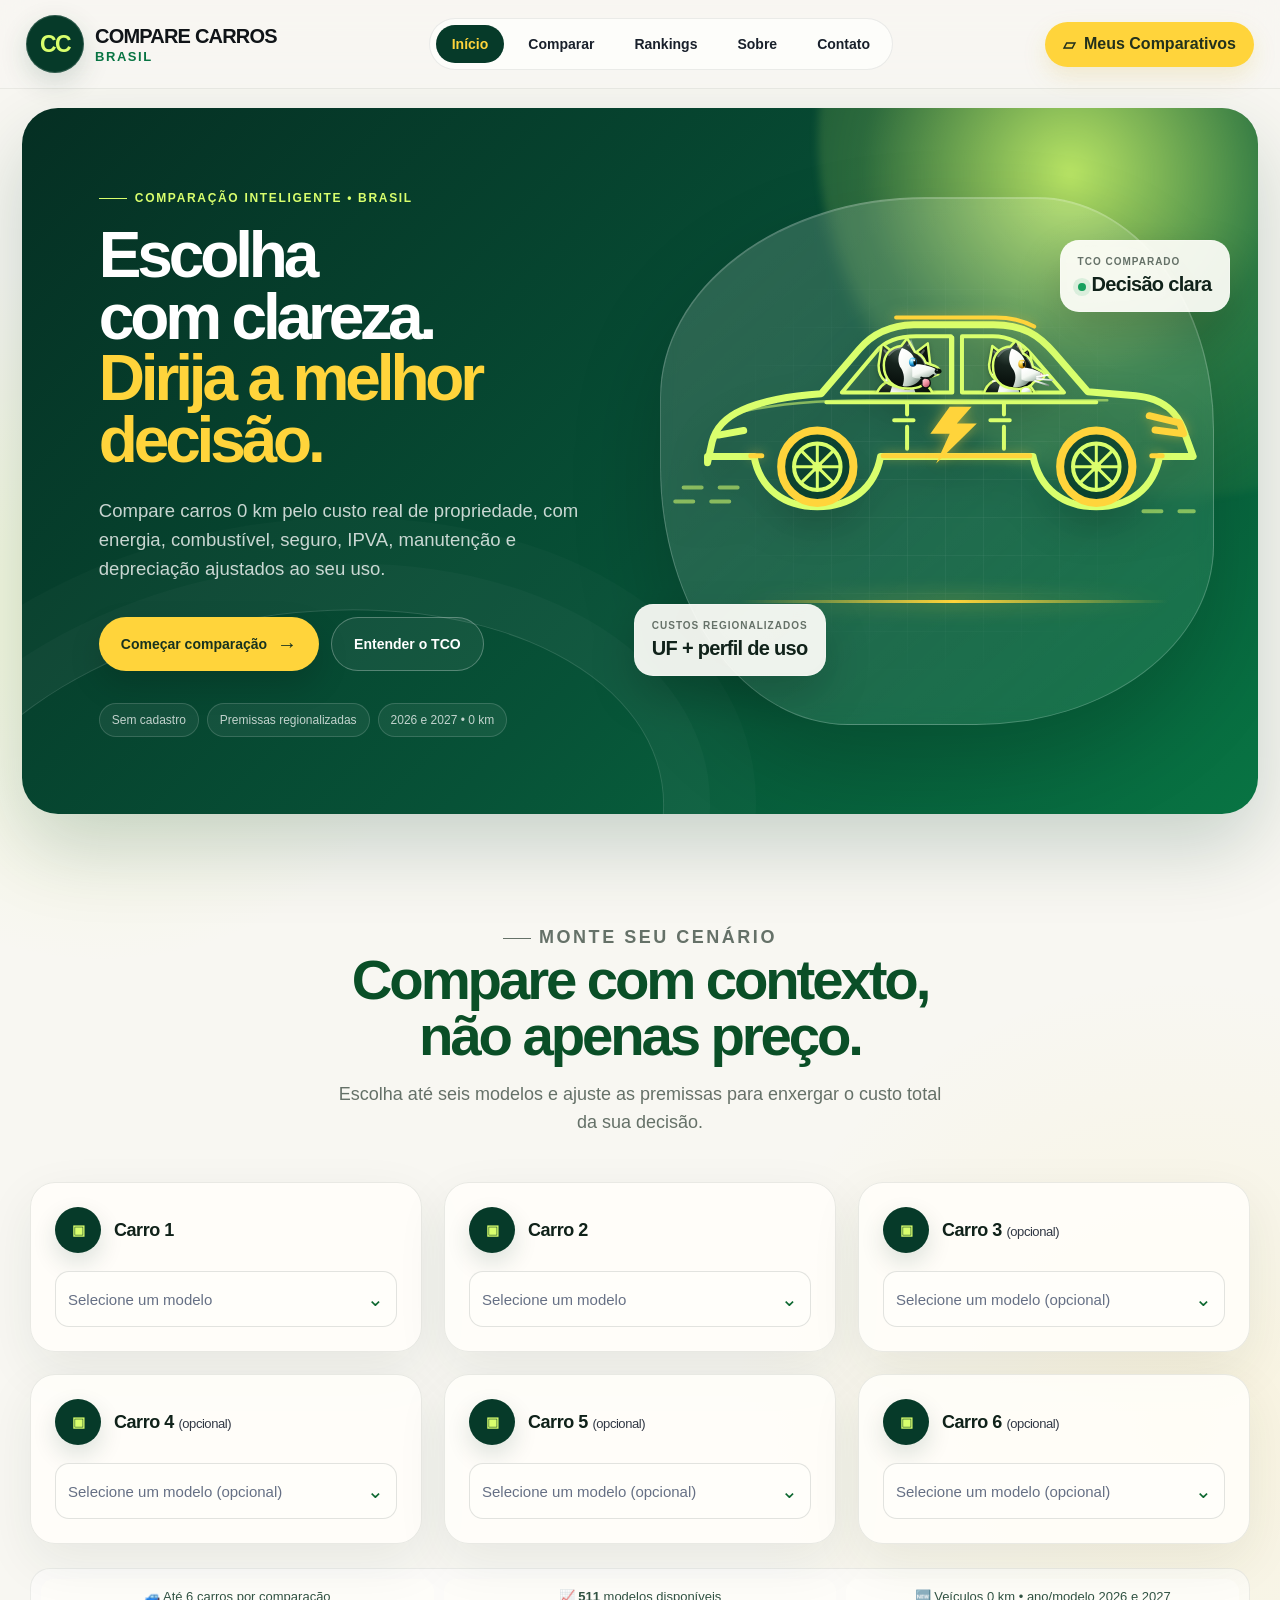
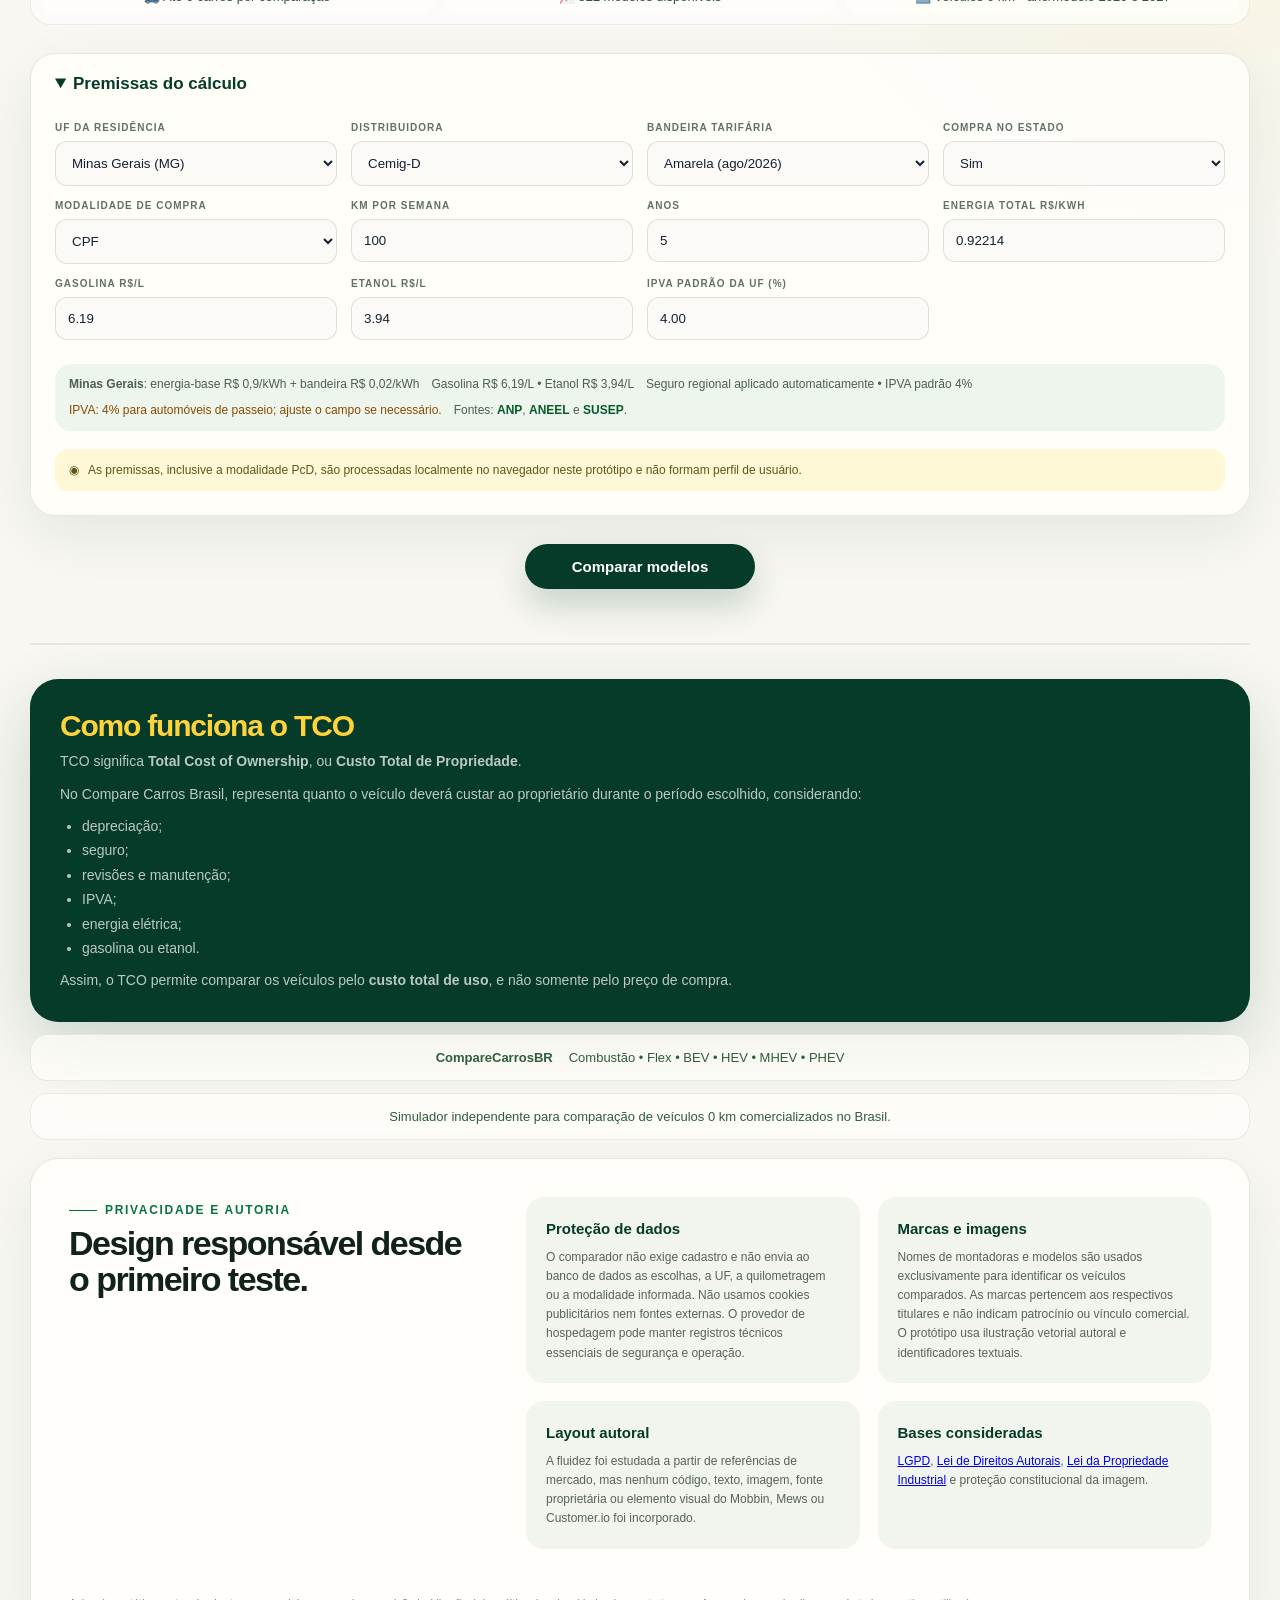
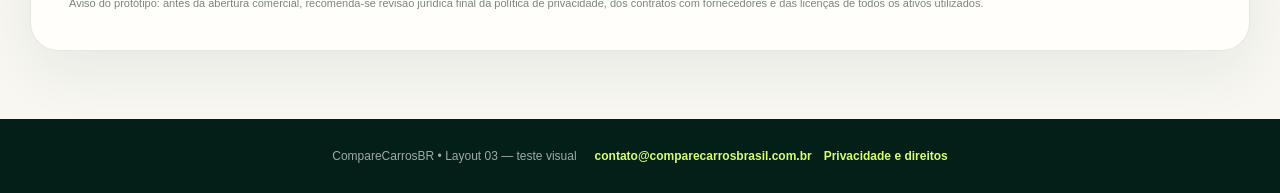
==== commit b9350093: "Add filled profile heads for cat and border collie" ====
--- a/layout03.html
+++ b/layout03.html
@@ -1,4 +1,4 @@
-<!doctype html><html lang="pt-BR"><head><meta charset="utf-8"><meta name="viewport" content="width=device-width,initial-scale=1"><meta name="theme-color" content="#ffffff"><title>CompareCarrosBR — Layout 03 Fluid Test</title><meta name="description" content="Compare carros 0 km por custo total de propriedade, com premissas regionalizadas e visualização dinâmica."><link rel="stylesheet" href="styles.css?v=4"><link rel="stylesheet" href="regional.css"><link rel="stylesheet" href="navigation.css?v=4"><link rel="stylesheet" href="layout03-fluid.css?v=8"></head><body class="layout03">
+<!doctype html><html lang="pt-BR"><head><meta charset="utf-8"><meta name="viewport" content="width=device-width,initial-scale=1"><meta name="theme-color" content="#ffffff"><title>CompareCarrosBR — Layout 03 Fluid Test</title><meta name="description" content="Compare carros 0 km por custo total de propriedade, com premissas regionalizadas e visualização dinâmica."><link rel="stylesheet" href="styles.css?v=4"><link rel="stylesheet" href="regional.css"><link rel="stylesheet" href="navigation.css?v=4"><link rel="stylesheet" href="layout03-fluid.css?v=9"></head><body class="layout03">
 <header class="topbar"><div class="navwrap"><a class="brand" href="#inicio" aria-label="Compare Carros Brasil"><span class="ccmark">CC</span><span class="brandwords"><strong>COMPARE CARROS</strong><em>BRASIL</em></span></a><nav class="mainnav"><a class="active" href="#inicio">Início</a><a href="#comparar">Comparar</a><a href="#rankings">Rankings</a><a href="#sobre">Sobre</a><a href="#contato">Contato</a></nav><a class="saved" href="#comparar"><span>▱</span> Meus Comparativos</a></div></header>
 <main><section id="inicio" class="hero" aria-label="Compare Carros Brasil">
 <div class="heroContent">
@@ -42,7 +42,7 @@
 <g class="suvRearDog" clip-path="url(#suvRearWindowClip)" aria-hidden="true">
 <path class="suvDogBody" d="M313 169C317 143 333 132 359 132C387 132 404 145 408 169H313Z" fill="url(#animalBlack3D)" stroke="currentColor" stroke-width="2.5"/>
 <path class="suvDogChest" d="M344 134C349 146 359 153 370 134L382 169H333L344 134Z" fill="url(#animalWhite3D)"/>
-<g class="suvDogHeadTurn">
+<g class="suvDogHeadFront">
 <path class="suvDogHead" d="M320 111L325 78L346 95C353 91 365 91 374 95L396 78L400 112C402 133 386 146 360 146C335 146 319 133 320 111Z" fill="url(#animalBlack3D)" stroke="currentColor" stroke-width="2.5" stroke-linejoin="round"/><path class="suvAnimalFurGlow" d="M329 89C338 98 341 105 340 116M390 89C382 98 380 106 381 116" stroke="rgba(255,255,255,.28)" stroke-width="2.2" stroke-linecap="round"/>
 <path class="suvDogBlaze" d="M360 91C351 101 350 113 354 121C358 129 357 138 351 145C365 148 378 143 384 133C376 129 371 122 372 114C373 103 368 96 360 91Z" fill="url(#animalWhite3D)"/>
 <path class="suvDogCheeks" d="M333 122C338 117 346 119 351 128C348 138 339 141 330 135L333 122ZM372 127C378 118 388 117 394 123L393 136C384 141 376 138 372 127Z" fill="url(#animalWhite3D)"/>
@@ -57,11 +57,25 @@
 <path class="suvDogSmile" d="M363 131Q356 137 351 132M363 131Q370 138 377 132" stroke="#07100C" stroke-width="2" stroke-linecap="round"/>
 <path class="suvDogTongue" d="M356 135C358 132 368 132 371 135V143C370 151 358 151 357 143L356 135Z" fill="url(#tongue3D)" stroke="#07100C" stroke-width="1.3"/>
 </g>
+<g class="suvDogHeadProfile">
+<path class="suvDogProfileMass" d="M328 112C328 95 338 84 355 82L364 70L376 91C384 94 390 100 393 108L407 113C414 116 417 121 412 126L398 131C394 142 382 148 365 148C343 148 328 134 328 112Z" fill="url(#animalBlack3D)" stroke="currentColor" stroke-width="2.5" stroke-linejoin="round"/>
+<path class="suvDogProfileBlaze" d="M356 85C349 96 349 108 355 117C359 124 361 133 357 144C368 147 381 141 386 131C378 124 374 116 376 106C375 96 368 89 356 85Z" fill="url(#animalWhite3D)"/>
+<path class="suvDogProfileMuzzle" d="M372 111C385 109 401 113 412 120L410 127C397 132 383 135 372 130Z" fill="url(#animalWhite3D)"/>
+<path d="M365 82L370 74L377 92" fill="rgba(255,255,255,.12)" stroke="rgba(255,255,255,.3)" stroke-width="1.5"/>
+<ellipse cx="373" cy="107" rx="6.2" ry="7.2" fill="url(#dogEye3D)"/>
+<ellipse cx="376" cy="107" rx="2.2" ry="4.8" fill="#06110D"/>
+<circle class="suvEyeShine" cx="375" cy="104" r="1.5" fill="#FFFFFF"/>
+<ellipse class="suvDogProfileNose" cx="412" cy="121" rx="5.3" ry="4.2" fill="#07100C"/>
+<circle cx="410.5" cy="119.5" r="1" fill="rgba(255,255,255,.68)"/>
+<path d="M405 127Q397 135 386 131" stroke="#07100C" stroke-width="2" stroke-linecap="round"/>
+<path class="suvDogProfileTongue" d="M390 132C396 131 400 134 400 139C400 147 391 150 387 143L387 135L390 132Z" fill="url(#tongue3D)" stroke="#07100C" stroke-width="1.2"/>
+<path class="suvAnimalFurGlow" d="M336 96C341 89 347 86 353 85M382 96C388 101 391 106 392 111" stroke="rgba(255,255,255,.28)" stroke-width="2" stroke-linecap="round"/>
+</g>
 </g>
 <g class="suvDriverCat" clip-path="url(#suvDriverWindowClip)" aria-hidden="true">
 <path class="suvCatBody" d="M481 169C482 143 495 132 519 131C545 130 561 144 566 169H481Z" fill="url(#animalBlack3D)" stroke="currentColor" stroke-width="2.5"/>
 <path class="suvCatChest" d="M510 134C515 143 522 148 532 134L541 165H501L510 134Z" fill="url(#animalWhite3D)"/>
-<g class="suvCatHeadTurn">
+<g class="suvCatHeadFront">
 <path class="suvCatHead" d="M491 111L496 82L514 96C521 92 531 92 538 96L554 83L557 112C558 130 546 141 525 141C504 141 491 130 491 111Z" fill="url(#animalBlack3D)" stroke="currentColor" stroke-width="2.5" stroke-linejoin="round"/><path class="suvAnimalFurGlow" d="M499 91C507 98 509 106 508 116M550 92C544 99 543 106 544 115" stroke="rgba(255,255,255,.26)" stroke-width="2" stroke-linecap="round"/>
 <path class="suvCatBlaze" d="M524 94C518 103 519 114 523 121C526 126 526 133 523 140C533 141 541 137 545 130C539 127 536 121 537 115C538 106 533 99 524 94Z" fill="url(#animalWhite3D)"/>
 <ellipse class="suvCatMuzzle" cx="530" cy="127" rx="16" ry="11" fill="url(#animalWhite3D)"/>
@@ -73,6 +87,19 @@
 </g>
 <path class="suvCatNose" d="M532 123L538 125L533 130Z" fill="#EFA0A7"/><circle class="suvNoseShine" cx="534" cy="125" r=".8" fill="#FFFFFF"/>
 <path class="suvCatWhiskers" d="M538 129L560 126M539 133L563 134M515 129L497 126M515 133L497 137" stroke="#FFFDF5" stroke-width="1.8" stroke-linecap="round"/>
+</g>
+<g class="suvCatHeadProfile">
+<path class="suvCatProfileMass" d="M497 113C497 95 508 84 524 83L533 73L544 94C552 98 557 105 559 114L570 120C577 123 579 128 574 133L561 137C555 146 544 150 529 148C509 147 497 134 497 113Z" fill="url(#animalBlack3D)" stroke="currentColor" stroke-width="2.5" stroke-linejoin="round"/>
+<path class="suvCatProfileBlaze" d="M526 86C520 98 521 109 528 118C533 125 533 135 528 145C540 148 551 142 555 134C548 127 545 119 547 109C546 99 539 91 526 86Z" fill="url(#animalWhite3D)"/>
+<path class="suvCatProfileMuzzle" d="M541 116C552 115 565 119 575 126L572 133C562 137 551 139 541 134Z" fill="url(#animalWhite3D)"/>
+<path d="M534 84L538 77L544 95" fill="rgba(239,160,167,.22)" stroke="rgba(255,255,255,.3)" stroke-width="1.4"/>
+<ellipse cx="542" cy="110" rx="5.8" ry="6.8" fill="url(#catEye3D)"/>
+<ellipse cx="545" cy="110" rx="2" ry="4.6" fill="#07100C"/>
+<circle class="suvEyeShine" cx="544" cy="107" r="1.3" fill="#FFFFFF"/>
+<path d="M570 124L576 127L571 132Z" fill="#EFA0A7"/>
+<circle cx="572" cy="126" r=".8" fill="#FFFFFF"/>
+<path class="suvCatProfileWhiskers" d="M565 130L587 126M565 133L589 135M562 136L583 143" stroke="url(#animalWhite3D)" stroke-width="1.7" stroke-linecap="round"/>
+<path class="suvAnimalFurGlow" d="M505 98C510 90 517 86 523 85M550 101C555 106 557 111 558 116" stroke="rgba(255,255,255,.26)" stroke-width="2" stroke-linecap="round"/>
 </g>
 <path class="suvCatPaw" d="M540 151C543 144 553 144 556 151V159H539L540 151Z" fill="url(#animalWhite3D)" stroke="currentColor" stroke-width="1.5"/>
 </g>
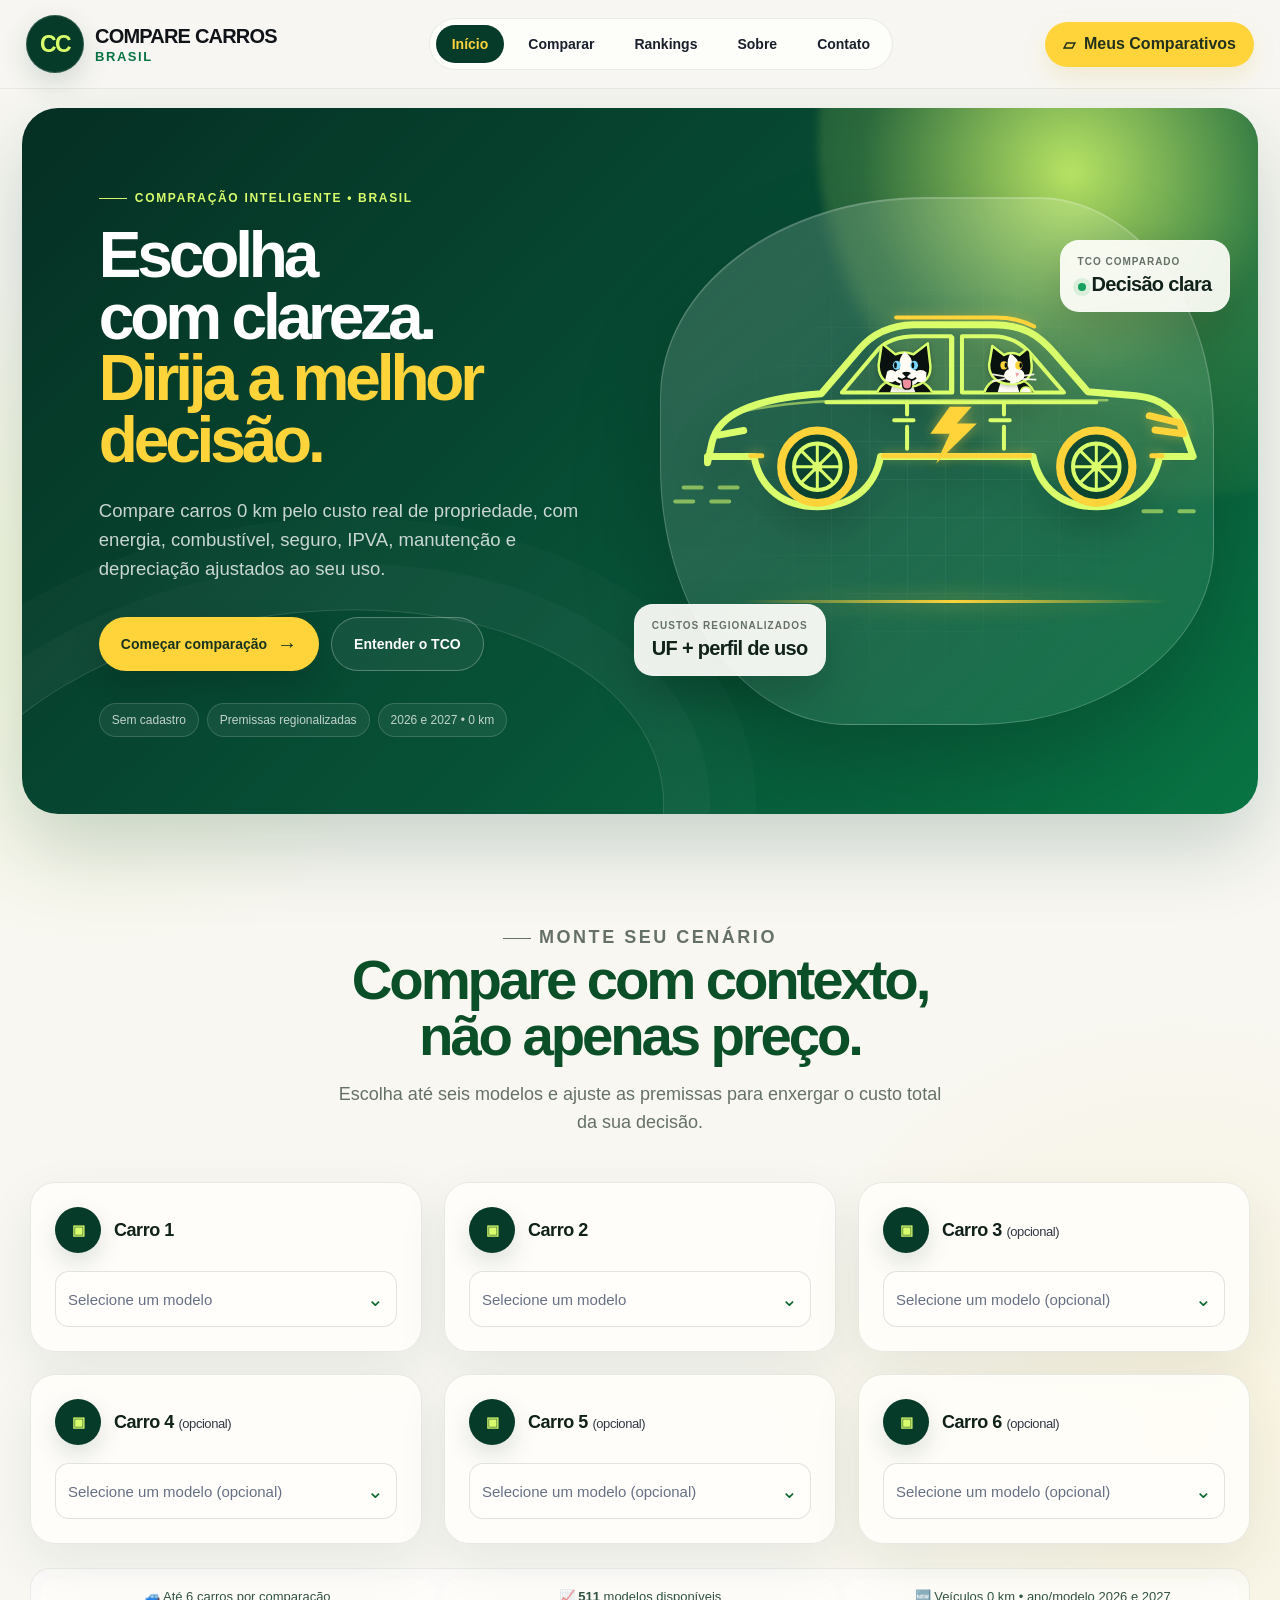
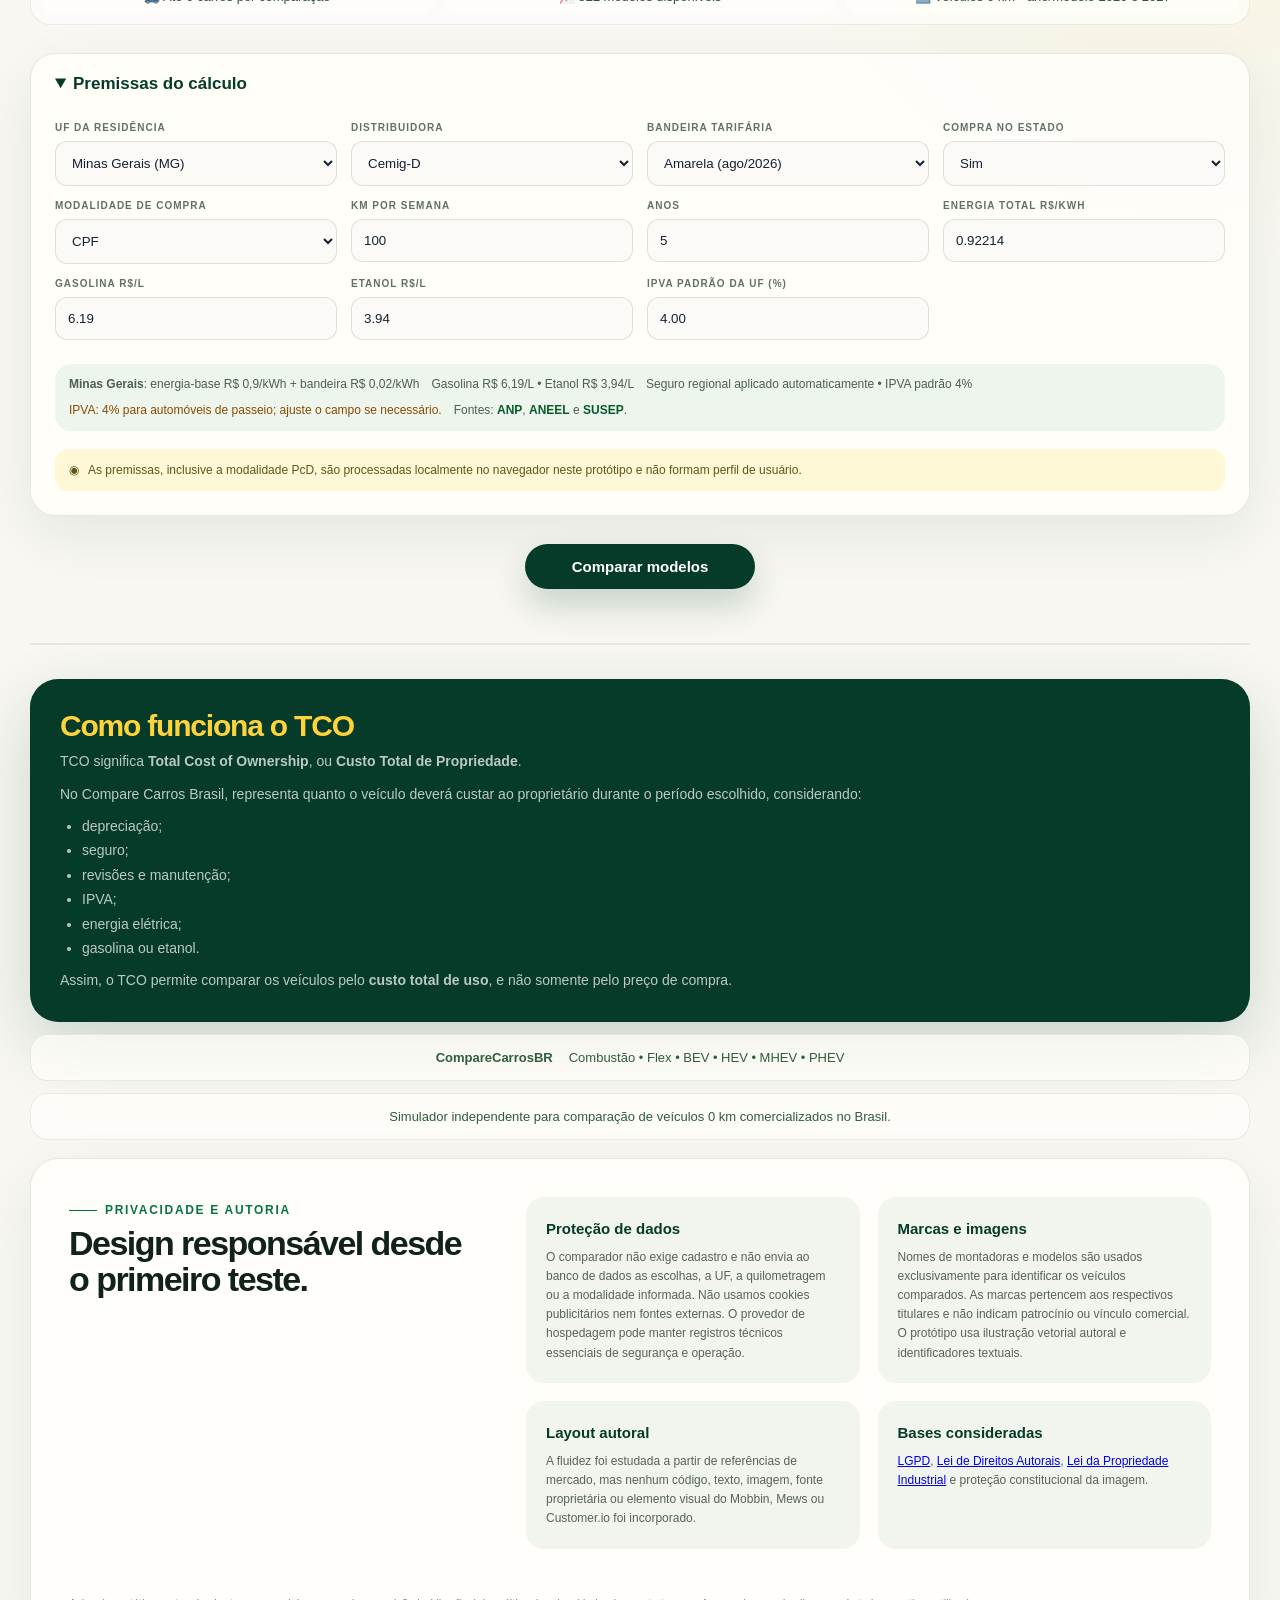
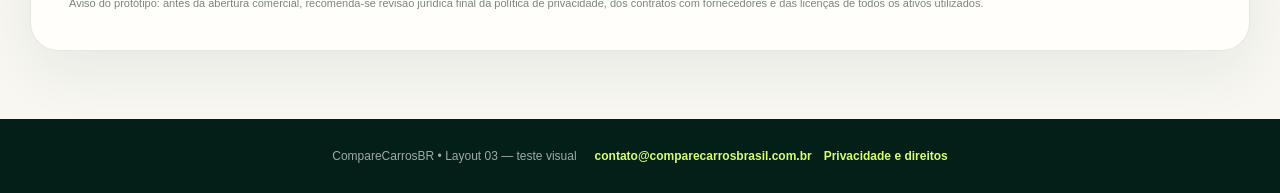
==== commit bfbc3af5: "Restore Layout 03 animal scene to V7" ====
--- a/layout03.html
+++ b/layout03.html
@@ -1,4 +1,4 @@
-<!doctype html><html lang="pt-BR"><head><meta charset="utf-8"><meta name="viewport" content="width=device-width,initial-scale=1"><meta name="theme-color" content="#ffffff"><title>CompareCarrosBR — Layout 03 Fluid Test</title><meta name="description" content="Compare carros 0 km por custo total de propriedade, com premissas regionalizadas e visualização dinâmica."><link rel="stylesheet" href="styles.css?v=4"><link rel="stylesheet" href="regional.css"><link rel="stylesheet" href="navigation.css?v=4"><link rel="stylesheet" href="layout03-fluid.css?v=9"></head><body class="layout03">
+<!doctype html><html lang="pt-BR"><head><meta charset="utf-8"><meta name="viewport" content="width=device-width,initial-scale=1"><meta name="theme-color" content="#ffffff"><title>CompareCarrosBR — Layout 03 Fluid Test</title><meta name="description" content="Compare carros 0 km por custo total de propriedade, com premissas regionalizadas e visualização dinâmica."><link rel="stylesheet" href="styles.css?v=4"><link rel="stylesheet" href="regional.css"><link rel="stylesheet" href="navigation.css?v=4"><link rel="stylesheet" href="layout03-fluid.css?v=6"></head><body class="layout03">
 <header class="topbar"><div class="navwrap"><a class="brand" href="#inicio" aria-label="Compare Carros Brasil"><span class="ccmark">CC</span><span class="brandwords"><strong>COMPARE CARROS</strong><em>BRASIL</em></span></a><nav class="mainnav"><a class="active" href="#inicio">Início</a><a href="#comparar">Comparar</a><a href="#rankings">Rankings</a><a href="#sobre">Sobre</a><a href="#contato">Contato</a></nav><a class="saved" href="#comparar"><span>▱</span> Meus Comparativos</a></div></header>
 <main><section id="inicio" class="hero" aria-label="Compare Carros Brasil">
 <div class="heroContent">
@@ -13,25 +13,6 @@
 <defs>
 <clipPath id="suvDriverWindowClip"><path d="M449 67H497C521 67 540 76 556 95L607 154H449V67Z"/></clipPath>
 <clipPath id="suvRearWindowClip"><path d="M263 154L316 91C330 74 350 67 378 67H432V154H263Z"/></clipPath>
-<radialGradient id="animalBlack3D" cx="30%" cy="18%" r="90%">
-<stop offset="0%" stop-color="#43584E"/><stop offset="38%" stop-color="#16231D"/><stop offset="100%" stop-color="#020705"/>
-</radialGradient>
-<linearGradient id="animalWhite3D" x1="18%" y1="8%" x2="82%" y2="94%">
-<stop offset="0%" stop-color="#FFFFFF"/><stop offset="45%" stop-color="#F4F8F3"/><stop offset="78%" stop-color="#BCCBC1"/><stop offset="100%" stop-color="#76897D"/>
-</linearGradient>
-<radialGradient id="dogEye3D" cx="34%" cy="28%" r="72%">
-<stop offset="0%" stop-color="#E9FBFF"/><stop offset="28%" stop-color="#72D9FF"/><stop offset="70%" stop-color="#168BCB"/><stop offset="100%" stop-color="#063C6A"/>
-</radialGradient>
-<radialGradient id="catEye3D" cx="34%" cy="28%" r="72%">
-<stop offset="0%" stop-color="#FFF8AF"/><stop offset="35%" stop-color="#FFD43B"/><stop offset="100%" stop-color="#A76C00"/>
-</radialGradient>
-<linearGradient id="tongue3D" x1="20%" y1="5%" x2="80%" y2="100%">
-<stop offset="0%" stop-color="#FFD0D7"/><stop offset="50%" stop-color="#F18E9E"/><stop offset="100%" stop-color="#A63F58"/>
-</linearGradient>
-<filter id="animalDepth" x="-45%" y="-45%" width="190%" height="200%">
-<feDropShadow dx="1.8" dy="3.2" stdDeviation="2.3" flood-color="#00140C" flood-opacity=".62"/>
-<feDropShadow dx="-1" dy="-1" stdDeviation="1.1" flood-color="#D9FF6D" flood-opacity=".22"/>
-</filter>
 </defs>
 <g class="suvMotionGroup">
 <path class="suvTrail" d="M18 301H112M5 323H92M730 338H808" stroke="currentColor" stroke-width="4" stroke-linecap="round"/>
@@ -40,68 +21,37 @@
 <path class="suvWindow" d="M263 154L316 91C330 74 350 67 378 67H432V154H263Z"/>
 <path class="suvWindow" d="M449 67H497C521 67 540 76 556 95L607 154H449V67Z"/>
 <g class="suvRearDog" clip-path="url(#suvRearWindowClip)" aria-hidden="true">
-<path class="suvDogBody" d="M313 169C317 143 333 132 359 132C387 132 404 145 408 169H313Z" fill="url(#animalBlack3D)" stroke="currentColor" stroke-width="2.5"/>
-<path class="suvDogChest" d="M344 134C349 146 359 153 370 134L382 169H333L344 134Z" fill="url(#animalWhite3D)"/>
-<g class="suvDogHeadFront">
-<path class="suvDogHead" d="M320 111L325 78L346 95C353 91 365 91 374 95L396 78L400 112C402 133 386 146 360 146C335 146 319 133 320 111Z" fill="url(#animalBlack3D)" stroke="currentColor" stroke-width="2.5" stroke-linejoin="round"/><path class="suvAnimalFurGlow" d="M329 89C338 98 341 105 340 116M390 89C382 98 380 106 381 116" stroke="rgba(255,255,255,.28)" stroke-width="2.2" stroke-linecap="round"/>
-<path class="suvDogBlaze" d="M360 91C351 101 350 113 354 121C358 129 357 138 351 145C365 148 378 143 384 133C376 129 371 122 372 114C373 103 368 96 360 91Z" fill="url(#animalWhite3D)"/>
-<path class="suvDogCheeks" d="M333 122C338 117 346 119 351 128C348 138 339 141 330 135L333 122ZM372 127C378 118 388 117 394 123L393 136C384 141 376 138 372 127Z" fill="url(#animalWhite3D)"/>
-<ellipse class="suvDogMuzzle" cx="363" cy="129" rx="20" ry="13" fill="url(#animalWhite3D)"/>
+<path class="suvDogBody" d="M313 169C317 143 333 132 359 132C387 132 404 145 408 169H313Z" fill="#0A120F" stroke="currentColor" stroke-width="2.5"/>
+<path class="suvDogChest" d="M344 134C349 146 359 153 370 134L382 169H333L344 134Z" fill="#FFFDF5"/>
+<path class="suvDogHead" d="M320 111L325 78L346 95C353 91 365 91 374 95L396 78L400 112C402 133 386 146 360 146C335 146 319 133 320 111Z" fill="#0A120F" stroke="currentColor" stroke-width="2.5" stroke-linejoin="round"/>
+<path class="suvDogBlaze" d="M360 91C351 101 350 113 354 121C358 129 357 138 351 145C365 148 378 143 384 133C376 129 371 122 372 114C373 103 368 96 360 91Z" fill="#FFFDF5"/>
+<path class="suvDogCheeks" d="M333 122C338 117 346 119 351 128C348 138 339 141 330 135L333 122ZM372 127C378 118 388 117 394 123L393 136C384 141 376 138 372 127Z" fill="#FFFDF5"/>
+<ellipse class="suvDogMuzzle" cx="363" cy="129" rx="20" ry="13" fill="#FFFDF5"/>
 <g class="suvDogEyes">
-<ellipse cx="348" cy="112" rx="6" ry="7" fill="url(#dogEye3D)"/>
-<ellipse cx="375" cy="112" rx="6" ry="7" fill="url(#dogEye3D)"/>
+<ellipse cx="348" cy="112" rx="6" ry="7" fill="#79D7FF"/>
+<ellipse cx="375" cy="112" rx="6" ry="7" fill="#79D7FF"/>
 <ellipse class="suvDogPupil" cx="346" cy="112" rx="2.2" ry="4.7" fill="#06110D"/>
-<ellipse class="suvDogPupil" cx="373" cy="112" rx="2.2" ry="4.7" fill="#06110D"/><circle class="suvEyeShine" cx="350" cy="109" r="1.5" fill="#FFFFFF"/><circle class="suvEyeShine" cx="377" cy="109" r="1.5" fill="#FFFFFF"/>
+<ellipse class="suvDogPupil" cx="373" cy="112" rx="2.2" ry="4.7" fill="#06110D"/>
 </g>
-<path class="suvDogNose" d="M356 124Q363 120 370 124L363 131L356 124Z" fill="#07100C"/><path class="suvNoseShine" d="M359 124Q362 122 365 123" stroke="rgba(255,255,255,.62)" stroke-width="1.2" stroke-linecap="round"/>
+<path class="suvDogNose" d="M356 124Q363 120 370 124L363 131L356 124Z" fill="#07100C"/>
 <path class="suvDogSmile" d="M363 131Q356 137 351 132M363 131Q370 138 377 132" stroke="#07100C" stroke-width="2" stroke-linecap="round"/>
-<path class="suvDogTongue" d="M356 135C358 132 368 132 371 135V143C370 151 358 151 357 143L356 135Z" fill="url(#tongue3D)" stroke="#07100C" stroke-width="1.3"/>
-</g>
-<g class="suvDogHeadProfile">
-<path class="suvDogProfileMass" d="M328 112C328 95 338 84 355 82L364 70L376 91C384 94 390 100 393 108L407 113C414 116 417 121 412 126L398 131C394 142 382 148 365 148C343 148 328 134 328 112Z" fill="url(#animalBlack3D)" stroke="currentColor" stroke-width="2.5" stroke-linejoin="round"/>
-<path class="suvDogProfileBlaze" d="M356 85C349 96 349 108 355 117C359 124 361 133 357 144C368 147 381 141 386 131C378 124 374 116 376 106C375 96 368 89 356 85Z" fill="url(#animalWhite3D)"/>
-<path class="suvDogProfileMuzzle" d="M372 111C385 109 401 113 412 120L410 127C397 132 383 135 372 130Z" fill="url(#animalWhite3D)"/>
-<path d="M365 82L370 74L377 92" fill="rgba(255,255,255,.12)" stroke="rgba(255,255,255,.3)" stroke-width="1.5"/>
-<ellipse cx="373" cy="107" rx="6.2" ry="7.2" fill="url(#dogEye3D)"/>
-<ellipse cx="376" cy="107" rx="2.2" ry="4.8" fill="#06110D"/>
-<circle class="suvEyeShine" cx="375" cy="104" r="1.5" fill="#FFFFFF"/>
-<ellipse class="suvDogProfileNose" cx="412" cy="121" rx="5.3" ry="4.2" fill="#07100C"/>
-<circle cx="410.5" cy="119.5" r="1" fill="rgba(255,255,255,.68)"/>
-<path d="M405 127Q397 135 386 131" stroke="#07100C" stroke-width="2" stroke-linecap="round"/>
-<path class="suvDogProfileTongue" d="M390 132C396 131 400 134 400 139C400 147 391 150 387 143L387 135L390 132Z" fill="url(#tongue3D)" stroke="#07100C" stroke-width="1.2"/>
-<path class="suvAnimalFurGlow" d="M336 96C341 89 347 86 353 85M382 96C388 101 391 106 392 111" stroke="rgba(255,255,255,.28)" stroke-width="2" stroke-linecap="round"/>
-</g>
+<path class="suvDogTongue" d="M356 135C358 132 368 132 371 135V143C370 151 358 151 357 143L356 135Z" fill="#F18E9E" stroke="#07100C" stroke-width="1.3"/>
 </g>
 <g class="suvDriverCat" clip-path="url(#suvDriverWindowClip)" aria-hidden="true">
-<path class="suvCatBody" d="M481 169C482 143 495 132 519 131C545 130 561 144 566 169H481Z" fill="url(#animalBlack3D)" stroke="currentColor" stroke-width="2.5"/>
-<path class="suvCatChest" d="M510 134C515 143 522 148 532 134L541 165H501L510 134Z" fill="url(#animalWhite3D)"/>
-<g class="suvCatHeadFront">
-<path class="suvCatHead" d="M491 111L496 82L514 96C521 92 531 92 538 96L554 83L557 112C558 130 546 141 525 141C504 141 491 130 491 111Z" fill="url(#animalBlack3D)" stroke="currentColor" stroke-width="2.5" stroke-linejoin="round"/><path class="suvAnimalFurGlow" d="M499 91C507 98 509 106 508 116M550 92C544 99 543 106 544 115" stroke="rgba(255,255,255,.26)" stroke-width="2" stroke-linecap="round"/>
-<path class="suvCatBlaze" d="M524 94C518 103 519 114 523 121C526 126 526 133 523 140C533 141 541 137 545 130C539 127 536 121 537 115C538 106 533 99 524 94Z" fill="url(#animalWhite3D)"/>
-<ellipse class="suvCatMuzzle" cx="530" cy="127" rx="16" ry="11" fill="url(#animalWhite3D)"/>
+<path class="suvCatBody" d="M481 169C482 143 495 132 519 131C545 130 561 144 566 169H481Z" fill="#0B1511" stroke="currentColor" stroke-width="2.5"/>
+<path class="suvCatChest" d="M510 134C515 143 522 148 532 134L541 165H501L510 134Z" fill="#FFFDF5"/>
+<path class="suvCatHead" d="M491 111L496 82L514 96C521 92 531 92 538 96L554 83L557 112C558 130 546 141 525 141C504 141 491 130 491 111Z" fill="#0A120F" stroke="currentColor" stroke-width="2.5" stroke-linejoin="round"/>
+<path class="suvCatBlaze" d="M524 94C518 103 519 114 523 121C526 126 526 133 523 140C533 141 541 137 545 130C539 127 536 121 537 115C538 106 533 99 524 94Z" fill="#FFFDF5"/>
+<ellipse class="suvCatMuzzle" cx="530" cy="127" rx="16" ry="11" fill="#FFFDF5"/>
 <g class="suvCatEyes">
-<ellipse cx="514" cy="112" rx="5.5" ry="6.5" fill="url(#catEye3D)"/>
-<ellipse cx="537" cy="112" rx="5.5" ry="6.5" fill="url(#catEye3D)"/>
+<ellipse cx="514" cy="112" rx="5.5" ry="6.5" fill="#FFD43B"/>
+<ellipse cx="537" cy="112" rx="5.5" ry="6.5" fill="#FFD43B"/>
 <ellipse class="suvCatPupil" cx="517" cy="112" rx="2" ry="4.5" fill="#07100C"/>
-<ellipse class="suvCatPupil" cx="540" cy="112" rx="2" ry="4.5" fill="#07100C"/><circle class="suvEyeShine" cx="516" cy="109" r="1.3" fill="#FFFFFF"/><circle class="suvEyeShine" cx="539" cy="109" r="1.3" fill="#FFFFFF"/>
+<ellipse class="suvCatPupil" cx="540" cy="112" rx="2" ry="4.5" fill="#07100C"/>
 </g>
-<path class="suvCatNose" d="M532 123L538 125L533 130Z" fill="#EFA0A7"/><circle class="suvNoseShine" cx="534" cy="125" r=".8" fill="#FFFFFF"/>
+<path class="suvCatNose" d="M532 123L538 125L533 130Z" fill="#EFA0A7"/>
 <path class="suvCatWhiskers" d="M538 129L560 126M539 133L563 134M515 129L497 126M515 133L497 137" stroke="#FFFDF5" stroke-width="1.8" stroke-linecap="round"/>
-</g>
-<g class="suvCatHeadProfile">
-<path class="suvCatProfileMass" d="M497 113C497 95 508 84 524 83L533 73L544 94C552 98 557 105 559 114L570 120C577 123 579 128 574 133L561 137C555 146 544 150 529 148C509 147 497 134 497 113Z" fill="url(#animalBlack3D)" stroke="currentColor" stroke-width="2.5" stroke-linejoin="round"/>
-<path class="suvCatProfileBlaze" d="M526 86C520 98 521 109 528 118C533 125 533 135 528 145C540 148 551 142 555 134C548 127 545 119 547 109C546 99 539 91 526 86Z" fill="url(#animalWhite3D)"/>
-<path class="suvCatProfileMuzzle" d="M541 116C552 115 565 119 575 126L572 133C562 137 551 139 541 134Z" fill="url(#animalWhite3D)"/>
-<path d="M534 84L538 77L544 95" fill="rgba(239,160,167,.22)" stroke="rgba(255,255,255,.3)" stroke-width="1.4"/>
-<ellipse cx="542" cy="110" rx="5.8" ry="6.8" fill="url(#catEye3D)"/>
-<ellipse cx="545" cy="110" rx="2" ry="4.6" fill="#07100C"/>
-<circle class="suvEyeShine" cx="544" cy="107" r="1.3" fill="#FFFFFF"/>
-<path d="M570 124L576 127L571 132Z" fill="#EFA0A7"/>
-<circle cx="572" cy="126" r=".8" fill="#FFFFFF"/>
-<path class="suvCatProfileWhiskers" d="M565 130L587 126M565 133L589 135M562 136L583 143" stroke="url(#animalWhite3D)" stroke-width="1.7" stroke-linecap="round"/>
-<path class="suvAnimalFurGlow" d="M505 98C510 90 517 86 523 85M550 101C555 106 557 111 558 116" stroke="rgba(255,255,255,.26)" stroke-width="2" stroke-linecap="round"/>
-</g>
-<path class="suvCatPaw" d="M540 151C543 144 553 144 556 151V159H539L540 151Z" fill="url(#animalWhite3D)" stroke="currentColor" stroke-width="1.5"/>
+<path class="suvCatPaw" d="M540 151C543 144 553 144 556 151V159H539L540 151Z" fill="#FFFDF5" stroke="currentColor" stroke-width="1.5"/>
 </g>
 <path class="suvDetail" d="M434 69V154M239 169H657M364 171V188M364 207V241M514 171V188M514 207V241M344 197H374M493 197H523" stroke="currentColor" stroke-width="4" stroke-linecap="round"/>
 <path class="suvShoulder" d="M111 183C175 169 237 166 305 166H674" stroke="rgba(217,255,109,.55)" stroke-width="2.5" stroke-linecap="round"/>
--- a/layout03-fluid.css
+++ b/layout03-fluid.css
@@ -121,16 +121,9 @@
 .layout03 .suvSketch .suvHeadlight{animation:l3SuvLight 2.2s ease-in-out infinite}
 .layout03 .suvSketch .suvBolt{transform-box:fill-box;transform-origin:center;filter:drop-shadow(0 0 9px rgba(255,212,59,.5));animation:l3SuvEnergy 2.8s ease-in-out infinite}
 .layout03 .suvSketch .suvTrail{opacity:.56;stroke-dasharray:18 18;animation:l3SuvTrail 2.5s linear infinite}
-.layout03 .suvSketch .suvDriverCat{transform-box:fill-box;transform-origin:52% 70%;animation:l3PassengerIdle 3.8s ease-in-out infinite}
+.layout03 .suvSketch .suvDriverCat{transform-box:fill-box;transform-origin:52% 70%;animation:l3CatCounterLook 8s ease-in-out infinite}
 .layout03 .suvSketch .suvCatPupil{transform-box:fill-box;transform-origin:center;animation:l3CatCounterGaze 8s ease-in-out infinite}
-.layout03 .suvSketch .suvRearDog{transform-box:fill-box;transform-origin:52% 72%;animation:l3PassengerIdle 3.8s ease-in-out -.9s infinite}
-.layout03 .suvSketch .suvDogHeadTurn,.layout03 .suvSketch .suvCatHeadTurn{transform-box:fill-box;transform-style:preserve-3d;backface-visibility:hidden;will-change:transform;filter:url(#animalDepth)}
-.layout03 .suvSketch .suvDogBody,.layout03 .suvSketch .suvCatBody{filter:drop-shadow(0 3px 3px rgba(0,10,6,.45))}
-.layout03 .suvSketch .suvAnimalFurGlow{mix-blend-mode:screen}
-.layout03 .suvSketch .suvEyeShine{filter:drop-shadow(0 0 2px rgba(255,255,255,.9));animation:l3EyeSpark 2.4s ease-in-out infinite}
-.layout03 .suvSketch .suvNoseShine{opacity:.78}
-.layout03 .suvSketch .suvDogHeadTurn{transform-origin:70% 72%;animation:l3DogHeadTurn 8s cubic-bezier(.45,.05,.55,.95) infinite}
-.layout03 .suvSketch .suvCatHeadTurn{transform-origin:70% 72%;animation:l3CatHeadTurn 8s cubic-bezier(.45,.05,.55,.95) infinite}
+.layout03 .suvSketch .suvRearDog{transform-box:fill-box;transform-origin:52% 72%;animation:l3DogLook 8s ease-in-out infinite}
 .layout03 .suvSketch .suvDogHead{filter:drop-shadow(0 2px 3px rgba(0,0,0,.24))}
 .layout03 .suvSketch .suvDogEyes{transform-box:fill-box;transform-origin:center;animation:l3DogBlink 6.6s step-end infinite}
 .layout03 .suvSketch .suvDogPupil{transform-box:fill-box;transform-origin:center;animation:l3DogGaze 8s ease-in-out infinite}
@@ -275,12 +268,10 @@
 .motion-ready [data-reveal]{opacity:0;transform:translateY(24px);transition:opacity .75s ease,transform .75s cubic-bezier(.2,.8,.2,1)}
 .motion-ready [data-reveal].is-visible{opacity:1;transform:none}
 
-@keyframes l3PassengerIdle{0%,100%{transform:translateY(0)}50%{transform:translateY(-1.5px)}}
-@keyframes l3DogHeadTurn{0%,8%,32%,100%{transform:perspective(420px) translateZ(7px) translate3d(0,0,0) rotateY(0)}44%,78%{transform:perspective(420px) translateZ(7px) translate3d(5px,0,0) rotateY(-68deg)}90%{transform:perspective(420px) translateZ(7px) translate3d(0,0,0) rotateY(0)}}
-@keyframes l3CatHeadTurn{0%,8%,32%,100%{transform:perspective(420px) translateZ(7px) translate3d(5px,0,0) rotateY(-68deg)}44%,78%{transform:perspective(420px) translateZ(7px) translate3d(0,0,0) rotateY(0)}90%{transform:perspective(420px) translateZ(7px) translate3d(5px,0,0) rotateY(-68deg)}}
-@keyframes l3DogGaze{0%,8%,32%,100%{transform:translateX(0)}44%,78%{transform:translateX(2.5px)}90%{transform:translateX(0)}}
-@keyframes l3CatCounterGaze{0%,8%,32%,100%{transform:translateX(2.5px)}44%,78%{transform:translateX(0)}90%{transform:translateX(2.5px)}}
-@keyframes l3EyeSpark{0%,100%{opacity:.62}50%{opacity:1}}
+@keyframes l3DogLook{0%,8%,38%,100%{transform:translate3d(-3px,0,0) rotate(-2.1deg)}50%,78%{transform:translate3d(4px,-1px,0) rotate(2.4deg)}}
+@keyframes l3CatCounterLook{0%,8%,38%,100%{transform:translate3d(3px,-1px,0) rotate(2deg)}50%,78%{transform:translate3d(-3px,0,0) rotate(-2.2deg)}}
+@keyframes l3DogGaze{0%,8%,38%,100%{transform:translateX(-2px)}50%,78%{transform:translateX(2px)}}
+@keyframes l3CatCounterGaze{0%,8%,38%,100%{transform:translateX(2px)}50%,78%{transform:translateX(-2px)}}
 @keyframes l3DogBlink{0%,46%,49%,100%{transform:scaleY(1)}47%,48%{transform:scaleY(.08)}}
 @keyframes l3DogHappy{0%,100%{transform:scaleY(.94) rotate(-1deg)}50%{transform:scaleY(1.08) rotate(1deg)}}
 @keyframes l3CatBlink{0%,43%,46%,78%,81%,100%{transform:scaleY(1)}44%,45%,79%,80%{transform:scaleY(.08)}}
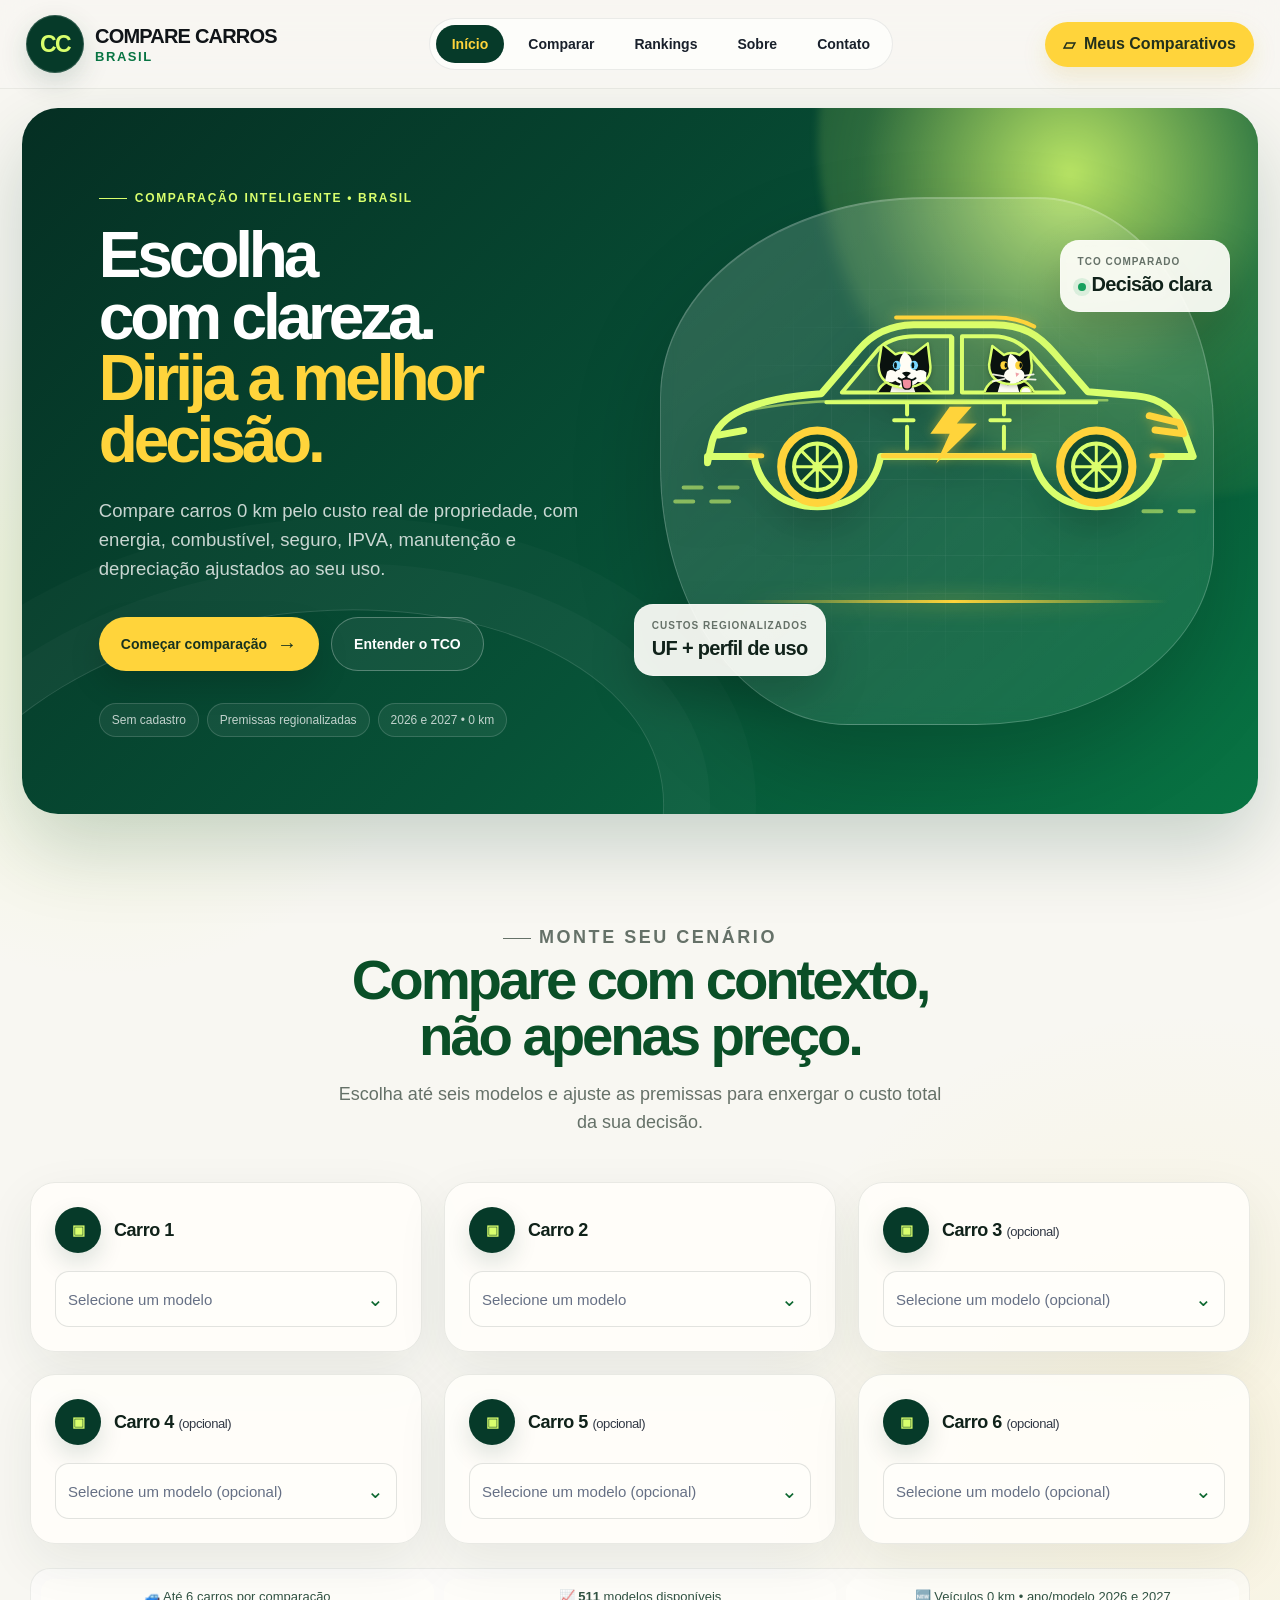
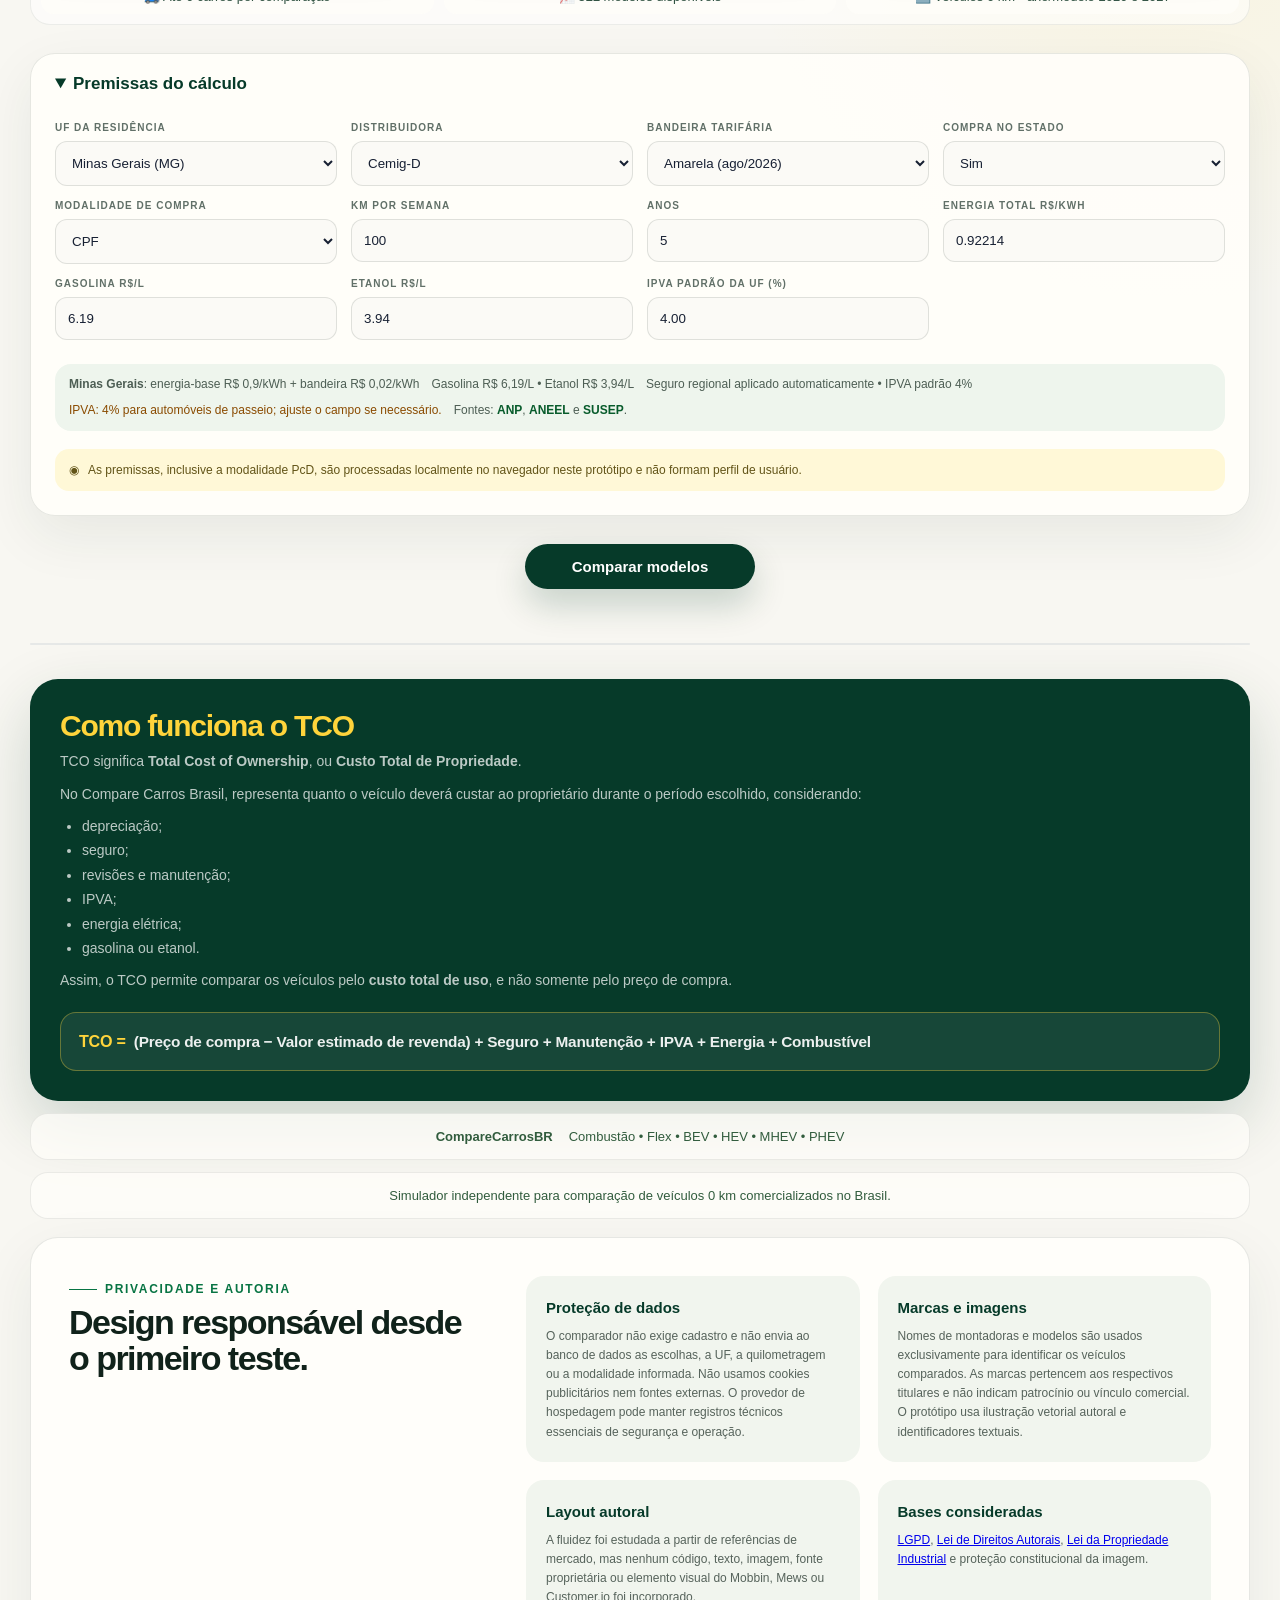
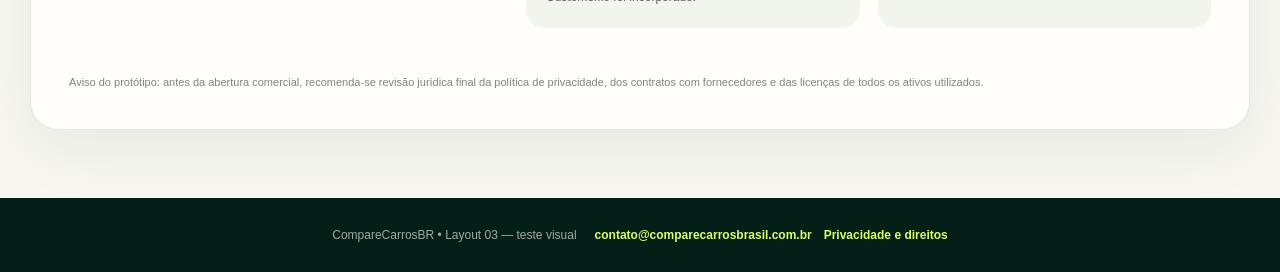
==== commit 79d340dd: "Adiciona fórmula completa do TCO ao Layout 03" ====
--- a/layout03.html
+++ b/layout03.html
@@ -1,4 +1,4 @@
-<!doctype html><html lang="pt-BR"><head><meta charset="utf-8"><meta name="viewport" content="width=device-width,initial-scale=1"><meta name="theme-color" content="#ffffff"><title>CompareCarrosBR — Layout 03 Fluid Test</title><meta name="description" content="Compare carros 0 km por custo total de propriedade, com premissas regionalizadas e visualização dinâmica."><link rel="stylesheet" href="styles.css?v=4"><link rel="stylesheet" href="regional.css"><link rel="stylesheet" href="navigation.css?v=4"><link rel="stylesheet" href="layout03-fluid.css?v=6"></head><body class="layout03">
+<!doctype html><html lang="pt-BR"><head><meta charset="utf-8"><meta name="viewport" content="width=device-width,initial-scale=1"><meta name="theme-color" content="#ffffff"><title>CompareCarrosBR — Layout 03 Fluid Test</title><meta name="description" content="Compare carros 0 km por custo total de propriedade, com premissas regionalizadas e visualização dinâmica."><link rel="stylesheet" href="styles.css?v=4"><link rel="stylesheet" href="regional.css"><link rel="stylesheet" href="navigation.css?v=4"><link rel="stylesheet" href="layout03-fluid.css?v=11"></head><body class="layout03">
 <header class="topbar"><div class="navwrap"><a class="brand" href="#inicio" aria-label="Compare Carros Brasil"><span class="ccmark">CC</span><span class="brandwords"><strong>COMPARE CARROS</strong><em>BRASIL</em></span></a><nav class="mainnav"><a class="active" href="#inicio">Início</a><a href="#comparar">Comparar</a><a href="#rankings">Rankings</a><a href="#sobre">Sobre</a><a href="#contato">Contato</a></nav><a class="saved" href="#comparar"><span>▱</span> Meus Comparativos</a></div></header>
 <main><section id="inicio" class="hero" aria-label="Compare Carros Brasil">
 <div class="heroContent">
@@ -103,7 +103,7 @@
 </div><div id="regionalMeta" class="regionalMeta"></div><p class="privacyHint"><span aria-hidden="true">◉</span><span>As premissas, inclusive a modalidade PcD, são processadas localmente no navegador neste protótipo e não formam perfil de usuário.</span></p></details>
 <div class="actionRow"><button id="compare">Comparar modelos</button></div>
 <section id="summary" class="summary"></section><section id="rankings" class="rankingsArea" aria-label="Rankings do comparativo"><section id="tableWrap" class="tablewrap"></section></section><section id="maintenanceNotes" class="maintenanceNotes" aria-live="polite"></section>
-<section id="sobre" class="notes"><h2>Como funciona o TCO</h2><p>TCO significa <strong>Total Cost of Ownership</strong>, ou <strong>Custo Total de Propriedade</strong>.</p><p>No Compare Carros Brasil, representa quanto o veículo deverá custar ao proprietário durante o período escolhido, considerando:</p><ul><li>depreciação;</li><li>seguro;</li><li>revisões e manutenção;</li><li>IPVA;</li><li>energia elétrica;</li><li>gasolina ou etanol.</li></ul><p>Assim, o TCO permite comparar os veículos pelo <strong>custo total de uso</strong>, e não somente pelo preço de compra.</p></section>
+<section id="sobre" class="notes"><h2>Como funciona o TCO</h2><p>TCO significa <strong>Total Cost of Ownership</strong>, ou <strong>Custo Total de Propriedade</strong>.</p><p>No Compare Carros Brasil, representa quanto o veículo deverá custar ao proprietário durante o período escolhido, considerando:</p><ul><li>depreciação;</li><li>seguro;</li><li>revisões e manutenção;</li><li>IPVA;</li><li>energia elétrica;</li><li>gasolina ou etanol.</li></ul><p>Assim, o TCO permite comparar os veículos pelo <strong>custo total de uso</strong>, e não somente pelo preço de compra.</p><p class="tcoFormula" aria-label="Fórmula do Custo Total de Propriedade"><strong>TCO =</strong><span>(Preço de compra − Valor estimado de revenda) + Seguro + Manutenção + IPVA + Energia + Combustível</span></p></section>
 <section class="mini"><strong>CompareCarrosBR</strong><span>Combustão • Flex • BEV • HEV • MHEV • PHEV</span></section>
 <section class="contact">Simulador independente para comparação de veículos 0 km comercializados no Brasil.</section>
 <section id="privacidade" class="legalPanel">
@@ -116,4 +116,4 @@
 </div>
 <p class="legalSmall">Aviso do protótipo: antes da abertura comercial, recomenda-se revisão jurídica final da política de privacidade, dos contratos com fornecedores e das licenças de todos os ativos utilizados.</p>
 </section>
-</section></main><footer id="contato" class="siteFooter" aria-label="Contato"><span>CompareCarrosBR • Layout 03 — teste visual</span><div class="footerLegal"><a href="mailto:contato@comparecarrosbrasil.com.br">contato@comparecarrosbrasil.com.br</a><a href="#privacidade">Privacidade e direitos</a></div></footer><script src="db.js?v=2"></script><script src="regional-db.js"></script><script src="maintenance-db.js?v=2"></script><script src="logic-layout03.js?v=1"></script><script src="navigation.js?v=4"></script><script src="layout03-motion.js?v=4"></script></body></html>
+</section></main><footer id="contato" class="siteFooter" aria-label="Contato"><span>CompareCarrosBR • Layout 03 — teste visual</span><div class="footerLegal"><a href="mailto:contato@comparecarrosbrasil.com.br">contato@comparecarrosbrasil.com.br</a><a href="#privacidade">Privacidade e direitos</a></div></footer><script src="db.js?v=2"></script><script src="regional-db.js"></script><script src="maintenance-db.js?v=2"></script><script src="logic-layout03.js?v=2"></script><script src="navigation.js?v=4"></script><script src="layout03-motion.js?v=4"></script></body></html>
--- a/layout03-fluid.css
+++ b/layout03-fluid.css
@@ -252,6 +252,14 @@
 .layout03 .notes{margin-top:34px;padding:30px;border:0;border-radius:28px;background:var(--l3-deep);color:#fff;box-shadow:0 24px 65px rgba(6,58,41,.18)}
 .layout03 .notes h2{color:var(--l3-yellow);font-family:var(--l3-display);font-size:30px;letter-spacing:-.04em}
 .layout03 .notes p,.layout03 .notes ul{color:rgba(255,255,255,.73);font-size:14px}
+.layout03 .notes .tcoFormula{
+  display:flex;flex-wrap:wrap;align-items:baseline;gap:5px 8px;margin:20px 0 0;padding:16px 18px;
+  border:1px solid rgba(255,212,59,.34);border-radius:16px;background:rgba(255,255,255,.07);
+  color:#fff;font-family:var(--l3-display);font-size:clamp(13px,1.2vw,16px);font-weight:650;
+  line-height:1.55;letter-spacing:-.015em;overflow-wrap:anywhere
+}
+.layout03 .notes .tcoFormula strong{color:var(--l3-yellow);font-size:1.05em}
+.layout03 .notes .tcoFormula span{color:rgba(255,255,255,.92)}
 .layout03 .mini,.layout03 .contact{border:1px solid rgba(16,34,26,.08);border-radius:18px;background:rgba(255,254,250,.72)}
 
 .layout03 .legalPanel{display:grid;grid-template-columns:.75fr 1.25fr;gap:46px;margin-top:18px;padding:38px;border:1px solid rgba(16,34,26,.1);border-radius:28px;background:#fffefa;box-shadow:0 20px 60px rgba(22,55,38,.07)}
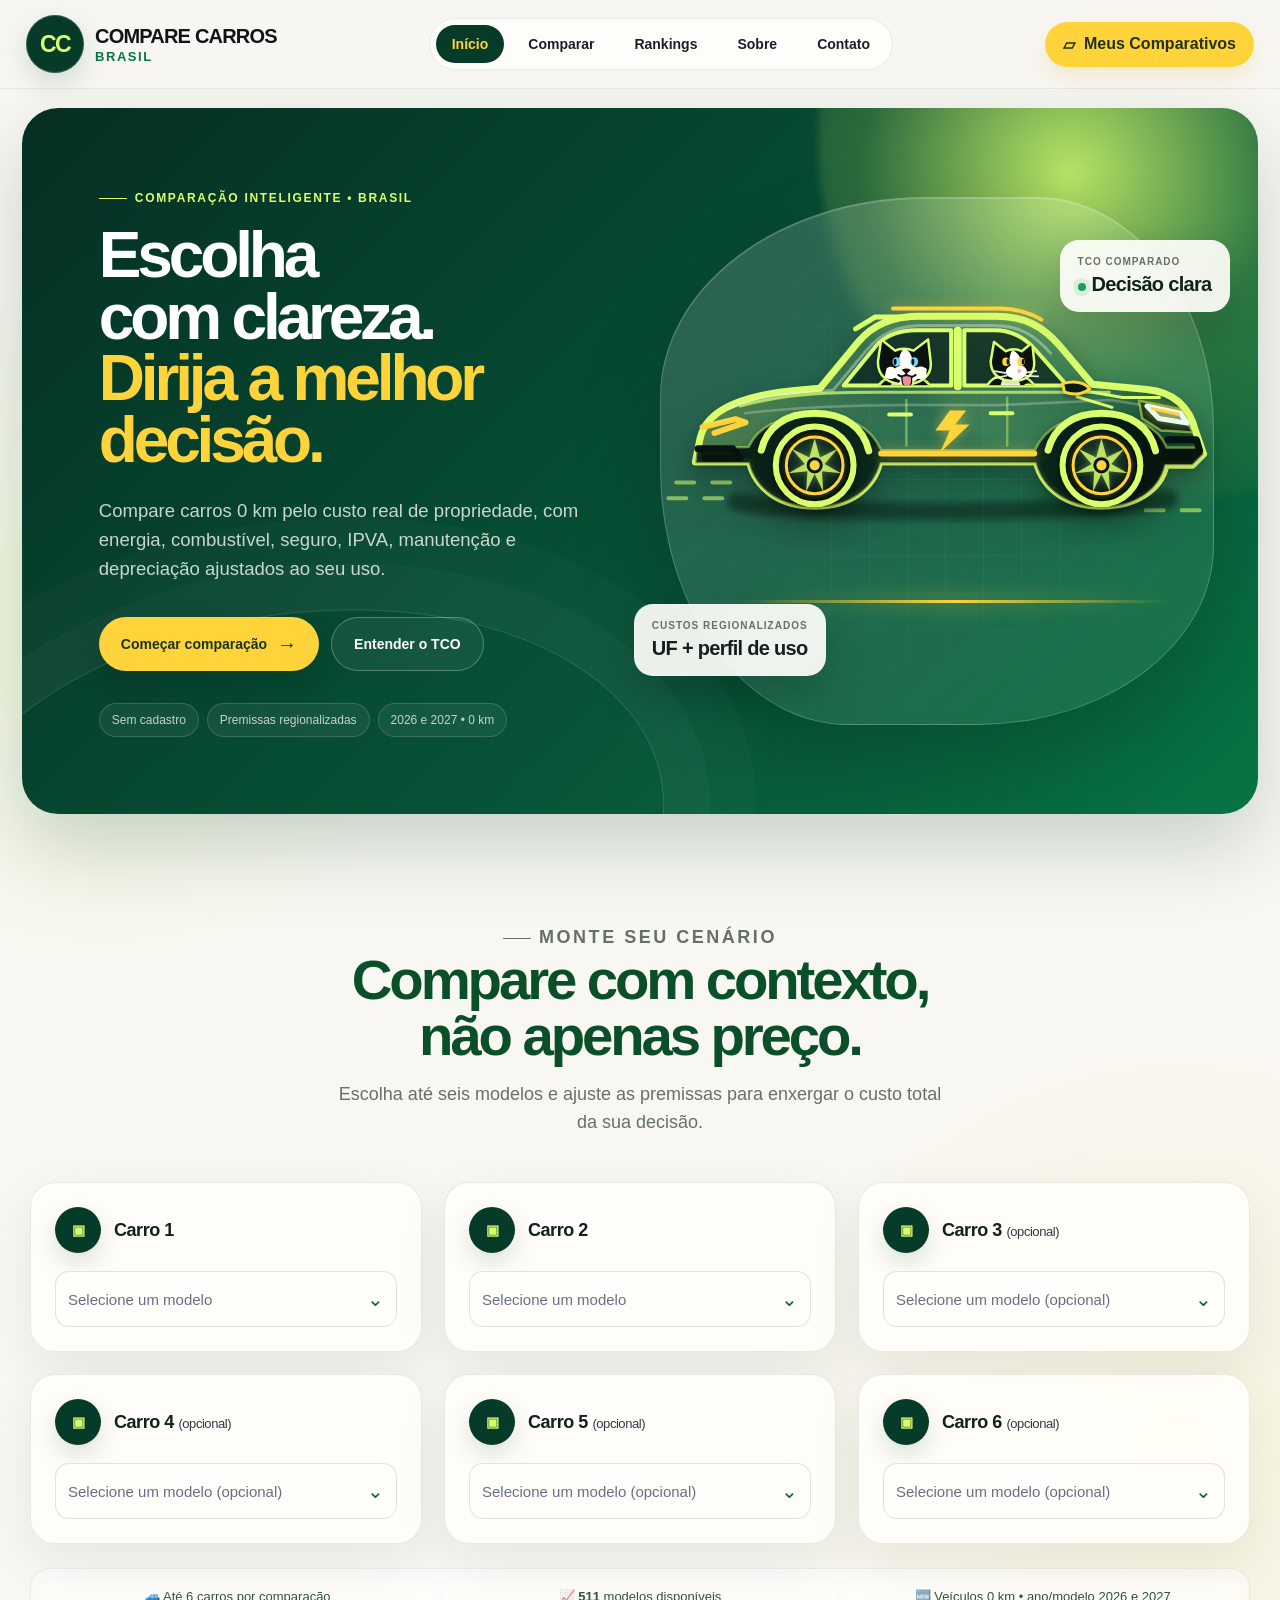
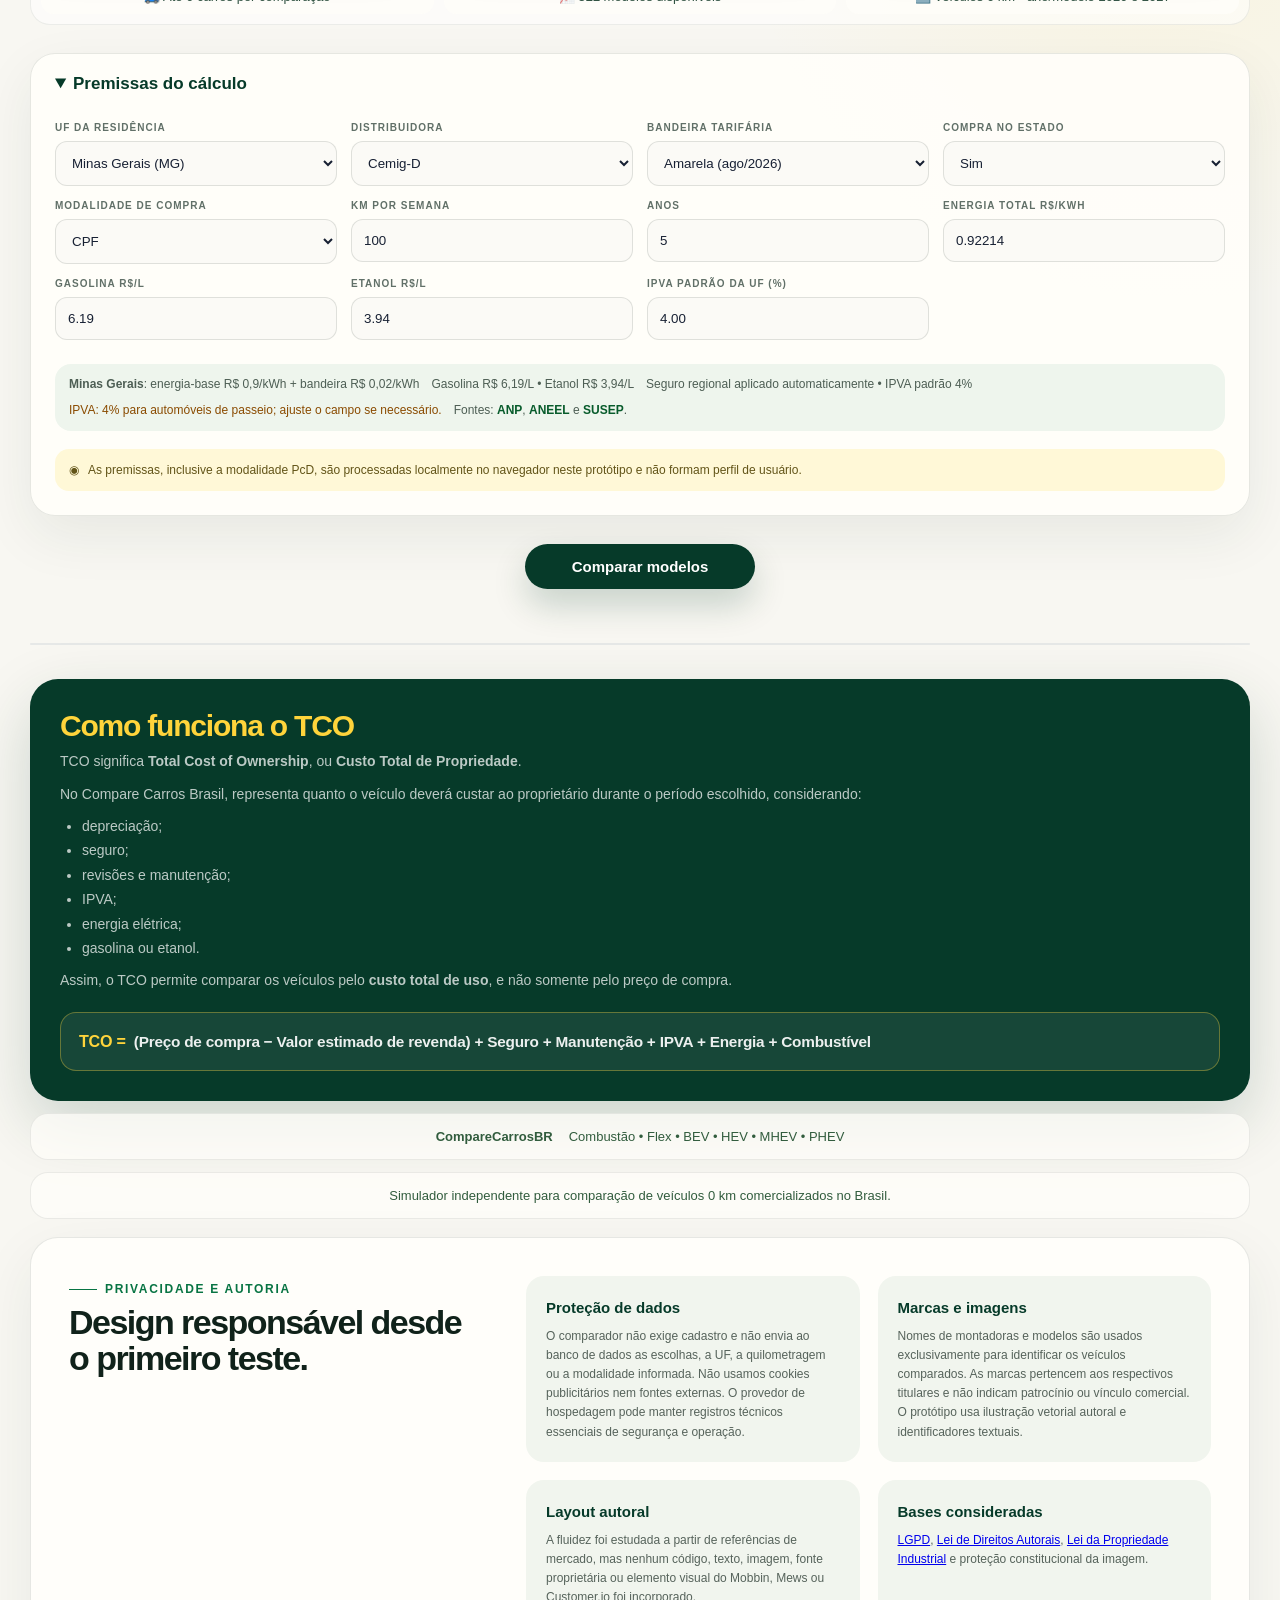
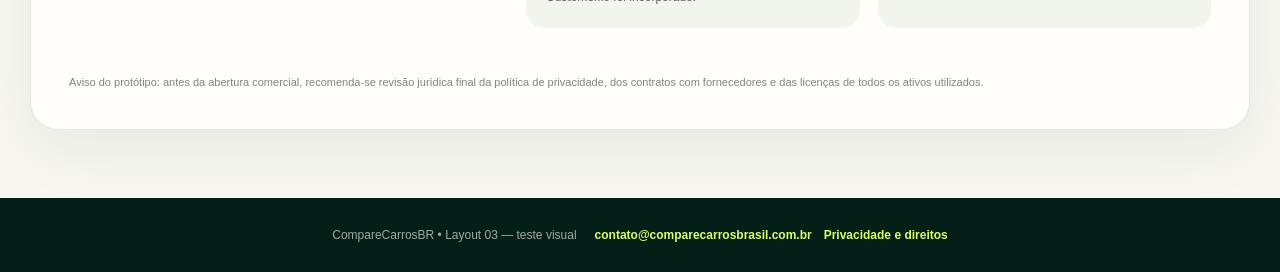
==== commit 0d207d68: "Substitui a ilustração por uma SUV elétrica mais robusta" ====
--- a/layout03.html
+++ b/layout03.html
@@ -1,4 +1,4 @@
-<!doctype html><html lang="pt-BR"><head><meta charset="utf-8"><meta name="viewport" content="width=device-width,initial-scale=1"><meta name="theme-color" content="#ffffff"><title>CompareCarrosBR — Layout 03 Fluid Test</title><meta name="description" content="Compare carros 0 km por custo total de propriedade, com premissas regionalizadas e visualização dinâmica."><link rel="stylesheet" href="styles.css?v=4"><link rel="stylesheet" href="regional.css"><link rel="stylesheet" href="navigation.css?v=4"><link rel="stylesheet" href="layout03-fluid.css?v=11"></head><body class="layout03">
+<!doctype html><html lang="pt-BR"><head><meta charset="utf-8"><meta name="viewport" content="width=device-width,initial-scale=1"><meta name="theme-color" content="#ffffff"><title>CompareCarrosBR — Layout 03 Fluid Test</title><meta name="description" content="Compare carros 0 km por custo total de propriedade, com premissas regionalizadas e visualização dinâmica."><link rel="stylesheet" href="styles.css?v=4"><link rel="stylesheet" href="regional.css"><link rel="stylesheet" href="navigation.css?v=4"><link rel="stylesheet" href="layout03-fluid.css?v=12"></head><body class="layout03">
 <header class="topbar"><div class="navwrap"><a class="brand" href="#inicio" aria-label="Compare Carros Brasil"><span class="ccmark">CC</span><span class="brandwords"><strong>COMPARE CARROS</strong><em>BRASIL</em></span></a><nav class="mainnav"><a class="active" href="#inicio">Início</a><a href="#comparar">Comparar</a><a href="#rankings">Rankings</a><a href="#sobre">Sobre</a><a href="#contato">Contato</a></nav><a class="saved" href="#comparar"><span>▱</span> Meus Comparativos</a></div></header>
 <main><section id="inicio" class="hero" aria-label="Compare Carros Brasil">
 <div class="heroContent">
@@ -9,17 +9,39 @@
 <div class="heroTrust"><span>Sem cadastro</span><span>Premissas regionalizadas</span><span>2026 e 2027 • 0 km</span></div>
 </div>
 <div class="heroVisual" aria-hidden="true"><div class="visualShell"><div class="visualGrid"></div>
-<svg class="carSketch suvSketch" viewBox="0 0 820 360" fill="none" xmlns="http://www.w3.org/2000/svg" role="img" aria-label="Ilustração vetorial de uma SUV elétrica moderna com um gato frajola no banco do motorista e um border collie no banco traseiro">
+<svg class="carSketch suvSketch" viewBox="0 0 820 360" fill="none" xmlns="http://www.w3.org/2000/svg" role="img" aria-label="Ilustração vetorial de uma SUV elétrica robusta e moderna com um gato frajola no banco do motorista e um border collie no banco traseiro">
 <defs>
-<clipPath id="suvDriverWindowClip"><path d="M449 67H497C521 67 540 76 556 95L607 154H449V67Z"/></clipPath>
-<clipPath id="suvRearWindowClip"><path d="M263 154L316 91C330 74 350 67 378 67H432V154H263Z"/></clipPath>
+<linearGradient id="suvBodyPaint" x1="108" y1="82" x2="730" y2="300" gradientUnits="userSpaceOnUse">
+<stop stop-color="#D9FF6D" stop-opacity=".24"/>
+<stop offset=".48" stop-color="#7FE59F" stop-opacity=".13"/>
+<stop offset="1" stop-color="#063A29" stop-opacity=".62"/>
+</linearGradient>
+<linearGradient id="suvGlassPaint" x1="314" y1="73" x2="548" y2="159" gradientUnits="userSpaceOnUse">
+<stop stop-color="#102E25" stop-opacity=".88"/>
+<stop offset="1" stop-color="#061A13" stop-opacity=".68"/>
+</linearGradient>
+<linearGradient id="suvCladdingPaint" x1="90" y1="220" x2="760" y2="292" gradientUnits="userSpaceOnUse">
+<stop stop-color="#071A13" stop-opacity=".93"/>
+<stop offset=".55" stop-color="#0A2A1E" stop-opacity=".9"/>
+<stop offset="1" stop-color="#06130F" stop-opacity=".96"/>
+</linearGradient>
+<radialGradient id="suvRimPaint" cx=".5" cy=".42" r=".65">
+<stop stop-color="#264C3B"/>
+<stop offset="1" stop-color="#07140F"/>
+</radialGradient>
+<clipPath id="suvDriverWindowClip"><path d="M451 64H497C522 64 542 74 559 94L607 148H451V64Z"/></clipPath>
+<clipPath id="suvRearWindowClip"><path d="M268 148L317 88C332 71 352 64 379 64H431V148H268Z"/></clipPath>
 </defs>
 <g class="suvMotionGroup">
-<path class="suvTrail" d="M18 301H112M5 323H92M730 338H808" stroke="currentColor" stroke-width="4" stroke-linecap="round"/>
-<path class="suvBody" d="M55 263L62 231C68 207 84 192 109 181C145 165 184 159 231 156L290 87C311 62 338 50 374 49H498C544 49 568 65 592 93L644 153L718 159C761 163 784 184 795 220L807 253H755C746 303 708 331 657 331C606 331 569 303 559 253H323C314 303 276 331 225 331C174 331 136 303 127 253H55V263Z" stroke="currentColor" stroke-width="7" stroke-linejoin="round"/>
-<path class="suvRoofRail" d="M347 38H501C524 38 544 43 561 52" stroke="#FFD43B" stroke-width="4" stroke-linecap="round"/>
-<path class="suvWindow" d="M263 154L316 91C330 74 350 67 378 67H432V154H263Z"/>
-<path class="suvWindow" d="M449 67H497C521 67 540 76 556 95L607 154H449V67Z"/>
+<path class="suvTrail" d="M14 295H108M2 319H88M726 337H812" stroke="currentColor" stroke-width="4" stroke-linecap="round"/>
+<path class="suvGroundShadow" d="M105 325C227 344 617 345 761 320" stroke="#03100B" stroke-opacity=".45" stroke-width="18" stroke-linecap="round"/>
+<path class="suvBody" d="M43 264L50 229C55 205 73 188 101 176C136 161 177 156 232 152L290 82C313 55 342 43 381 43H499C543 43 570 58 596 88L645 146L728 154C770 158 793 181 802 218L814 252L797 269H757C749 306 711 331 659 331C607 331 571 305 560 264H323C313 305 276 331 224 331C172 331 135 305 125 264H43Z" fill="url(#suvBodyPaint)" stroke="currentColor" stroke-width="7" stroke-linejoin="round"/>
+<path class="suvCladding" d="M45 242L124 241C137 211 170 194 224 194C280 194 310 212 325 246H558C573 212 604 194 659 194C714 194 746 212 758 242H809L814 252L797 269H756C747 308 709 333 659 333C608 333 570 307 559 266H324C313 307 275 333 224 333C173 333 134 307 124 266H43L45 242Z" fill="url(#suvCladdingPaint)" stroke="rgba(217,255,109,.46)" stroke-width="2.5" stroke-linejoin="round"/>
+<path class="suvBodyGloss" d="M94 183C149 160 205 160 252 155L303 94C325 68 350 58 386 57H494C536 57 558 72 582 99" stroke="rgba(255,255,255,.34)" stroke-width="3" stroke-linecap="round"/>
+<path class="suvRoofRail" d="M343 31H505C529 31 550 37 568 48" stroke="#FFD43B" stroke-width="4" stroke-linecap="round"/>
+<path class="suvSpoiler" d="M286 62L316 44H361" stroke="currentColor" stroke-width="5" stroke-linecap="round" stroke-linejoin="round"/>
+<path class="suvWindow" d="M268 148L317 88C332 71 352 64 379 64H431V148H268Z" fill="url(#suvGlassPaint)"/>
+<path class="suvWindow" d="M451 64H497C522 64 542 74 559 94L607 148H451V64Z" fill="url(#suvGlassPaint)"/>
 <g class="suvRearDog" clip-path="url(#suvRearWindowClip)" aria-hidden="true">
 <path class="suvDogBody" d="M313 169C317 143 333 132 359 132C387 132 404 145 408 169H313Z" fill="#0A120F" stroke="currentColor" stroke-width="2.5"/>
 <path class="suvDogChest" d="M344 134C349 146 359 153 370 134L382 169H333L344 134Z" fill="#FFFDF5"/>
@@ -53,24 +75,35 @@
 <path class="suvCatWhiskers" d="M538 129L560 126M539 133L563 134M515 129L497 126M515 133L497 137" stroke="#FFFDF5" stroke-width="1.8" stroke-linecap="round"/>
 <path class="suvCatPaw" d="M540 151C543 144 553 144 556 151V159H539L540 151Z" fill="#FFFDF5" stroke="currentColor" stroke-width="1.5"/>
 </g>
-<path class="suvDetail" d="M434 69V154M239 169H657M364 171V188M364 207V241M514 171V188M514 207V241M344 197H374M493 197H523" stroke="currentColor" stroke-width="4" stroke-linecap="round"/>
-<path class="suvShoulder" d="M111 183C175 169 237 166 305 166H674" stroke="rgba(217,255,109,.55)" stroke-width="2.5" stroke-linecap="round"/>
-<path class="suvRocker" d="M327 252H554M139 252H122M759 252H743" stroke="#FFD43B" stroke-width="5" stroke-linecap="round"/>
-<path class="suvHeadlight" d="M739 190L786 201L792 218L748 212" stroke="#FFD43B" stroke-width="7" stroke-linecap="round" stroke-linejoin="round"/>
-<path class="suvTailLight" d="M72 220L111 213" stroke="currentColor" stroke-width="7" stroke-linecap="round"/>
+<path class="suvPillar" d="M441 65V149" stroke="#D9FF6D" stroke-width="8" stroke-linecap="round"/>
+<path class="suvBeltline" d="M111 179C182 159 254 158 320 158H671" stroke="rgba(217,255,109,.72)" stroke-width="3" stroke-linecap="round"/>
+<path class="suvShoulder" d="M118 190C235 176 378 177 500 178L674 170L735 180" stroke="rgba(255,255,255,.25)" stroke-width="2.5" stroke-linecap="round"/>
+<path class="suvHoodSculpt" d="M616 153L691 166L747 166M622 165L675 181" stroke="currentColor" stroke-width="3" stroke-linecap="round"/>
+<path class="suvDoorCut" d="M363 170V239M516 166V239" stroke="rgba(217,255,109,.42)" stroke-width="2.5" stroke-linecap="round"/>
+<path class="suvDoorHandle" d="M337 192H370M491 190H524" stroke="#D9FF6D" stroke-width="4" stroke-linecap="round"/>
+<path class="suvMirror" d="M600 145C620 140 633 143 641 153C631 161 618 163 603 158Z" fill="#071A13" stroke="#FFD43B" stroke-width="3" stroke-linejoin="round"/>
+<path class="suvRocker" d="M325 251H557" stroke="#FFD43B" stroke-width="6" stroke-linecap="round"/>
+<path class="suvFrontMask" d="M716 171L778 184L798 219L749 216L721 198Z" fill="rgba(6,20,15,.72)" stroke="rgba(217,255,109,.52)" stroke-width="2.5" stroke-linejoin="round"/>
+<path class="suvHeadlight" d="M728 179L779 190L789 205L746 198L728 179Z" fill="rgba(228,255,249,.38)" stroke="#E8FFF7" stroke-width="5" stroke-linecap="round" stroke-linejoin="round"/>
+<path class="suvSignatureLight" d="M736 183L776 192" stroke="#FFD43B" stroke-width="3" stroke-linecap="round"/>
+<path class="suvFrontIntake" d="M760 230H803L808 247L786 258H754" stroke="#07130F" stroke-width="7" stroke-linecap="round" stroke-linejoin="round"/>
+<path class="suvTailLight" d="M54 211L104 199L119 204L72 220" stroke="#FFD43B" stroke-width="6" stroke-linecap="round" stroke-linejoin="round"/>
+<path class="suvRearBumper" d="M47 244H100L111 258H58" stroke="#07130F" stroke-width="7" stroke-linecap="round" stroke-linejoin="round"/>
+<path class="suvFender suvFenderRear" d="M143 246C151 211 180 190 224 190C268 190 298 211 306 247" stroke="currentColor" stroke-width="7" stroke-linecap="round"/>
+<path class="suvFender suvFenderFront" d="M578 246C587 211 616 190 659 190C703 190 733 211 741 247" stroke="currentColor" stroke-width="7" stroke-linecap="round"/>
 <g class="suvWheel suvWheelRear">
-<circle cx="225" cy="269" r="56" fill="rgba(6,58,41,.72)" stroke="#FFD43B" stroke-width="8"/>
-<circle cx="225" cy="269" r="36" stroke="currentColor" stroke-width="4"/>
-<circle cx="225" cy="269" r="8" fill="#FFD43B"/>
-<path d="M225 233V305M189 269H261M200 244L250 294M250 244L200 294" stroke="currentColor" stroke-width="3" stroke-linecap="round"/>
+<circle class="suvWheelTire" cx="224" cy="269" r="59" fill="#06110D" stroke="#D9FF6D" stroke-width="6"/>
+<circle class="suvWheelRim" cx="224" cy="269" r="43" fill="url(#suvRimPaint)" stroke="#FFD43B" stroke-width="3"/>
+<path class="suvWheelSpokes" d="M224 228L232 257L259 244L239 267L264 281L235 278L237 309L224 282L211 309L213 278L184 281L209 267L189 244L216 257L224 228Z" fill="rgba(217,255,109,.82)"/>
+<circle cx="224" cy="269" r="10" fill="#FFD43B" stroke="#07140F" stroke-width="3"/>
 </g>
 <g class="suvWheel suvWheelFront">
-<circle cx="657" cy="269" r="56" fill="rgba(6,58,41,.72)" stroke="#FFD43B" stroke-width="8"/>
-<circle cx="657" cy="269" r="36" stroke="currentColor" stroke-width="4"/>
-<circle cx="657" cy="269" r="8" fill="#FFD43B"/>
-<path d="M657 233V305M621 269H693M632 244L682 294M682 244L632 294" stroke="currentColor" stroke-width="3" stroke-linecap="round"/>
+<circle class="suvWheelTire" cx="659" cy="269" r="59" fill="#06110D" stroke="#D9FF6D" stroke-width="6"/>
+<circle class="suvWheelRim" cx="659" cy="269" r="43" fill="url(#suvRimPaint)" stroke="#FFD43B" stroke-width="3"/>
+<path class="suvWheelSpokes" d="M659 228L667 257L694 244L674 267L699 281L670 278L672 309L659 282L646 309L648 278L619 281L644 267L624 244L651 257L659 228Z" fill="rgba(217,255,109,.82)"/>
+<circle cx="659" cy="269" r="10" fill="#FFD43B" stroke="#07140F" stroke-width="3"/>
 </g>
-<path class="suvBolt" d="M430 176L400 218H430L409 264L472 202H441L464 176H430Z" fill="#FFD43B"/>
+<path class="suvBolt" d="M429 186L407 216H429L414 250L459 207H437L454 186H429Z" fill="#FFD43B"/>
 </g>
 </svg>
 <div class="roadPulse"></div>
--- a/layout03-fluid.css
+++ b/layout03-fluid.css
@@ -112,13 +112,21 @@
 .layout03 .visualGrid{position:absolute;inset:10%;opacity:.22;background-image:linear-gradient(rgba(255,255,255,.2) 1px,transparent 1px),linear-gradient(90deg,rgba(255,255,255,.2) 1px,transparent 1px);background-size:38px 38px;mask-image:radial-gradient(circle,#000 35%,transparent 75%)}
 .layout03 .carSketch{position:absolute;z-index:2;left:7%;top:25%;width:88%;overflow:visible;color:var(--l3-lime);filter:drop-shadow(0 18px 18px rgba(0,0,0,.2))}
 .layout03 .carSketch path,.layout03 .carSketch circle{vector-effect:non-scaling-stroke}
-.layout03 .suvSketch{left:2%;top:18%;width:96%;animation:l3SuvDrift 6.2s cubic-bezier(.45,.05,.55,.95) infinite;will-change:transform}
+.layout03 .suvSketch{left:1%;top:17%;width:98%;animation:l3SuvDrift 6.2s cubic-bezier(.45,.05,.55,.95) infinite;will-change:transform}
 .layout03 .suvSketch .suvBody,.layout03 .suvSketch .suvWindow{stroke:currentColor;stroke-linecap:round;stroke-linejoin:round}
-.layout03 .suvSketch .suvWindow{fill:rgba(217,255,109,.07);stroke-width:4}
-.layout03 .suvSketch .suvRoofRail,.layout03 .suvSketch .suvHeadlight,.layout03 .suvSketch .suvRocker{filter:drop-shadow(0 0 8px rgba(255,212,59,.45))}
-.layout03 .suvSketch .suvWheel{transform-box:fill-box;transform-origin:center;animation:l3SuvWheel 8s linear infinite}
+.layout03 .suvSketch .suvBody{filter:drop-shadow(0 12px 18px rgba(0,0,0,.25))}
+.layout03 .suvSketch .suvWindow{fill:url(#suvGlassPaint);stroke-width:4}
+.layout03 .suvSketch .suvCladding{filter:drop-shadow(0 5px 7px rgba(0,0,0,.2))}
+.layout03 .suvSketch .suvGroundShadow{filter:blur(6px)}
+.layout03 .suvSketch .suvBodyGloss,.layout03 .suvSketch .suvShoulder{mix-blend-mode:screen}
+.layout03 .suvSketch .suvRoofRail,.layout03 .suvSketch .suvHeadlight,.layout03 .suvSketch .suvSignatureLight,.layout03 .suvSketch .suvRocker{filter:drop-shadow(0 0 9px rgba(255,212,59,.52))}
+.layout03 .suvSketch .suvHeadlight{animation:l3SuvLight 2.2s ease-in-out infinite}
+.layout03 .suvSketch .suvMirror{filter:drop-shadow(0 4px 5px rgba(0,0,0,.3))}
+.layout03 .suvSketch .suvFender{filter:drop-shadow(0 3px 3px rgba(0,0,0,.18))}
+.layout03 .suvSketch .suvWheel{transform-box:fill-box;transform-origin:center;animation:l3SuvWheel 8s linear infinite;filter:drop-shadow(0 9px 8px rgba(0,0,0,.35))}
 .layout03 .suvSketch .suvWheelFront{animation-duration:7.6s}
-.layout03 .suvSketch .suvHeadlight{animation:l3SuvLight 2.2s ease-in-out infinite}
+.layout03 .suvSketch .suvWheelRim{filter:drop-shadow(0 0 6px rgba(255,212,59,.24))}
+.layout03 .suvSketch .suvWheelSpokes{filter:drop-shadow(0 0 4px rgba(217,255,109,.34))}
 .layout03 .suvSketch .suvBolt{transform-box:fill-box;transform-origin:center;filter:drop-shadow(0 0 9px rgba(255,212,59,.5));animation:l3SuvEnergy 2.8s ease-in-out infinite}
 .layout03 .suvSketch .suvTrail{opacity:.56;stroke-dasharray:18 18;animation:l3SuvTrail 2.5s linear infinite}
 .layout03 .suvSketch .suvDriverCat{transform-box:fill-box;transform-origin:52% 70%;animation:l3CatCounterLook 8s ease-in-out infinite}
